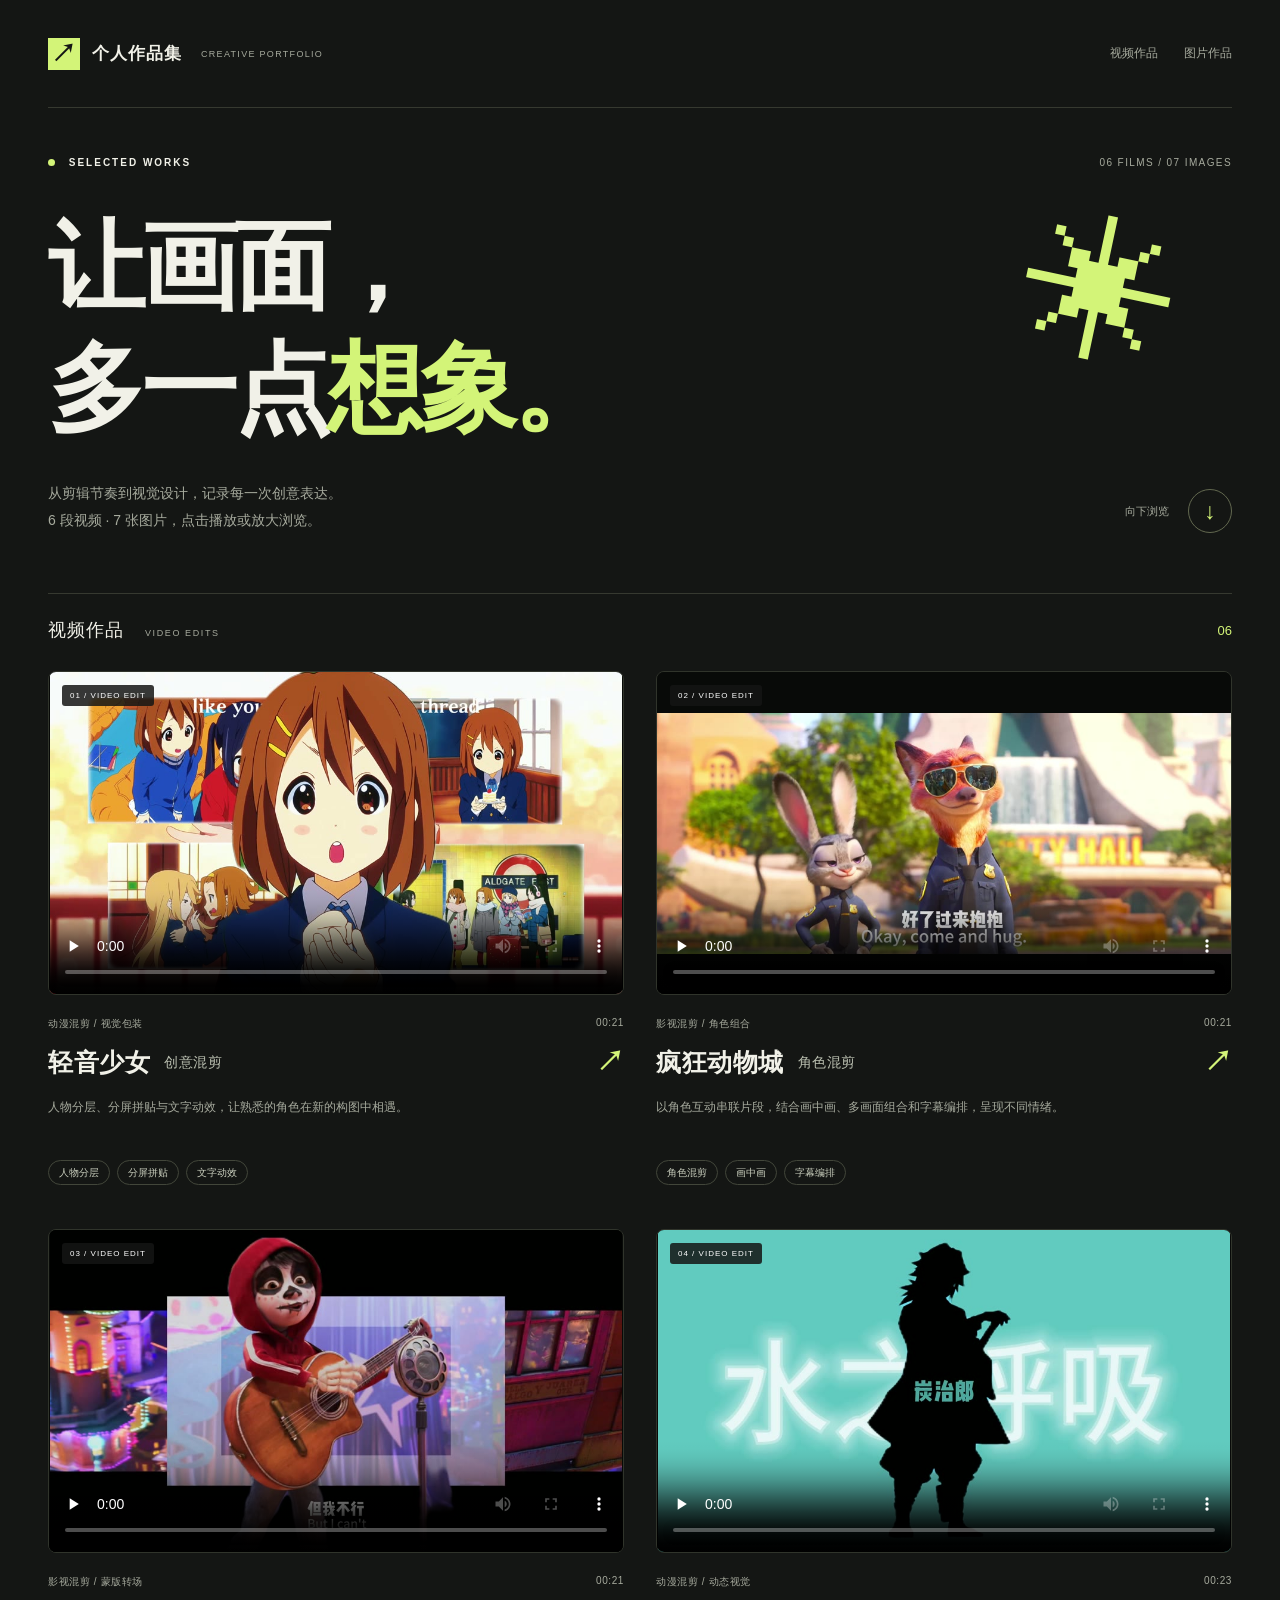
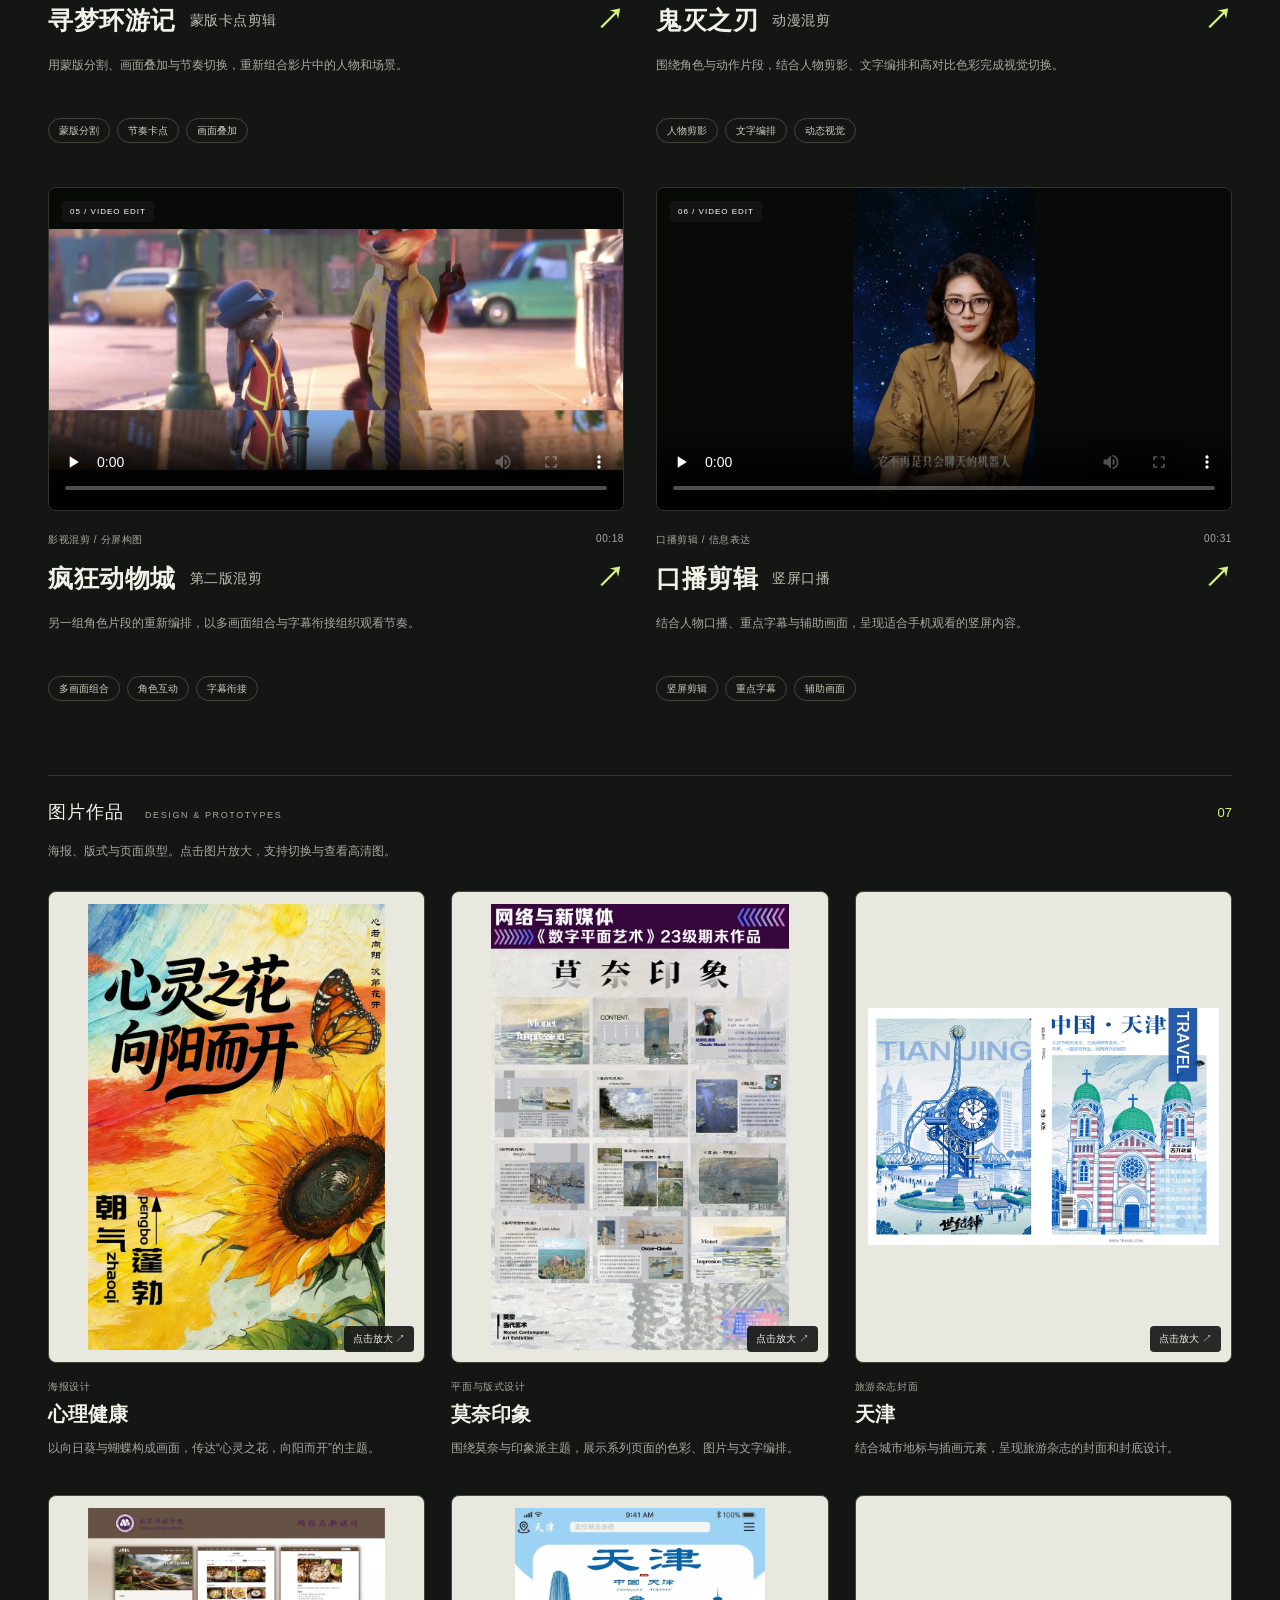
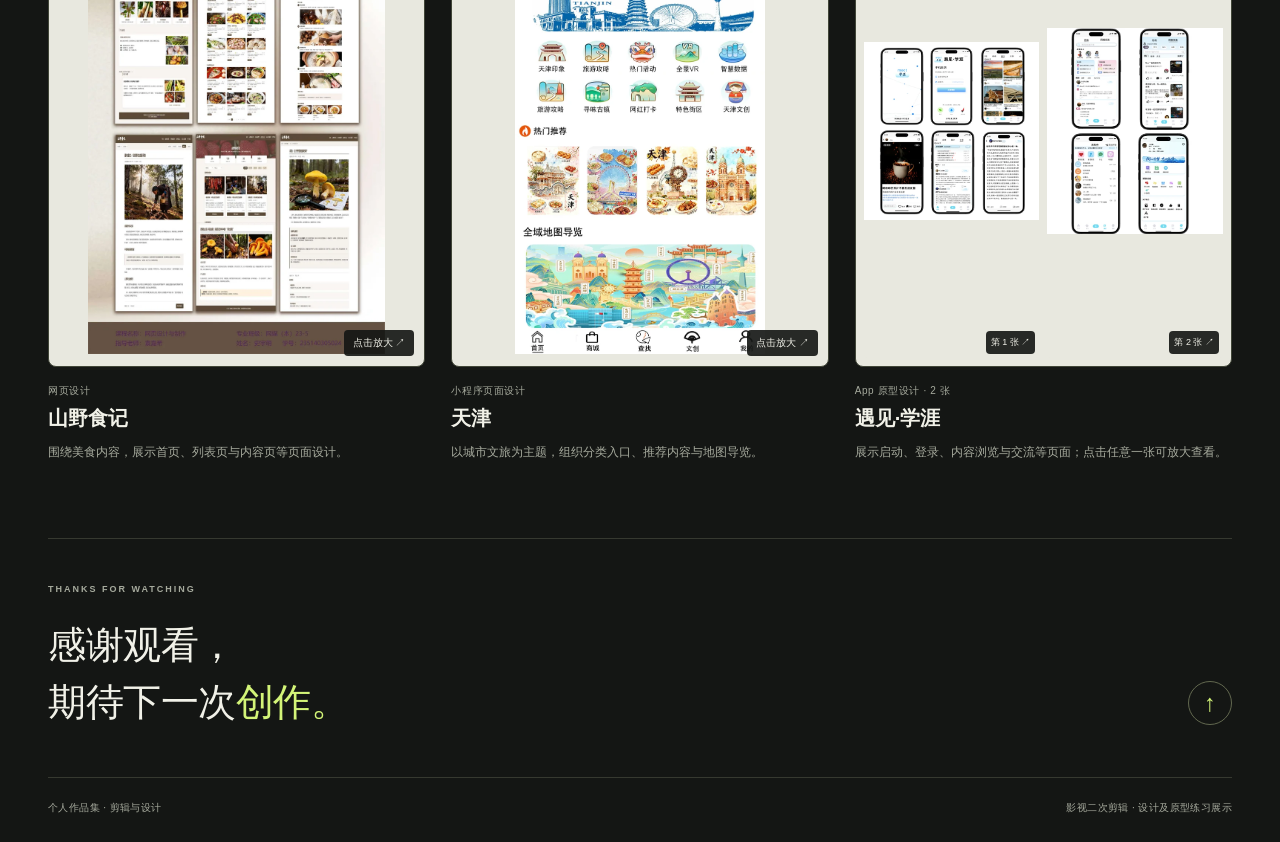
==== index.html @ bcc4e77a "Revert "Default to lighter mobile videos with optional HD quality" This reverts commit 9f6cff5569741" ====
<!doctype html>
<html lang="zh-CN">
<head>
  <meta charset="UTF-8">
  <meta name="viewport" content="width=device-width, initial-scale=1">
  <meta name="robots" content="noindex, nofollow, noarchive">
  <meta name="referrer" content="no-referrer">
  <meta name="theme-color" content="#141614">
  <meta name="description" content="个人作品集：6 段剪辑视频与 7 张设计作品，包含影视混剪、口播、海报、网页和页面原型。">
  <meta property="og:title" content="个人作品集 · 剪辑与设计">
  <meta property="og:description" content="6 段视频，7 张设计作品。点击播放视频，放大浏览设计。">
  <meta property="og:type" content="website">
  <meta property="og:url" content="https://qiushui0901.github.io/sym-video-portfolio/">
  <meta property="og:image" content="https://qiushui0901.github.io/sym-video-portfolio/assets/k-on-edit-poster.jpg">
  <title>个人作品集 · 剪辑与设计</title>
  <link rel="stylesheet" href="styles.css?v=5ab5fce69b">
</head>
<body>
  <header class="site-header wrap">
    <a class="wordmark" href="#top" aria-label="回到顶部"><span class="brand-icon" aria-hidden="true">↗</span>个人作品集<span class="wordmark-en">CREATIVE PORTFOLIO</span></a>
    <nav class="header-nav" aria-label="作品分类"><a href="#works">视频作品</a><a href="#designs">图片作品</a></nav>
  </header>
  <main id="top">
    <section class="hero wrap" aria-labelledby="hero-title">
      <div class="hero-meta"><span class="eyebrow"><i aria-hidden="true"></i> SELECTED WORKS</span><span class="volume">06 FILMS / 07 IMAGES</span></div>
      <h1 id="hero-title">让画面，<br>多一点<span class="accent">想象。</span><span class="hero-asterisk" aria-hidden="true">✳</span></h1>
      <div class="hero-bottom"><p>从剪辑节奏到视觉设计，记录每一次创意表达。<br>6 段视频 · 7 张图片，点击播放或放大浏览。</p><a class="scroll-link" href="#works" aria-label="向下浏览视频与设计作品"><span>向下浏览</span><span class="arrow-circle" aria-hidden="true">↓</span></a></div>
    </section>
    <section class="works wrap" id="works" aria-labelledby="works-title">
      <div class="section-heading"><h2 id="works-title">视频作品 <span>VIDEO EDITS</span></h2><span class="works-count">06</span></div>
      <div class="work-grid">
        <article class="work-card">
          <div class="media-shell"><video id="k-on-edit" controls playsinline preload="none" poster="assets/k-on-edit-poster.jpg" aria-label="播放轻音少女创意混剪"><source src="assets/k-on-edit.mp4?v=f674c52f29" type="video/mp4">当前浏览器无法播放视频，请<a href="assets/k-on-edit.mp4?v=f674c52f29">直接打开视频</a>。</video><span class="media-label">01 / VIDEO EDIT</span></div>
          <div class="work-topline"><span>动漫混剪 / 视觉包装</span><span>00:21</span></div>
          <h3>轻音少女<span>创意混剪</span><span class="work-arrow" aria-hidden="true">↗</span></h3>
          <p class="work-description">人物分层、分屏拼贴与文字动效，让熟悉的角色在新的构图中相遇。</p>
          <ul class="tags" aria-label="轻音少女作品特点"><li>人物分层</li><li>分屏拼贴</li><li>文字动效</li></ul>
          <p class="playback-error" id="k-on-edit-error" hidden>视频暂时无法播放，<a href="assets/k-on-edit.mp4?v=f674c52f29" target="_blank" rel="noopener">点此直接打开</a>。</p>
        </article>
        <article class="work-card">
          <div class="media-shell"><video id="zootopia-edit" controls playsinline preload="none" poster="assets/zootopia-edit-poster.jpg" aria-label="播放疯狂动物城角色混剪"><source src="assets/zootopia-edit.mp4?v=83fe9bf267" type="video/mp4">当前浏览器无法播放视频，请<a href="assets/zootopia-edit.mp4?v=83fe9bf267">直接打开视频</a>。</video><span class="media-label">02 / VIDEO EDIT</span></div>
          <div class="work-topline"><span>影视混剪 / 角色组合</span><span>00:21</span></div>
          <h3>疯狂动物城<span>角色混剪</span><span class="work-arrow" aria-hidden="true">↗</span></h3>
          <p class="work-description">以角色互动串联片段，结合画中画、多画面组合和字幕编排，呈现不同情绪。</p>
          <ul class="tags" aria-label="疯狂动物城作品特点"><li>角色混剪</li><li>画中画</li><li>字幕编排</li></ul>
          <p class="playback-error" id="zootopia-edit-error" hidden>视频暂时无法播放，<a href="assets/zootopia-edit.mp4?v=83fe9bf267" target="_blank" rel="noopener">点此直接打开</a>。</p>
        </article>
        <article class="work-card">
          <div class="media-shell"><video id="coco-mask-edit" controls playsinline preload="none" poster="assets/coco-mask-edit-poster.jpg" aria-label="播放寻梦环游记蒙版卡点剪辑"><source src="assets/coco-mask-edit.mp4?v=62c3273e0f" type="video/mp4">当前浏览器无法播放视频，请<a href="assets/coco-mask-edit.mp4?v=62c3273e0f">直接打开视频</a>。</video><span class="media-label">03 / VIDEO EDIT</span></div>
          <div class="work-topline"><span>影视混剪 / 蒙版转场</span><span>00:21</span></div>
          <h3>寻梦环游记<span>蒙版卡点剪辑</span><span class="work-arrow" aria-hidden="true">↗</span></h3>
          <p class="work-description">用蒙版分割、画面叠加与节奏切换，重新组合影片中的人物和场景。</p>
          <ul class="tags" aria-label="寻梦环游记作品特点"><li>蒙版分割</li><li>节奏卡点</li><li>画面叠加</li></ul>
          <p class="playback-error" id="coco-mask-edit-error" hidden>视频暂时无法播放，<a href="assets/coco-mask-edit.mp4?v=62c3273e0f" target="_blank" rel="noopener">点此直接打开</a>。</p>
        </article>
        <article class="work-card">
          <div class="media-shell"><video id="demon-slayer-edit" controls playsinline preload="none" poster="assets/demon-slayer-edit-poster.jpg" aria-label="播放鬼灭之刃动漫混剪"><source src="assets/demon-slayer-edit.mp4?v=72e7216dc3" type="video/mp4">当前浏览器无法播放视频，请<a href="assets/demon-slayer-edit.mp4?v=72e7216dc3">直接打开视频</a>。</video><span class="media-label">04 / VIDEO EDIT</span></div>
          <div class="work-topline"><span>动漫混剪 / 动态视觉</span><span>00:23</span></div>
          <h3>鬼灭之刃<span>动漫混剪</span><span class="work-arrow" aria-hidden="true">↗</span></h3>
          <p class="work-description">围绕角色与动作片段，结合人物剪影、文字编排和高对比色彩完成视觉切换。</p>
          <ul class="tags" aria-label="鬼灭之刃作品特点"><li>人物剪影</li><li>文字编排</li><li>动态视觉</li></ul>
          <p class="playback-error" id="demon-slayer-edit-error" hidden>视频暂时无法播放，<a href="assets/demon-slayer-edit.mp4?v=72e7216dc3" target="_blank" rel="noopener">点此直接打开</a>。</p>
        </article>
        <article class="work-card">
          <div class="media-shell"><video id="zootopia-edit-02" controls playsinline preload="none" poster="assets/zootopia-edit-02-poster.jpg" aria-label="播放疯狂动物城第二版混剪"><source src="assets/zootopia-edit-02.mp4?v=fbac1d64b8" type="video/mp4">当前浏览器无法播放视频，请<a href="assets/zootopia-edit-02.mp4?v=fbac1d64b8">直接打开视频</a>。</video><span class="media-label">05 / VIDEO EDIT</span></div>
          <div class="work-topline"><span>影视混剪 / 分屏构图</span><span>00:18</span></div>
          <h3>疯狂动物城<span>第二版混剪</span><span class="work-arrow" aria-hidden="true">↗</span></h3>
          <p class="work-description">另一组角色片段的重新编排，以多画面组合与字幕衔接组织观看节奏。</p>
          <ul class="tags" aria-label="疯狂动物城作品特点"><li>多画面组合</li><li>角色互动</li><li>字幕衔接</li></ul>
          <p class="playback-error" id="zootopia-edit-02-error" hidden>视频暂时无法播放，<a href="assets/zootopia-edit-02.mp4?v=fbac1d64b8" target="_blank" rel="noopener">点此直接打开</a>。</p>
        </article>
        <article class="work-card">
          <div class="media-shell"><video id="talking-head-edit" controls playsinline preload="none" poster="assets/talking-head-edit-poster.jpg" aria-label="播放口播剪辑竖屏口播"><source src="assets/talking-head-edit.mp4?v=0f4c8e88c4" type="video/mp4">当前浏览器无法播放视频，请<a href="assets/talking-head-edit.mp4?v=0f4c8e88c4">直接打开视频</a>。</video><span class="media-label">06 / VIDEO EDIT</span></div>
          <div class="work-topline"><span>口播剪辑 / 信息表达</span><span>00:31</span></div>
          <h3>口播剪辑<span>竖屏口播</span><span class="work-arrow" aria-hidden="true">↗</span></h3>
          <p class="work-description">结合人物口播、重点字幕与辅助画面，呈现适合手机观看的竖屏内容。</p>
          <ul class="tags" aria-label="口播剪辑作品特点"><li>竖屏剪辑</li><li>重点字幕</li><li>辅助画面</li></ul>
          <p class="playback-error" id="talking-head-edit-error" hidden>视频暂时无法播放，<a href="assets/talking-head-edit.mp4?v=0f4c8e88c4" target="_blank" rel="noopener">点此直接打开</a>。</p>
        </article>
      </div>
    </section>
    <section class="designs wrap" id="designs" aria-labelledby="designs-title">
      <div class="section-heading"><h2 id="designs-title">图片作品 <span>DESIGN &amp; PROTOTYPES</span></h2><span class="works-count">07</span></div>
      <p class="section-intro">海报、版式与页面原型。点击图片放大，支持切换与查看高清图。</p>
      <div class="design-grid">
        <article class="design-card">
          <a class="design-preview" href="assets/mental-health-poster.jpg" target="_blank" rel="noopener" data-gallery data-title="心理健康 · 海报设计" aria-label="放大查看心理健康 · 海报设计"><img src="assets/mental-health-poster-thumb.webp" alt="心理健康 · 海报设计" width="800" height="1200" loading="lazy" decoding="async"><span class="preview-hint">点击放大 ↗</span></a>
          <p class="design-category">海报设计</p><h3>心理健康</h3><p>以向日葵与蝴蝶构成画面，传达“心灵之花，向阳而开”的主题。</p>
        </article>
        <article class="design-card">
          <a class="design-preview" href="assets/monet-layout.jpg" target="_blank" rel="noopener" data-gallery data-title="莫奈印象 · 平面与版式设计" aria-label="放大查看莫奈印象 · 平面与版式设计"><img src="assets/monet-layout-thumb.webp" alt="莫奈印象 · 平面与版式设计" width="800" height="1200" loading="lazy" decoding="async"><span class="preview-hint">点击放大 ↗</span></a>
          <p class="design-category">平面与版式设计</p><h3>莫奈印象</h3><p>围绕莫奈与印象派主题，展示系列页面的色彩、图片与文字编排。</p>
        </article>
        <article class="design-card">
          <a class="design-preview" href="assets/tianjin-magazine.jpg" target="_blank" rel="noopener" data-gallery data-title="天津 · 旅游杂志封面" aria-label="放大查看天津 · 旅游杂志封面"><img src="assets/tianjin-magazine-thumb.webp" alt="天津 · 旅游杂志封面" width="1000" height="675" loading="lazy" decoding="async"><span class="preview-hint">点击放大 ↗</span></a>
          <p class="design-category">旅游杂志封面</p><h3>天津</h3><p>结合城市地标与插画元素，呈现旅游杂志的封面和封底设计。</p>
        </article>
        <article class="design-card">
          <a class="design-preview" href="assets/shanye-web-design.jpg" target="_blank" rel="noopener" data-gallery data-title="山野食记 · 网页设计" aria-label="放大查看山野食记 · 网页设计"><img src="assets/shanye-web-design-thumb.webp" alt="山野食记 · 网页设计" width="800" height="1200" loading="lazy" decoding="async"><span class="preview-hint">点击放大 ↗</span></a>
          <p class="design-category">网页设计</p><h3>山野食记</h3><p>围绕美食内容，展示首页、列表页与内容页等页面设计。</p>
        </article>
        <article class="design-card">
          <a class="design-preview" href="assets/tianjin-mini-program.jpg" target="_blank" rel="noopener" data-gallery data-title="天津 · 小程序页面设计" aria-label="放大查看天津 · 小程序页面设计"><img src="assets/tianjin-mini-program-thumb.webp" alt="天津 · 小程序页面设计" width="675" height="1200" loading="lazy" decoding="async"><span class="preview-hint">点击放大 ↗</span></a>
          <p class="design-category">小程序页面设计</p><h3>天津</h3><p>以城市文旅为主题，组织分类入口、推荐内容与地图导览。</p>
        </article>
        <article class="design-card">
          <div class="app-previews"><a class="design-preview" href="assets/meet-xueya-app-01.jpg" target="_blank" rel="noopener" data-gallery data-title="遇见·学涯 · App 原型 · 第 1 张" aria-label="放大查看遇见·学涯 · App 原型 · 第 1 张"><img src="assets/meet-xueya-app-01-thumb.webp" alt="遇见·学涯 · App 原型 · 第 1 张" width="551" height="560" loading="lazy" decoding="async"><span class="preview-hint">第 1 张 ↗</span></a><a class="design-preview" href="assets/meet-xueya-app-02.jpg" target="_blank" rel="noopener" data-gallery data-title="遇见·学涯 · App 原型 · 第 2 张" aria-label="放大查看遇见·学涯 · App 原型 · 第 2 张"><img src="assets/meet-xueya-app-02-thumb.webp" alt="遇见·学涯 · App 原型 · 第 2 张" width="542" height="633" loading="lazy" decoding="async"><span class="preview-hint">第 2 张 ↗</span></a></div>
          <p class="design-category">App 原型设计 · 2 张</p><h3>遇见·学涯</h3><p>展示启动、登录、内容浏览与交流等页面；点击任意一张可放大查看。</p>
        </article>
      </div>
    </section>
    <section class="closing wrap" aria-label="结束语"><span class="eyebrow">THANKS FOR WATCHING</span><p>感谢观看，<br>期待下一次<span class="accent">创作。</span></p><a href="#top" class="back-to-top" aria-label="回到页面顶部">↑</a></section>
  </main>
  <footer class="site-footer wrap"><span>个人作品集 · 剪辑与设计</span><span>影视二次剪辑 · 设计及原型练习展示</span></footer>
  <dialog class="image-viewer" id="image-viewer" aria-labelledby="viewer-title">
    <div class="viewer-toolbar"><h2 id="viewer-title">设计作品</h2><button class="viewer-button viewer-close" id="viewer-close" type="button" aria-label="关闭图片预览" autofocus>×</button></div>
    <div class="viewer-stage" id="viewer-stage"><img id="viewer-image" alt=""></div>
    <p class="viewer-status" id="viewer-status" hidden>图片暂时无法加载，可点击“查看高清图”直接打开。</p>
    <div class="viewer-footer"><div class="viewer-navigation"><button class="viewer-button" id="viewer-prev" type="button" aria-label="上一张图片">←</button><span class="viewer-count" id="viewer-count" aria-live="polite"></span><button class="viewer-button" id="viewer-next" type="button" aria-label="下一张图片">→</button></div><div class="viewer-actions"><button class="viewer-button" id="viewer-zoom" type="button" aria-pressed="false">放大细节</button><a class="viewer-original" id="viewer-original" target="_blank" rel="noopener">查看高清图 ↗</a></div></div>
  </dialog>
  <script src="app.js?v=342c58e5db" defer></script>
</body>
</html>
---- styles.css ----
:root{color-scheme:dark;--bg:#141614;--surface:#1c1e1b;--text:#f1f1e8;--muted:#a6aa9d;--line:#363930;--accent:#d3f478}
*{box-sizing:border-box}html{scroll-behavior:smooth;scroll-padding-top:24px}body{margin:0;background:var(--bg);color:var(--text);font-family:Inter,"PingFang SC","Microsoft YaHei",Arial,sans-serif;-webkit-font-smoothing:antialiased}a{color:inherit;text-decoration:none}a:focus-visible,video:focus-visible{outline:3px solid var(--accent);outline-offset:6px}button,a,video{-webkit-tap-highlight-color:transparent}.wrap{width:min(1200px,calc(100% - 96px));margin-inline:auto}.site-header{height:108px;display:flex;align-items:center;justify-content:space-between;border-bottom:1px solid var(--line);gap:20px}.wordmark{display:flex;align-items:center;gap:12px;font-size:17px;font-weight:700;letter-spacing:1px}.brand-icon{display:grid;place-items:center;width:32px;height:32px;color:var(--bg);background:var(--accent);font-size:25px;line-height:1}.wordmark-en{font-size:9px;font-weight:500;letter-spacing:1.3px;color:var(--muted);margin-left:7px}.header-link{font-size:13px;display:flex;align-items:center;gap:26px}.header-link span{font-size:24px;color:var(--accent)}.hero{padding-top:49px;padding-bottom:60px}.hero-meta{display:flex;align-items:center;justify-content:space-between}.eyebrow{font-size:10px;letter-spacing:2px;font-weight:600}.eyebrow i{display:inline-block;height:7px;width:7px;border-radius:50%;background:var(--accent);margin-right:9px}.volume{color:var(--muted);font-size:10px;letter-spacing:1.4px}h1{font-size:clamp(54px,7.6vw,102px);letter-spacing:-4px;line-height:1.25;font-weight:650;margin:38px 0 31px;position:relative}.accent{color:var(--accent)}.hero-asterisk{position:absolute;right:58px;top:14px;font-family:Arial,sans-serif;font-size:155px;line-height:1;color:var(--accent);font-weight:400;transform:rotate(12deg)}.hero-bottom{display:flex;align-items:end;justify-content:space-between;gap:24px}.hero-bottom p{color:var(--muted);font-size:14px;line-height:1.9;margin:0}.scroll-link{display:flex;align-items:center;gap:19px;font-size:11px;color:var(--muted)}.arrow-circle{display:grid;place-items:center;border:1px solid #62684f;width:44px;height:44px;border-radius:50%;font-size:23px;color:var(--accent);transition:background .2s,color .2s}.scroll-link:hover .arrow-circle{background:var(--accent);color:var(--bg)}.section-heading{display:flex;align-items:center;justify-content:space-between;border-top:1px solid var(--line);padding:24px 0 29px}.section-heading h2{margin:0;font-size:18px;letter-spacing:1px;font-weight:500}.section-heading h2 span{font-size:9px;color:var(--muted);letter-spacing:1.6px;margin-left:15px}.works-count{font-size:13px;font-variant-numeric:tabular-nums;color:var(--accent)}.work-grid{display:grid;grid-template-columns:1fr 1fr;gap:32px}.work-card{min-width:0}.media-shell{position:relative;background:#080a08;aspect-ratio:16/9;overflow:hidden;border-radius:8px;border:1px solid #30342b}video{display:block;width:100%;height:100%;object-fit:contain;background:#080a08}.media-label{position:absolute;top:13px;left:13px;border-radius:3px;background:#141614d9;color:#fff;padding:6px 8px;font-size:8px;letter-spacing:1px;pointer-events:none;transition:opacity .2s}.is-playing .media-label{opacity:0}.work-topline{display:flex;justify-content:space-between;gap:12px;margin:22px 0 10px;font-size:10px;letter-spacing:.6px;color:var(--muted)}.work-topline span:last-child{font-variant-numeric:tabular-nums}h3{display:flex;align-items:center;gap:14px;margin:0;font-size:25px;line-height:1.5;letter-spacing:.5px;font-weight:600}h3>span:not(.work-arrow){font-size:14px;color:#bbc0b1;font-weight:400}.work-arrow{margin-left:auto;font-family:Arial,sans-serif;font-size:28px;color:var(--accent)}.work-description{font-size:12px;line-height:1.9;color:var(--muted);margin:13px 0 18px;max-width:44em}.tags{list-style:none;padding:0;margin:0;display:flex;gap:7px;flex-wrap:wrap}.tags li{border:1px solid #42463a;color:#c9cebd;font-size:10px;padding:5px 10px;border-radius:100px;line-height:1.3}.playback-error{font-size:12px;color:#edd395;line-height:1.8}.playback-error a{text-decoration:underline}.closing{border-top:1px solid var(--line);margin-top:74px;padding:39px 0 46px;position:relative}.closing>.eyebrow{color:var(--muted);font-size:9px}.closing p{font-size:38px;line-height:1.5;letter-spacing:-.5px;margin:21px 0 0;font-weight:500}.back-to-top{position:absolute;right:0;bottom:52px;border:1px solid #62684f;display:grid;place-items:center;width:44px;height:44px;border-radius:50%;color:var(--accent);font-size:24px}.site-footer{display:flex;justify-content:space-between;gap:20px;border-top:1px solid var(--line);padding:23px 0 27px;color:var(--muted);font-size:10px;letter-spacing:.4px}::selection{background:var(--accent);color:var(--bg)}
@media(min-width:1500px){.hero{padding-top:60px}.hero-bottom{padding-bottom:10px}}
@media(max-width:900px){.wrap{width:calc(100% - 56px)}.wordmark-en{display:none}.hero-asterisk{right:20px;font-size:115px;top:14px}h1{letter-spacing:-2px}.work-grid{gap:22px}h3{font-size:20px;gap:9px}h3>span:not(.work-arrow){font-size:12px}.work-description{min-height:46px}}
@media(max-width:650px){.wrap{width:calc(100% - 40px)}.site-header{height:80px}.wordmark{font-size:15px;gap:10px}.brand-icon{width:27px;height:27px;font-size:22px}.header-link{font-size:11px;gap:12px}.header-link span{font-size:21px}.hero{padding-top:30px;padding-bottom:36px}.eyebrow{font-size:8px;letter-spacing:1.3px}.volume{font-size:8px;letter-spacing:.7px}h1{font-size:clamp(49px,12vw,76px);line-height:1.3;letter-spacing:-2px;margin:31px 0 24px}.hero-asterisk{font-size:69px;right:5px;top:0}.hero-bottom{align-items:center;gap:12px}.hero-bottom p{font-size:11px;line-height:1.9}.scroll-link{gap:0}.scroll-link>span:first-child{display:none}.arrow-circle{width:36px;height:36px;font-size:20px}.section-heading{padding:22px 0}.section-heading h2{font-size:16px}.section-heading h2 span{font-size:8px;margin-left:10px}.work-grid{grid-template-columns:1fr;gap:38px}.media-shell{border-radius:6px}.work-topline{margin-top:17px}h3{font-size:23px;gap:13px}h3>span:not(.work-arrow){font-size:13px}.work-description{margin:10px 0 15px;min-height:0;font-size:12px}.closing{margin-top:45px;padding:30px 0 34px}.closing p{font-size:30px;margin-top:17px}.back-to-top{width:38px;height:38px;bottom:40px;font-size:22px}.site-footer{font-size:9px;padding:20px 0 23px;flex-wrap:wrap;gap:8px 16px}}
.header-nav{display:flex;align-items:center;gap:26px}.header-nav a{font-size:12px;color:var(--muted)}.header-nav a:hover{color:var(--accent)}.work-grid{row-gap:44px}.work-description{min-height:46px}.designs{margin-top:74px}.section-intro{margin:-12px 0 28px;color:var(--muted);font-size:12px;line-height:1.8}.design-grid{display:grid;grid-template-columns:repeat(3,minmax(0,1fr));gap:36px 26px}.design-card{min-width:0}.design-preview{display:flex;align-items:center;justify-content:center;position:relative;aspect-ratio:4/5;background:#e8e8df;border:1px solid #414638;border-radius:8px;padding:12px;overflow:hidden;cursor:zoom-in}.design-preview img{width:100%;height:100%;object-fit:contain;min-width:0;min-height:0;transition:transform .25s}.design-preview:hover img{transform:scale(1.025)}.preview-hint{position:absolute;right:10px;bottom:10px;padding:6px 9px;border-radius:4px;background:#141614e8;color:var(--text);font-size:10px;pointer-events:none}.design-category{margin:17px 0 6px;color:var(--muted);font-size:10px;letter-spacing:.6px}.design-card h3{font-size:20px;line-height:1.45;letter-spacing:0}.design-card p:last-child{color:var(--muted);font-size:12px;line-height:1.8;margin:9px 0 0}.app-previews{display:grid;grid-template-columns:1fr 1fr;gap:8px;aspect-ratio:4/5;background:#e8e8df;border:1px solid #414638;border-radius:8px;padding:8px}.app-previews .design-preview{aspect-ratio:auto;border:0;border-radius:3px;padding:0}.app-previews .preview-hint{font-size:9px;padding:5px;bottom:4px;right:4px}.viewer-open{overflow:hidden}button{font:inherit}button:focus-visible,.design-preview:focus-visible{outline:3px solid var(--accent);outline-offset:4px}dialog{color:var(--text);background:var(--surface)}.image-viewer{width:min(1120px,96vw);max-width:96vw;max-height:94vh;border:1px solid #555b49;border-radius:10px;padding:0;overflow:hidden}.image-viewer::backdrop{background:#000d;backdrop-filter:blur(5px)}.viewer-toolbar{display:flex;align-items:center;justify-content:space-between;gap:16px;padding:13px 18px;border-bottom:1px solid var(--line)}.viewer-toolbar h2{font-size:16px;line-height:1.5;margin:0;min-width:0}.viewer-button{border:1px solid #555b49;background:transparent;color:var(--text);min-height:42px;padding:9px 14px;border-radius:5px;cursor:pointer;font-size:12px}.viewer-button:hover{border-color:var(--accent);color:var(--accent)}.viewer-close{font-size:23px;line-height:1;min-width:44px;flex-shrink:0}.viewer-stage{height:70vh;max-height:850px;overflow:auto;background:#ecece6;display:flex;align-items:center;justify-content:center;padding:16px;overscroll-behavior:contain}.viewer-stage img{display:block;max-width:100%;max-height:100%;width:auto;height:auto;object-fit:contain}.viewer-stage.is-zoomed{display:block}.viewer-stage.is-zoomed img{width:100%;max-height:none;max-width:none;height:auto}.viewer-footer{display:flex;justify-content:space-between;align-items:center;gap:14px;padding:12px 18px;border-top:1px solid var(--line)}.viewer-navigation,.viewer-actions{display:flex;align-items:center;gap:12px}.viewer-count{font-size:12px;color:var(--muted);min-width:35px;text-align:center}.viewer-original{font-size:12px;color:var(--accent);padding:10px 0}.viewer-status{padding:10px 18px;margin:0;font-size:12px;color:#edd395}
@media(max-width:900px){.design-grid{grid-template-columns:repeat(2,minmax(0,1fr))}.work-description{min-height:46px}}
@media(max-width:650px){.header-nav{gap:16px}.header-nav a{font-size:11px}.wordmark{font-size:14px;letter-spacing:0}.designs{margin-top:45px}.design-grid{grid-template-columns:1fr;gap:30px}.design-preview,.app-previews{max-height:520px}.design-card h3{font-size:22px}.work-grid{row-gap:34px}.work-description{min-height:0}.section-intro{margin-bottom:23px;font-size:11px}.viewer-toolbar{padding:10px 12px}.viewer-toolbar h2{font-size:13px}.viewer-stage{height:65vh;padding:8px}.viewer-footer{padding:10px;gap:9px;flex-wrap:wrap}.viewer-navigation{gap:8px}.viewer-button{padding:8px 11px}.viewer-actions{gap:10px}.viewer-original{font-size:11px}}
@media(prefers-reduced-motion:reduce){html{scroll-behavior:auto}*,*::before,*::after{transition:none!important}}
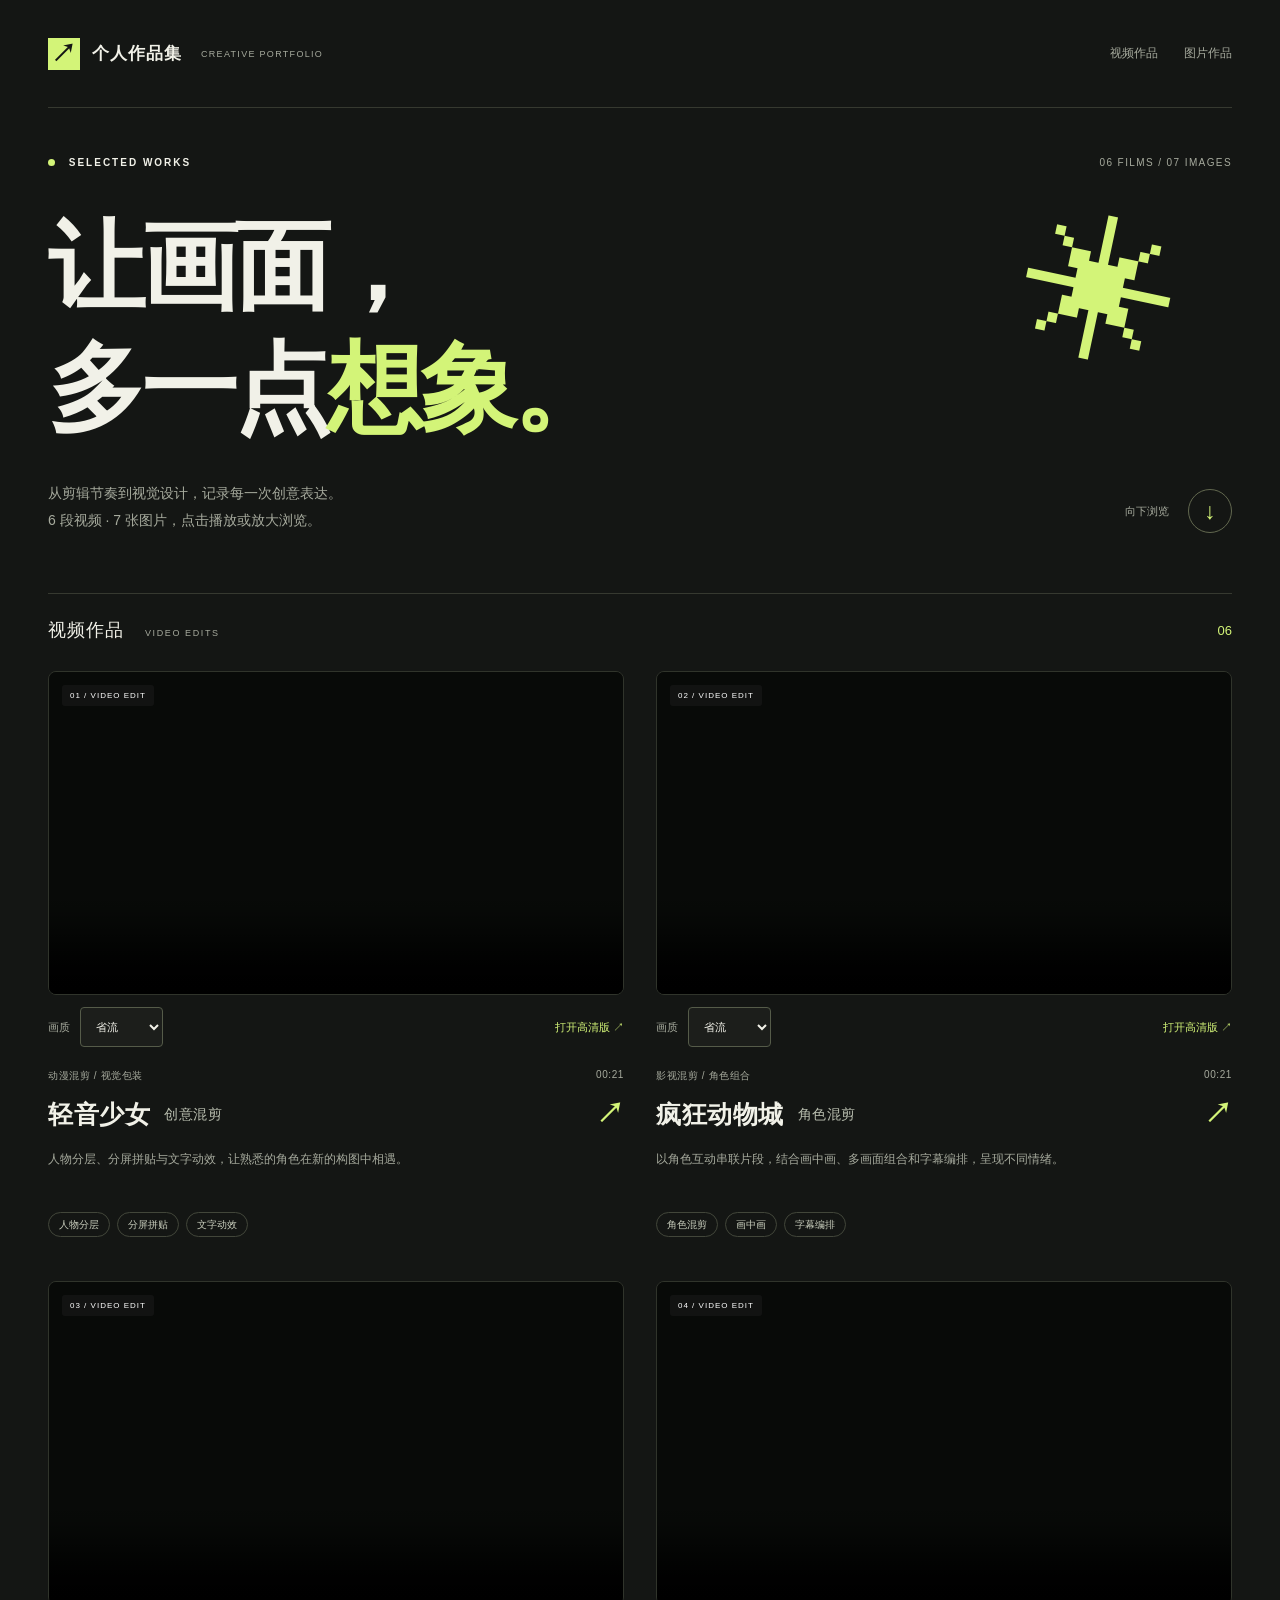
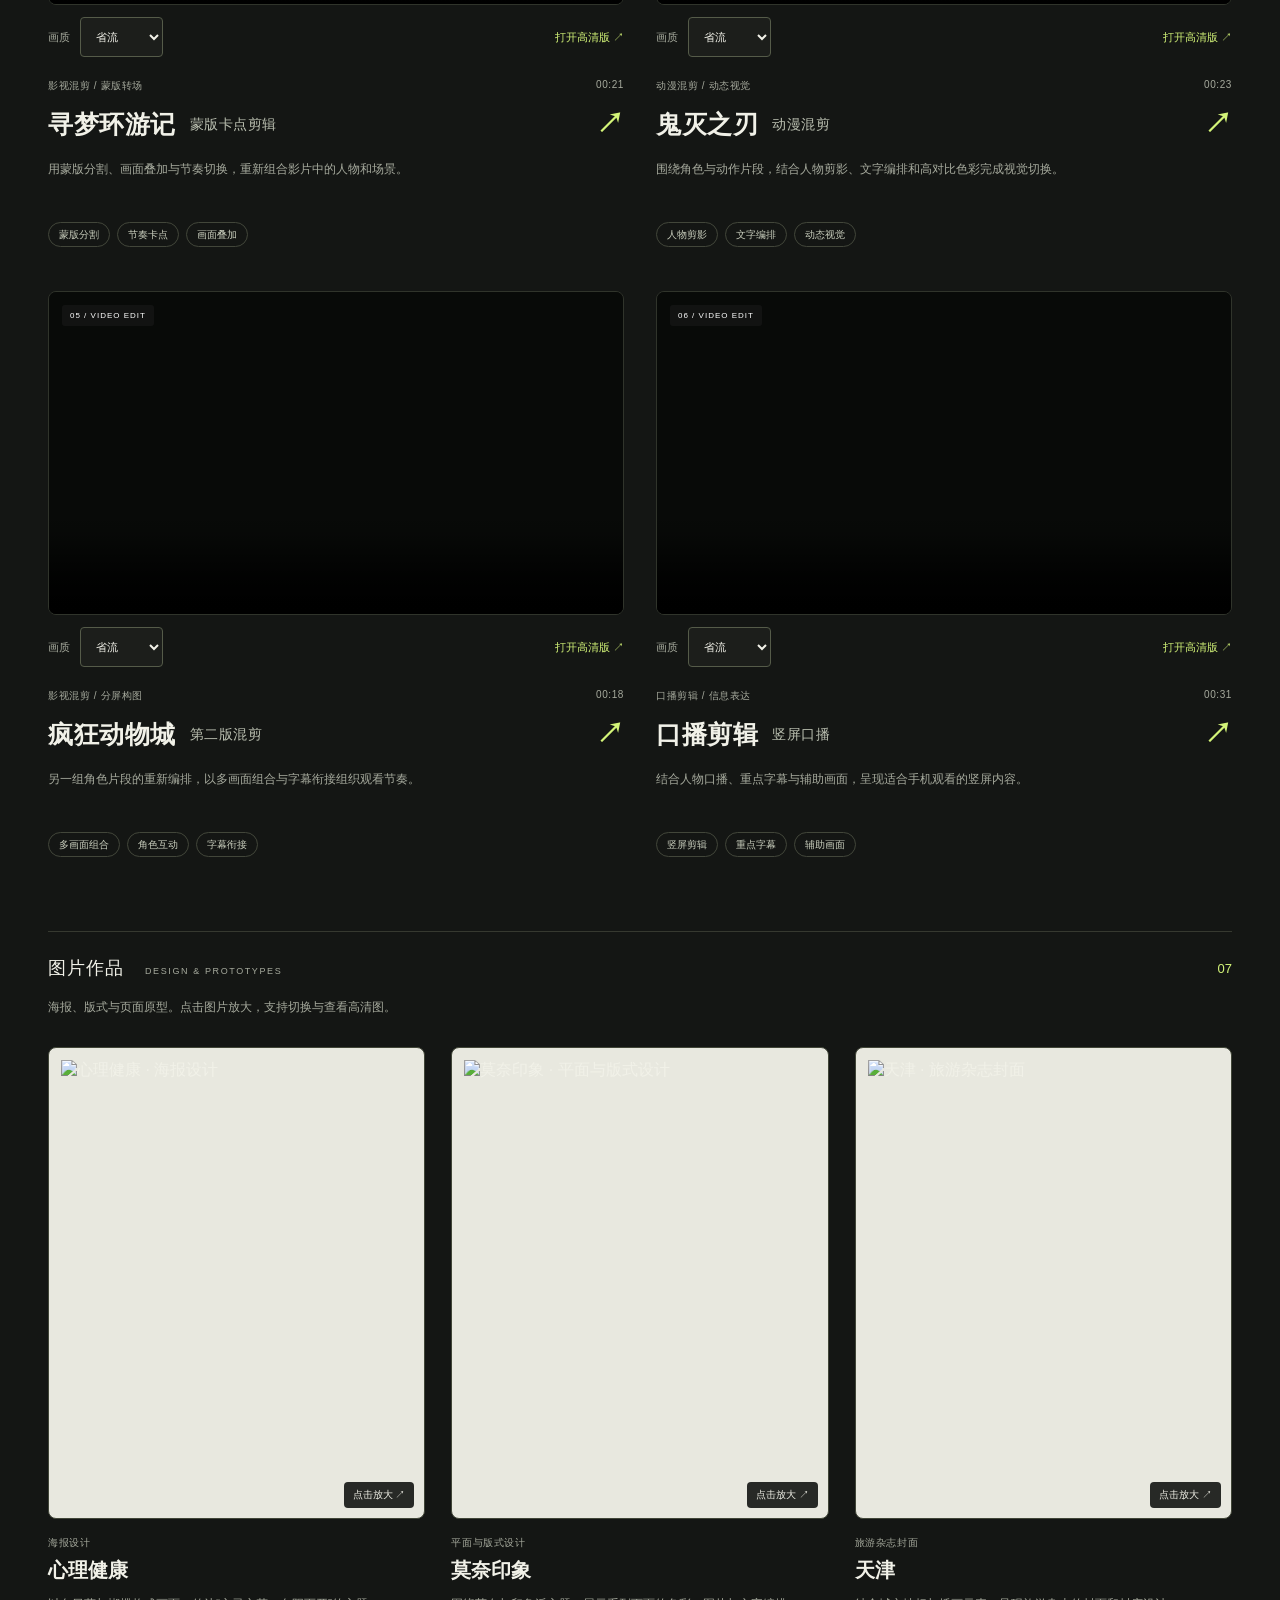
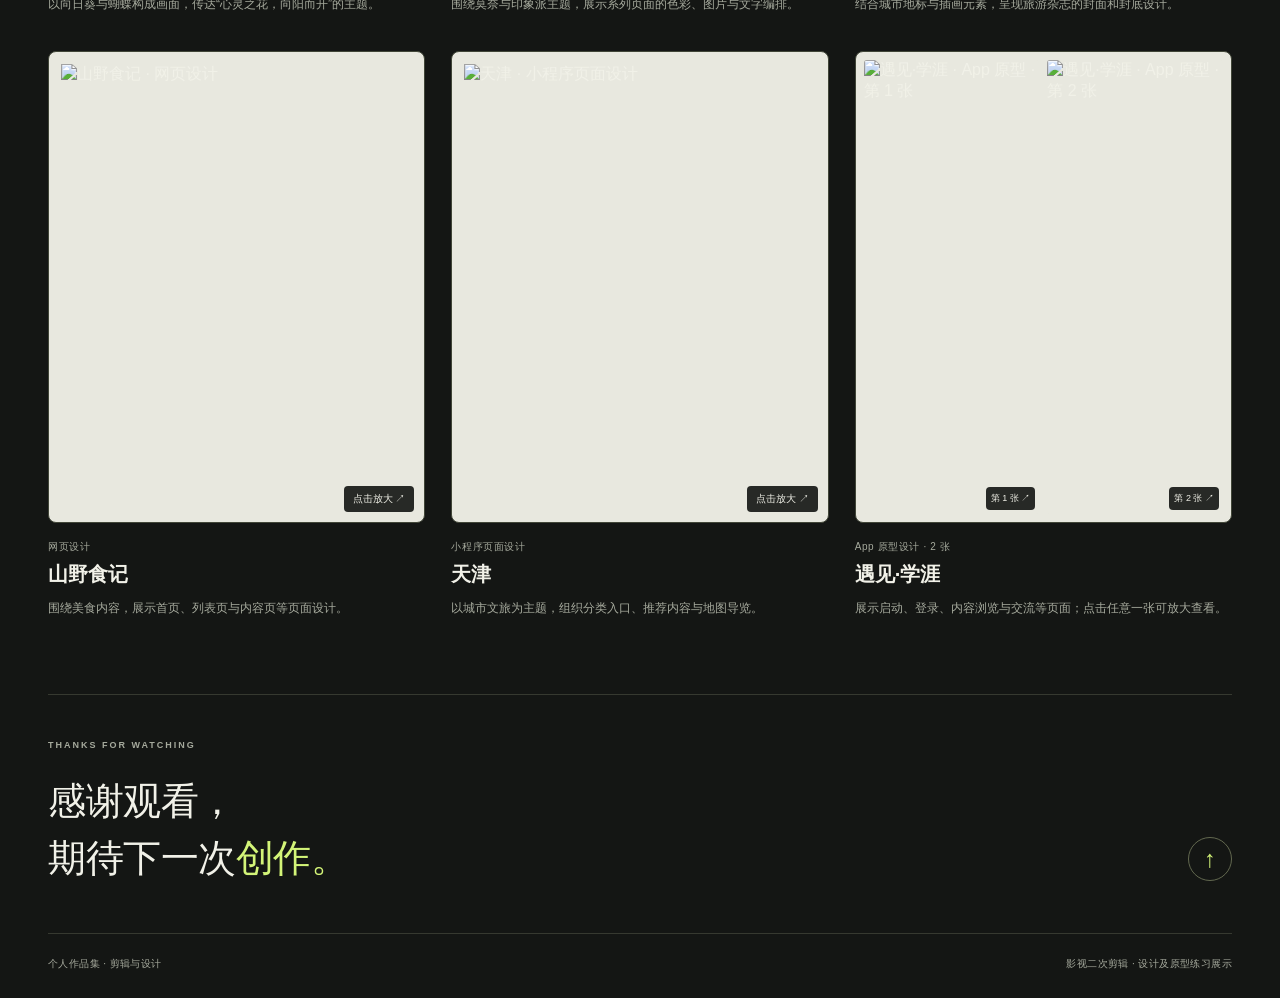
==== commit c24aae78: "Serve portfolio media from OSS with three quality levels and browser previews" ====
--- a/index.html
+++ b/index.html
@@ -11,9 +11,9 @@
   <meta property="og:description" content="6 段视频，7 张设计作品。点击播放视频，放大浏览设计。">
   <meta property="og:type" content="website">
   <meta property="og:url" content="https://qiushui0901.github.io/sym-video-portfolio/">
-  <meta property="og:image" content="https://qiushui0901.github.io/sym-video-portfolio/assets/k-on-edit-poster.jpg">
+  <meta property="og:image" content="https://sym-qiushui.oss-cn-beijing.aliyuncs.com/portfolio/assets/k-on-edit-poster.jpg">
   <title>个人作品集 · 剪辑与设计</title>
-  <link rel="stylesheet" href="styles.css?v=5ab5fce69b">
+  <link rel="stylesheet" href="styles.css?v=9c3b897b50">
 </head>
 <body>
   <header class="site-header wrap">
@@ -30,52 +30,58 @@
       <div class="section-heading"><h2 id="works-title">视频作品 <span>VIDEO EDITS</span></h2><span class="works-count">06</span></div>
       <div class="work-grid">
         <article class="work-card">
-          <div class="media-shell"><video id="k-on-edit" controls playsinline preload="none" poster="assets/k-on-edit-poster.jpg" aria-label="播放轻音少女创意混剪"><source src="assets/k-on-edit.mp4?v=f674c52f29" type="video/mp4">当前浏览器无法播放视频，请<a href="assets/k-on-edit.mp4?v=f674c52f29">直接打开视频</a>。</video><span class="media-label">01 / VIDEO EDIT</span></div>
+          <div class="media-shell"><video id="k-on-edit" controls playsinline preload="none" poster="https://sym-qiushui.oss-cn-beijing.aliyuncs.com/portfolio/assets/k-on-edit-poster.jpg" aria-label="播放轻音少女创意混剪"><source src="https://sym-qiushui.oss-cn-beijing.aliyuncs.com/portfolio/assets/k-on-edit-data-saver.mp4?v=c532e21dea" type="video/mp4">当前浏览器无法播放视频，请<a href="viewer.html?asset=assets%2Fk-on-edit-data-saver.mp4%3Fv%3Dc532e21dea">直接打开视频</a>。</video><span class="media-label">01 / VIDEO EDIT</span></div>
+          <div class="video-quality"><label for="k-on-edit-quality">画质</label><select id="k-on-edit-quality" data-video="k-on-edit" aria-label="轻音少女创意混剪画质"><option value="https://sym-qiushui.oss-cn-beijing.aliyuncs.com/portfolio/assets/k-on-edit-data-saver.mp4?v=c532e21dea" selected>省流</option><option value="https://sym-qiushui.oss-cn-beijing.aliyuncs.com/portfolio/assets/k-on-edit-standard.mp4?v=d017c1b6c1">标清</option><option value="https://sym-qiushui.oss-cn-beijing.aliyuncs.com/portfolio/assets/k-on-edit.mp4?v=f674c52f29">高清</option></select><a href="viewer.html?asset=assets%2Fk-on-edit.mp4%3Fv%3Df674c52f29" target="_blank" rel="noopener">打开高清版 ↗</a></div>
           <div class="work-topline"><span>动漫混剪 / 视觉包装</span><span>00:21</span></div>
           <h3>轻音少女<span>创意混剪</span><span class="work-arrow" aria-hidden="true">↗</span></h3>
           <p class="work-description">人物分层、分屏拼贴与文字动效，让熟悉的角色在新的构图中相遇。</p>
           <ul class="tags" aria-label="轻音少女作品特点"><li>人物分层</li><li>分屏拼贴</li><li>文字动效</li></ul>
-          <p class="playback-error" id="k-on-edit-error" hidden>视频暂时无法播放，<a href="assets/k-on-edit.mp4?v=f674c52f29" target="_blank" rel="noopener">点此直接打开</a>。</p>
+          <p class="playback-error" id="k-on-edit-error" hidden>视频暂时无法播放，<a href="viewer.html?asset=assets%2Fk-on-edit-data-saver.mp4%3Fv%3Dc532e21dea" target="_blank" rel="noopener">点此直接打开</a>。</p>
         </article>
         <article class="work-card">
-          <div class="media-shell"><video id="zootopia-edit" controls playsinline preload="none" poster="assets/zootopia-edit-poster.jpg" aria-label="播放疯狂动物城角色混剪"><source src="assets/zootopia-edit.mp4?v=83fe9bf267" type="video/mp4">当前浏览器无法播放视频，请<a href="assets/zootopia-edit.mp4?v=83fe9bf267">直接打开视频</a>。</video><span class="media-label">02 / VIDEO EDIT</span></div>
+          <div class="media-shell"><video id="zootopia-edit" controls playsinline preload="none" poster="https://sym-qiushui.oss-cn-beijing.aliyuncs.com/portfolio/assets/zootopia-edit-poster.jpg" aria-label="播放疯狂动物城角色混剪"><source src="https://sym-qiushui.oss-cn-beijing.aliyuncs.com/portfolio/assets/zootopia-edit-data-saver.mp4?v=1535b67e50" type="video/mp4">当前浏览器无法播放视频，请<a href="viewer.html?asset=assets%2Fzootopia-edit-data-saver.mp4%3Fv%3D1535b67e50">直接打开视频</a>。</video><span class="media-label">02 / VIDEO EDIT</span></div>
+          <div class="video-quality"><label for="zootopia-edit-quality">画质</label><select id="zootopia-edit-quality" data-video="zootopia-edit" aria-label="疯狂动物城角色混剪画质"><option value="https://sym-qiushui.oss-cn-beijing.aliyuncs.com/portfolio/assets/zootopia-edit-data-saver.mp4?v=1535b67e50" selected>省流</option><option value="https://sym-qiushui.oss-cn-beijing.aliyuncs.com/portfolio/assets/zootopia-edit-standard.mp4?v=d2f338c454">标清</option><option value="https://sym-qiushui.oss-cn-beijing.aliyuncs.com/portfolio/assets/zootopia-edit.mp4?v=83fe9bf267">高清</option></select><a href="viewer.html?asset=assets%2Fzootopia-edit.mp4%3Fv%3D83fe9bf267" target="_blank" rel="noopener">打开高清版 ↗</a></div>
           <div class="work-topline"><span>影视混剪 / 角色组合</span><span>00:21</span></div>
           <h3>疯狂动物城<span>角色混剪</span><span class="work-arrow" aria-hidden="true">↗</span></h3>
           <p class="work-description">以角色互动串联片段，结合画中画、多画面组合和字幕编排，呈现不同情绪。</p>
           <ul class="tags" aria-label="疯狂动物城作品特点"><li>角色混剪</li><li>画中画</li><li>字幕编排</li></ul>
-          <p class="playback-error" id="zootopia-edit-error" hidden>视频暂时无法播放，<a href="assets/zootopia-edit.mp4?v=83fe9bf267" target="_blank" rel="noopener">点此直接打开</a>。</p>
+          <p class="playback-error" id="zootopia-edit-error" hidden>视频暂时无法播放，<a href="viewer.html?asset=assets%2Fzootopia-edit-data-saver.mp4%3Fv%3D1535b67e50" target="_blank" rel="noopener">点此直接打开</a>。</p>
         </article>
         <article class="work-card">
-          <div class="media-shell"><video id="coco-mask-edit" controls playsinline preload="none" poster="assets/coco-mask-edit-poster.jpg" aria-label="播放寻梦环游记蒙版卡点剪辑"><source src="assets/coco-mask-edit.mp4?v=62c3273e0f" type="video/mp4">当前浏览器无法播放视频，请<a href="assets/coco-mask-edit.mp4?v=62c3273e0f">直接打开视频</a>。</video><span class="media-label">03 / VIDEO EDIT</span></div>
+          <div class="media-shell"><video id="coco-mask-edit" controls playsinline preload="none" poster="https://sym-qiushui.oss-cn-beijing.aliyuncs.com/portfolio/assets/coco-mask-edit-poster.jpg" aria-label="播放寻梦环游记蒙版卡点剪辑"><source src="https://sym-qiushui.oss-cn-beijing.aliyuncs.com/portfolio/assets/coco-mask-edit-data-saver.mp4?v=1723cd47a3" type="video/mp4">当前浏览器无法播放视频，请<a href="viewer.html?asset=assets%2Fcoco-mask-edit-data-saver.mp4%3Fv%3D1723cd47a3">直接打开视频</a>。</video><span class="media-label">03 / VIDEO EDIT</span></div>
+          <div class="video-quality"><label for="coco-mask-edit-quality">画质</label><select id="coco-mask-edit-quality" data-video="coco-mask-edit" aria-label="寻梦环游记蒙版卡点剪辑画质"><option value="https://sym-qiushui.oss-cn-beijing.aliyuncs.com/portfolio/assets/coco-mask-edit-data-saver.mp4?v=1723cd47a3" selected>省流</option><option value="https://sym-qiushui.oss-cn-beijing.aliyuncs.com/portfolio/assets/coco-mask-edit-standard.mp4?v=bac43bc82f">标清</option><option value="https://sym-qiushui.oss-cn-beijing.aliyuncs.com/portfolio/assets/coco-mask-edit.mp4?v=62c3273e0f">高清</option></select><a href="viewer.html?asset=assets%2Fcoco-mask-edit.mp4%3Fv%3D62c3273e0f" target="_blank" rel="noopener">打开高清版 ↗</a></div>
           <div class="work-topline"><span>影视混剪 / 蒙版转场</span><span>00:21</span></div>
           <h3>寻梦环游记<span>蒙版卡点剪辑</span><span class="work-arrow" aria-hidden="true">↗</span></h3>
           <p class="work-description">用蒙版分割、画面叠加与节奏切换，重新组合影片中的人物和场景。</p>
           <ul class="tags" aria-label="寻梦环游记作品特点"><li>蒙版分割</li><li>节奏卡点</li><li>画面叠加</li></ul>
-          <p class="playback-error" id="coco-mask-edit-error" hidden>视频暂时无法播放，<a href="assets/coco-mask-edit.mp4?v=62c3273e0f" target="_blank" rel="noopener">点此直接打开</a>。</p>
+          <p class="playback-error" id="coco-mask-edit-error" hidden>视频暂时无法播放，<a href="viewer.html?asset=assets%2Fcoco-mask-edit-data-saver.mp4%3Fv%3D1723cd47a3" target="_blank" rel="noopener">点此直接打开</a>。</p>
         </article>
         <article class="work-card">
-          <div class="media-shell"><video id="demon-slayer-edit" controls playsinline preload="none" poster="assets/demon-slayer-edit-poster.jpg" aria-label="播放鬼灭之刃动漫混剪"><source src="assets/demon-slayer-edit.mp4?v=72e7216dc3" type="video/mp4">当前浏览器无法播放视频，请<a href="assets/demon-slayer-edit.mp4?v=72e7216dc3">直接打开视频</a>。</video><span class="media-label">04 / VIDEO EDIT</span></div>
+          <div class="media-shell"><video id="demon-slayer-edit" controls playsinline preload="none" poster="https://sym-qiushui.oss-cn-beijing.aliyuncs.com/portfolio/assets/demon-slayer-edit-poster.jpg" aria-label="播放鬼灭之刃动漫混剪"><source src="https://sym-qiushui.oss-cn-beijing.aliyuncs.com/portfolio/assets/demon-slayer-edit-data-saver.mp4?v=3dc34ba976" type="video/mp4">当前浏览器无法播放视频，请<a href="viewer.html?asset=assets%2Fdemon-slayer-edit-data-saver.mp4%3Fv%3D3dc34ba976">直接打开视频</a>。</video><span class="media-label">04 / VIDEO EDIT</span></div>
+          <div class="video-quality"><label for="demon-slayer-edit-quality">画质</label><select id="demon-slayer-edit-quality" data-video="demon-slayer-edit" aria-label="鬼灭之刃动漫混剪画质"><option value="https://sym-qiushui.oss-cn-beijing.aliyuncs.com/portfolio/assets/demon-slayer-edit-data-saver.mp4?v=3dc34ba976" selected>省流</option><option value="https://sym-qiushui.oss-cn-beijing.aliyuncs.com/portfolio/assets/demon-slayer-edit-standard.mp4?v=34383b7ed5">标清</option><option value="https://sym-qiushui.oss-cn-beijing.aliyuncs.com/portfolio/assets/demon-slayer-edit.mp4?v=72e7216dc3">高清</option></select><a href="viewer.html?asset=assets%2Fdemon-slayer-edit.mp4%3Fv%3D72e7216dc3" target="_blank" rel="noopener">打开高清版 ↗</a></div>
           <div class="work-topline"><span>动漫混剪 / 动态视觉</span><span>00:23</span></div>
           <h3>鬼灭之刃<span>动漫混剪</span><span class="work-arrow" aria-hidden="true">↗</span></h3>
           <p class="work-description">围绕角色与动作片段，结合人物剪影、文字编排和高对比色彩完成视觉切换。</p>
           <ul class="tags" aria-label="鬼灭之刃作品特点"><li>人物剪影</li><li>文字编排</li><li>动态视觉</li></ul>
-          <p class="playback-error" id="demon-slayer-edit-error" hidden>视频暂时无法播放，<a href="assets/demon-slayer-edit.mp4?v=72e7216dc3" target="_blank" rel="noopener">点此直接打开</a>。</p>
+          <p class="playback-error" id="demon-slayer-edit-error" hidden>视频暂时无法播放，<a href="viewer.html?asset=assets%2Fdemon-slayer-edit-data-saver.mp4%3Fv%3D3dc34ba976" target="_blank" rel="noopener">点此直接打开</a>。</p>
         </article>
         <article class="work-card">
-          <div class="media-shell"><video id="zootopia-edit-02" controls playsinline preload="none" poster="assets/zootopia-edit-02-poster.jpg" aria-label="播放疯狂动物城第二版混剪"><source src="assets/zootopia-edit-02.mp4?v=fbac1d64b8" type="video/mp4">当前浏览器无法播放视频，请<a href="assets/zootopia-edit-02.mp4?v=fbac1d64b8">直接打开视频</a>。</video><span class="media-label">05 / VIDEO EDIT</span></div>
+          <div class="media-shell"><video id="zootopia-edit-02" controls playsinline preload="none" poster="https://sym-qiushui.oss-cn-beijing.aliyuncs.com/portfolio/assets/zootopia-edit-02-poster.jpg" aria-label="播放疯狂动物城第二版混剪"><source src="https://sym-qiushui.oss-cn-beijing.aliyuncs.com/portfolio/assets/zootopia-edit-02-data-saver.mp4?v=e7be25a05e" type="video/mp4">当前浏览器无法播放视频，请<a href="viewer.html?asset=assets%2Fzootopia-edit-02-data-saver.mp4%3Fv%3De7be25a05e">直接打开视频</a>。</video><span class="media-label">05 / VIDEO EDIT</span></div>
+          <div class="video-quality"><label for="zootopia-edit-02-quality">画质</label><select id="zootopia-edit-02-quality" data-video="zootopia-edit-02" aria-label="疯狂动物城第二版混剪画质"><option value="https://sym-qiushui.oss-cn-beijing.aliyuncs.com/portfolio/assets/zootopia-edit-02-data-saver.mp4?v=e7be25a05e" selected>省流</option><option value="https://sym-qiushui.oss-cn-beijing.aliyuncs.com/portfolio/assets/zootopia-edit-02-standard.mp4?v=9ce4ef9d95">标清</option><option value="https://sym-qiushui.oss-cn-beijing.aliyuncs.com/portfolio/assets/zootopia-edit-02.mp4?v=fbac1d64b8">高清</option></select><a href="viewer.html?asset=assets%2Fzootopia-edit-02.mp4%3Fv%3Dfbac1d64b8" target="_blank" rel="noopener">打开高清版 ↗</a></div>
           <div class="work-topline"><span>影视混剪 / 分屏构图</span><span>00:18</span></div>
           <h3>疯狂动物城<span>第二版混剪</span><span class="work-arrow" aria-hidden="true">↗</span></h3>
           <p class="work-description">另一组角色片段的重新编排，以多画面组合与字幕衔接组织观看节奏。</p>
           <ul class="tags" aria-label="疯狂动物城作品特点"><li>多画面组合</li><li>角色互动</li><li>字幕衔接</li></ul>
-          <p class="playback-error" id="zootopia-edit-02-error" hidden>视频暂时无法播放，<a href="assets/zootopia-edit-02.mp4?v=fbac1d64b8" target="_blank" rel="noopener">点此直接打开</a>。</p>
+          <p class="playback-error" id="zootopia-edit-02-error" hidden>视频暂时无法播放，<a href="viewer.html?asset=assets%2Fzootopia-edit-02-data-saver.mp4%3Fv%3De7be25a05e" target="_blank" rel="noopener">点此直接打开</a>。</p>
         </article>
         <article class="work-card">
-          <div class="media-shell"><video id="talking-head-edit" controls playsinline preload="none" poster="assets/talking-head-edit-poster.jpg" aria-label="播放口播剪辑竖屏口播"><source src="assets/talking-head-edit.mp4?v=0f4c8e88c4" type="video/mp4">当前浏览器无法播放视频，请<a href="assets/talking-head-edit.mp4?v=0f4c8e88c4">直接打开视频</a>。</video><span class="media-label">06 / VIDEO EDIT</span></div>
+          <div class="media-shell"><video id="talking-head-edit" controls playsinline preload="none" poster="https://sym-qiushui.oss-cn-beijing.aliyuncs.com/portfolio/assets/talking-head-edit-poster.jpg" aria-label="播放口播剪辑竖屏口播"><source src="https://sym-qiushui.oss-cn-beijing.aliyuncs.com/portfolio/assets/talking-head-edit-data-saver.mp4?v=885d13c5ec" type="video/mp4">当前浏览器无法播放视频，请<a href="viewer.html?asset=assets%2Ftalking-head-edit-data-saver.mp4%3Fv%3D885d13c5ec">直接打开视频</a>。</video><span class="media-label">06 / VIDEO EDIT</span></div>
+          <div class="video-quality"><label for="talking-head-edit-quality">画质</label><select id="talking-head-edit-quality" data-video="talking-head-edit" aria-label="口播剪辑竖屏口播画质"><option value="https://sym-qiushui.oss-cn-beijing.aliyuncs.com/portfolio/assets/talking-head-edit-data-saver.mp4?v=885d13c5ec" selected>省流</option><option value="https://sym-qiushui.oss-cn-beijing.aliyuncs.com/portfolio/assets/talking-head-edit-standard.mp4?v=d1053f13a2">标清</option><option value="https://sym-qiushui.oss-cn-beijing.aliyuncs.com/portfolio/assets/talking-head-edit.mp4?v=0f4c8e88c4">高清</option></select><a href="viewer.html?asset=assets%2Ftalking-head-edit.mp4%3Fv%3D0f4c8e88c4" target="_blank" rel="noopener">打开高清版 ↗</a></div>
           <div class="work-topline"><span>口播剪辑 / 信息表达</span><span>00:31</span></div>
           <h3>口播剪辑<span>竖屏口播</span><span class="work-arrow" aria-hidden="true">↗</span></h3>
           <p class="work-description">结合人物口播、重点字幕与辅助画面，呈现适合手机观看的竖屏内容。</p>
           <ul class="tags" aria-label="口播剪辑作品特点"><li>竖屏剪辑</li><li>重点字幕</li><li>辅助画面</li></ul>
-          <p class="playback-error" id="talking-head-edit-error" hidden>视频暂时无法播放，<a href="assets/talking-head-edit.mp4?v=0f4c8e88c4" target="_blank" rel="noopener">点此直接打开</a>。</p>
+          <p class="playback-error" id="talking-head-edit-error" hidden>视频暂时无法播放，<a href="viewer.html?asset=assets%2Ftalking-head-edit-data-saver.mp4%3Fv%3D885d13c5ec" target="_blank" rel="noopener">点此直接打开</a>。</p>
         </article>
       </div>
     </section>
@@ -84,27 +90,27 @@
       <p class="section-intro">海报、版式与页面原型。点击图片放大，支持切换与查看高清图。</p>
       <div class="design-grid">
         <article class="design-card">
-          <a class="design-preview" href="assets/mental-health-poster.jpg" target="_blank" rel="noopener" data-gallery data-title="心理健康 · 海报设计" aria-label="放大查看心理健康 · 海报设计"><img src="assets/mental-health-poster-thumb.webp" alt="心理健康 · 海报设计" width="800" height="1200" loading="lazy" decoding="async"><span class="preview-hint">点击放大 ↗</span></a>
+          <a class="design-preview" href="viewer.html?asset=assets%2Fmental-health-poster.jpg" target="_blank" rel="noopener" data-gallery data-image="https://sym-qiushui.oss-cn-beijing.aliyuncs.com/portfolio/assets/mental-health-poster.jpg" data-title="心理健康 · 海报设计" aria-label="放大查看心理健康 · 海报设计"><img src="https://sym-qiushui.oss-cn-beijing.aliyuncs.com/portfolio/assets/mental-health-poster-thumb.webp" alt="心理健康 · 海报设计" width="800" height="1200" loading="lazy" decoding="async"><span class="preview-hint">点击放大 ↗</span></a>
           <p class="design-category">海报设计</p><h3>心理健康</h3><p>以向日葵与蝴蝶构成画面，传达“心灵之花，向阳而开”的主题。</p>
         </article>
         <article class="design-card">
-          <a class="design-preview" href="assets/monet-layout.jpg" target="_blank" rel="noopener" data-gallery data-title="莫奈印象 · 平面与版式设计" aria-label="放大查看莫奈印象 · 平面与版式设计"><img src="assets/monet-layout-thumb.webp" alt="莫奈印象 · 平面与版式设计" width="800" height="1200" loading="lazy" decoding="async"><span class="preview-hint">点击放大 ↗</span></a>
+          <a class="design-preview" href="viewer.html?asset=assets%2Fmonet-layout.jpg" target="_blank" rel="noopener" data-gallery data-image="https://sym-qiushui.oss-cn-beijing.aliyuncs.com/portfolio/assets/monet-layout.jpg" data-title="莫奈印象 · 平面与版式设计" aria-label="放大查看莫奈印象 · 平面与版式设计"><img src="https://sym-qiushui.oss-cn-beijing.aliyuncs.com/portfolio/assets/monet-layout-thumb.webp" alt="莫奈印象 · 平面与版式设计" width="800" height="1200" loading="lazy" decoding="async"><span class="preview-hint">点击放大 ↗</span></a>
           <p class="design-category">平面与版式设计</p><h3>莫奈印象</h3><p>围绕莫奈与印象派主题，展示系列页面的色彩、图片与文字编排。</p>
         </article>
         <article class="design-card">
-          <a class="design-preview" href="assets/tianjin-magazine.jpg" target="_blank" rel="noopener" data-gallery data-title="天津 · 旅游杂志封面" aria-label="放大查看天津 · 旅游杂志封面"><img src="assets/tianjin-magazine-thumb.webp" alt="天津 · 旅游杂志封面" width="1000" height="675" loading="lazy" decoding="async"><span class="preview-hint">点击放大 ↗</span></a>
+          <a class="design-preview" href="viewer.html?asset=assets%2Ftianjin-magazine.jpg" target="_blank" rel="noopener" data-gallery data-image="https://sym-qiushui.oss-cn-beijing.aliyuncs.com/portfolio/assets/tianjin-magazine.jpg" data-title="天津 · 旅游杂志封面" aria-label="放大查看天津 · 旅游杂志封面"><img src="https://sym-qiushui.oss-cn-beijing.aliyuncs.com/portfolio/assets/tianjin-magazine-thumb.webp" alt="天津 · 旅游杂志封面" width="1000" height="675" loading="lazy" decoding="async"><span class="preview-hint">点击放大 ↗</span></a>
           <p class="design-category">旅游杂志封面</p><h3>天津</h3><p>结合城市地标与插画元素，呈现旅游杂志的封面和封底设计。</p>
         </article>
         <article class="design-card">
-          <a class="design-preview" href="assets/shanye-web-design.jpg" target="_blank" rel="noopener" data-gallery data-title="山野食记 · 网页设计" aria-label="放大查看山野食记 · 网页设计"><img src="assets/shanye-web-design-thumb.webp" alt="山野食记 · 网页设计" width="800" height="1200" loading="lazy" decoding="async"><span class="preview-hint">点击放大 ↗</span></a>
+          <a class="design-preview" href="viewer.html?asset=assets%2Fshanye-web-design.jpg" target="_blank" rel="noopener" data-gallery data-image="https://sym-qiushui.oss-cn-beijing.aliyuncs.com/portfolio/assets/shanye-web-design.jpg" data-title="山野食记 · 网页设计" aria-label="放大查看山野食记 · 网页设计"><img src="https://sym-qiushui.oss-cn-beijing.aliyuncs.com/portfolio/assets/shanye-web-design-thumb.webp" alt="山野食记 · 网页设计" width="800" height="1200" loading="lazy" decoding="async"><span class="preview-hint">点击放大 ↗</span></a>
           <p class="design-category">网页设计</p><h3>山野食记</h3><p>围绕美食内容，展示首页、列表页与内容页等页面设计。</p>
         </article>
         <article class="design-card">
-          <a class="design-preview" href="assets/tianjin-mini-program.jpg" target="_blank" rel="noopener" data-gallery data-title="天津 · 小程序页面设计" aria-label="放大查看天津 · 小程序页面设计"><img src="assets/tianjin-mini-program-thumb.webp" alt="天津 · 小程序页面设计" width="675" height="1200" loading="lazy" decoding="async"><span class="preview-hint">点击放大 ↗</span></a>
+          <a class="design-preview" href="viewer.html?asset=assets%2Ftianjin-mini-program.jpg" target="_blank" rel="noopener" data-gallery data-image="https://sym-qiushui.oss-cn-beijing.aliyuncs.com/portfolio/assets/tianjin-mini-program.jpg" data-title="天津 · 小程序页面设计" aria-label="放大查看天津 · 小程序页面设计"><img src="https://sym-qiushui.oss-cn-beijing.aliyuncs.com/portfolio/assets/tianjin-mini-program-thumb.webp" alt="天津 · 小程序页面设计" width="675" height="1200" loading="lazy" decoding="async"><span class="preview-hint">点击放大 ↗</span></a>
           <p class="design-category">小程序页面设计</p><h3>天津</h3><p>以城市文旅为主题，组织分类入口、推荐内容与地图导览。</p>
         </article>
         <article class="design-card">
-          <div class="app-previews"><a class="design-preview" href="assets/meet-xueya-app-01.jpg" target="_blank" rel="noopener" data-gallery data-title="遇见·学涯 · App 原型 · 第 1 张" aria-label="放大查看遇见·学涯 · App 原型 · 第 1 张"><img src="assets/meet-xueya-app-01-thumb.webp" alt="遇见·学涯 · App 原型 · 第 1 张" width="551" height="560" loading="lazy" decoding="async"><span class="preview-hint">第 1 张 ↗</span></a><a class="design-preview" href="assets/meet-xueya-app-02.jpg" target="_blank" rel="noopener" data-gallery data-title="遇见·学涯 · App 原型 · 第 2 张" aria-label="放大查看遇见·学涯 · App 原型 · 第 2 张"><img src="assets/meet-xueya-app-02-thumb.webp" alt="遇见·学涯 · App 原型 · 第 2 张" width="542" height="633" loading="lazy" decoding="async"><span class="preview-hint">第 2 张 ↗</span></a></div>
+          <div class="app-previews"><a class="design-preview" href="viewer.html?asset=assets%2Fmeet-xueya-app-01.jpg" target="_blank" rel="noopener" data-gallery data-image="https://sym-qiushui.oss-cn-beijing.aliyuncs.com/portfolio/assets/meet-xueya-app-01.jpg" data-title="遇见·学涯 · App 原型 · 第 1 张" aria-label="放大查看遇见·学涯 · App 原型 · 第 1 张"><img src="https://sym-qiushui.oss-cn-beijing.aliyuncs.com/portfolio/assets/meet-xueya-app-01-thumb.webp" alt="遇见·学涯 · App 原型 · 第 1 张" width="551" height="560" loading="lazy" decoding="async"><span class="preview-hint">第 1 张 ↗</span></a><a class="design-preview" href="viewer.html?asset=assets%2Fmeet-xueya-app-02.jpg" target="_blank" rel="noopener" data-gallery data-image="https://sym-qiushui.oss-cn-beijing.aliyuncs.com/portfolio/assets/meet-xueya-app-02.jpg" data-title="遇见·学涯 · App 原型 · 第 2 张" aria-label="放大查看遇见·学涯 · App 原型 · 第 2 张"><img src="https://sym-qiushui.oss-cn-beijing.aliyuncs.com/portfolio/assets/meet-xueya-app-02-thumb.webp" alt="遇见·学涯 · App 原型 · 第 2 张" width="542" height="633" loading="lazy" decoding="async"><span class="preview-hint">第 2 张 ↗</span></a></div>
           <p class="design-category">App 原型设计 · 2 张</p><h3>遇见·学涯</h3><p>展示启动、登录、内容浏览与交流等页面；点击任意一张可放大查看。</p>
         </article>
       </div>
@@ -118,6 +124,6 @@
     <p class="viewer-status" id="viewer-status" hidden>图片暂时无法加载，可点击“查看高清图”直接打开。</p>
     <div class="viewer-footer"><div class="viewer-navigation"><button class="viewer-button" id="viewer-prev" type="button" aria-label="上一张图片">←</button><span class="viewer-count" id="viewer-count" aria-live="polite"></span><button class="viewer-button" id="viewer-next" type="button" aria-label="下一张图片">→</button></div><div class="viewer-actions"><button class="viewer-button" id="viewer-zoom" type="button" aria-pressed="false">放大细节</button><a class="viewer-original" id="viewer-original" target="_blank" rel="noopener">查看高清图 ↗</a></div></div>
   </dialog>
-  <script src="app.js?v=342c58e5db" defer></script>
+  <script src="app.js?v=51638556fe" defer></script>
 </body>
 </html>
--- a/styles.css
+++ b/styles.css
@@ -6,4 +6,5 @@
 .header-nav{display:flex;align-items:center;gap:26px}.header-nav a{font-size:12px;color:var(--muted)}.header-nav a:hover{color:var(--accent)}.work-grid{row-gap:44px}.work-description{min-height:46px}.designs{margin-top:74px}.section-intro{margin:-12px 0 28px;color:var(--muted);font-size:12px;line-height:1.8}.design-grid{display:grid;grid-template-columns:repeat(3,minmax(0,1fr));gap:36px 26px}.design-card{min-width:0}.design-preview{display:flex;align-items:center;justify-content:center;position:relative;aspect-ratio:4/5;background:#e8e8df;border:1px solid #414638;border-radius:8px;padding:12px;overflow:hidden;cursor:zoom-in}.design-preview img{width:100%;height:100%;object-fit:contain;min-width:0;min-height:0;transition:transform .25s}.design-preview:hover img{transform:scale(1.025)}.preview-hint{position:absolute;right:10px;bottom:10px;padding:6px 9px;border-radius:4px;background:#141614e8;color:var(--text);font-size:10px;pointer-events:none}.design-category{margin:17px 0 6px;color:var(--muted);font-size:10px;letter-spacing:.6px}.design-card h3{font-size:20px;line-height:1.45;letter-spacing:0}.design-card p:last-child{color:var(--muted);font-size:12px;line-height:1.8;margin:9px 0 0}.app-previews{display:grid;grid-template-columns:1fr 1fr;gap:8px;aspect-ratio:4/5;background:#e8e8df;border:1px solid #414638;border-radius:8px;padding:8px}.app-previews .design-preview{aspect-ratio:auto;border:0;border-radius:3px;padding:0}.app-previews .preview-hint{font-size:9px;padding:5px;bottom:4px;right:4px}.viewer-open{overflow:hidden}button{font:inherit}button:focus-visible,.design-preview:focus-visible{outline:3px solid var(--accent);outline-offset:4px}dialog{color:var(--text);background:var(--surface)}.image-viewer{width:min(1120px,96vw);max-width:96vw;max-height:94vh;border:1px solid #555b49;border-radius:10px;padding:0;overflow:hidden}.image-viewer::backdrop{background:#000d;backdrop-filter:blur(5px)}.viewer-toolbar{display:flex;align-items:center;justify-content:space-between;gap:16px;padding:13px 18px;border-bottom:1px solid var(--line)}.viewer-toolbar h2{font-size:16px;line-height:1.5;margin:0;min-width:0}.viewer-button{border:1px solid #555b49;background:transparent;color:var(--text);min-height:42px;padding:9px 14px;border-radius:5px;cursor:pointer;font-size:12px}.viewer-button:hover{border-color:var(--accent);color:var(--accent)}.viewer-close{font-size:23px;line-height:1;min-width:44px;flex-shrink:0}.viewer-stage{height:70vh;max-height:850px;overflow:auto;background:#ecece6;display:flex;align-items:center;justify-content:center;padding:16px;overscroll-behavior:contain}.viewer-stage img{display:block;max-width:100%;max-height:100%;width:auto;height:auto;object-fit:contain}.viewer-stage.is-zoomed{display:block}.viewer-stage.is-zoomed img{width:100%;max-height:none;max-width:none;height:auto}.viewer-footer{display:flex;justify-content:space-between;align-items:center;gap:14px;padding:12px 18px;border-top:1px solid var(--line)}.viewer-navigation,.viewer-actions{display:flex;align-items:center;gap:12px}.viewer-count{font-size:12px;color:var(--muted);min-width:35px;text-align:center}.viewer-original{font-size:12px;color:var(--accent);padding:10px 0}.viewer-status{padding:10px 18px;margin:0;font-size:12px;color:#edd395}
 @media(max-width:900px){.design-grid{grid-template-columns:repeat(2,minmax(0,1fr))}.work-description{min-height:46px}}
 @media(max-width:650px){.header-nav{gap:16px}.header-nav a{font-size:11px}.wordmark{font-size:14px;letter-spacing:0}.designs{margin-top:45px}.design-grid{grid-template-columns:1fr;gap:30px}.design-preview,.app-previews{max-height:520px}.design-card h3{font-size:22px}.work-grid{row-gap:34px}.work-description{min-height:0}.section-intro{margin-bottom:23px;font-size:11px}.viewer-toolbar{padding:10px 12px}.viewer-toolbar h2{font-size:13px}.viewer-stage{height:65vh;padding:8px}.viewer-footer{padding:10px;gap:9px;flex-wrap:wrap}.viewer-navigation{gap:8px}.viewer-button{padding:8px 11px}.viewer-actions{gap:10px}.viewer-original{font-size:11px}}
+.video-quality{display:flex;align-items:center;gap:10px;padding-top:12px;color:var(--muted);font-size:11px}.video-quality select{font:inherit;color:var(--text);background:var(--surface);border:1px solid #555b49;border-radius:4px;padding:8px 28px 8px 11px;min-height:40px;cursor:pointer}.video-quality select:focus-visible{outline:2px solid var(--accent);outline-offset:3px}.video-quality a{margin-left:auto;color:var(--accent);padding:10px 0}.video-quality a:hover{text-decoration:underline}
 @media(prefers-reduced-motion:reduce){html{scroll-behavior:auto}*,*::before,*::after{transition:none!important}}
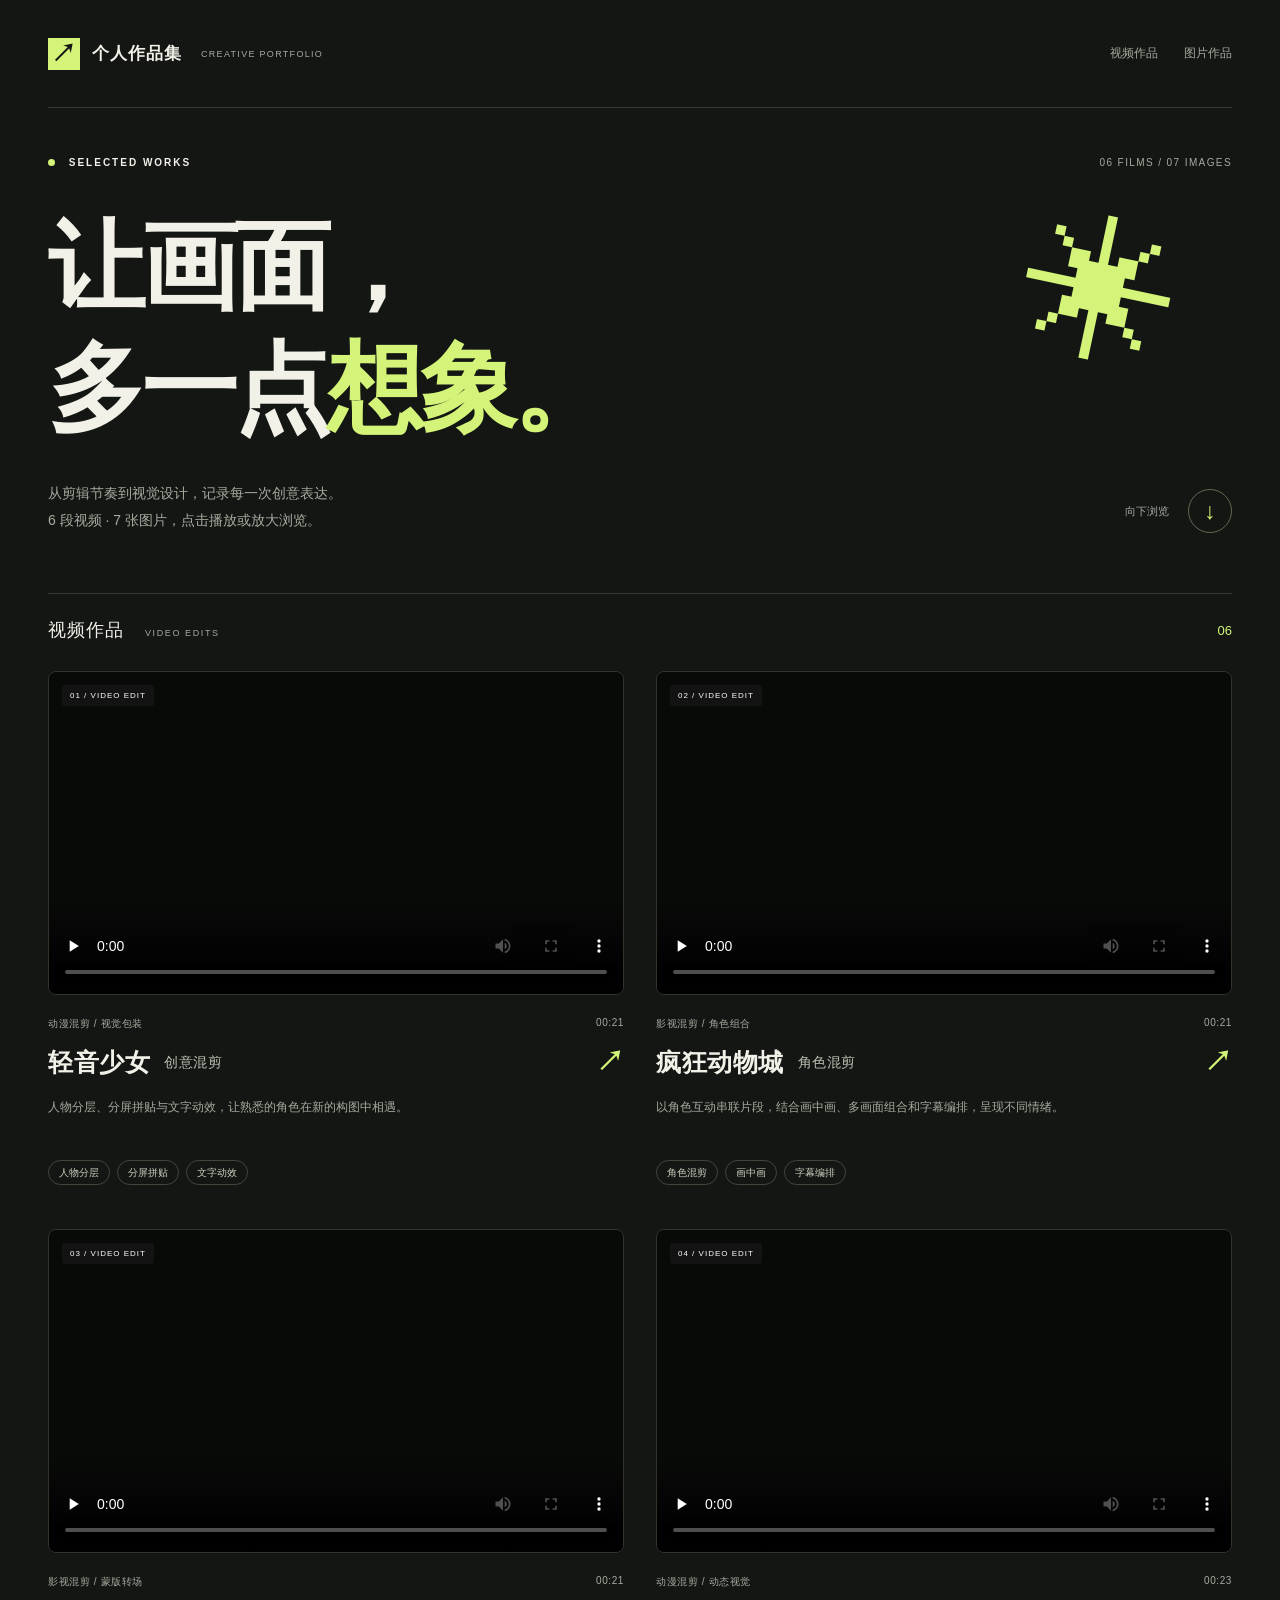
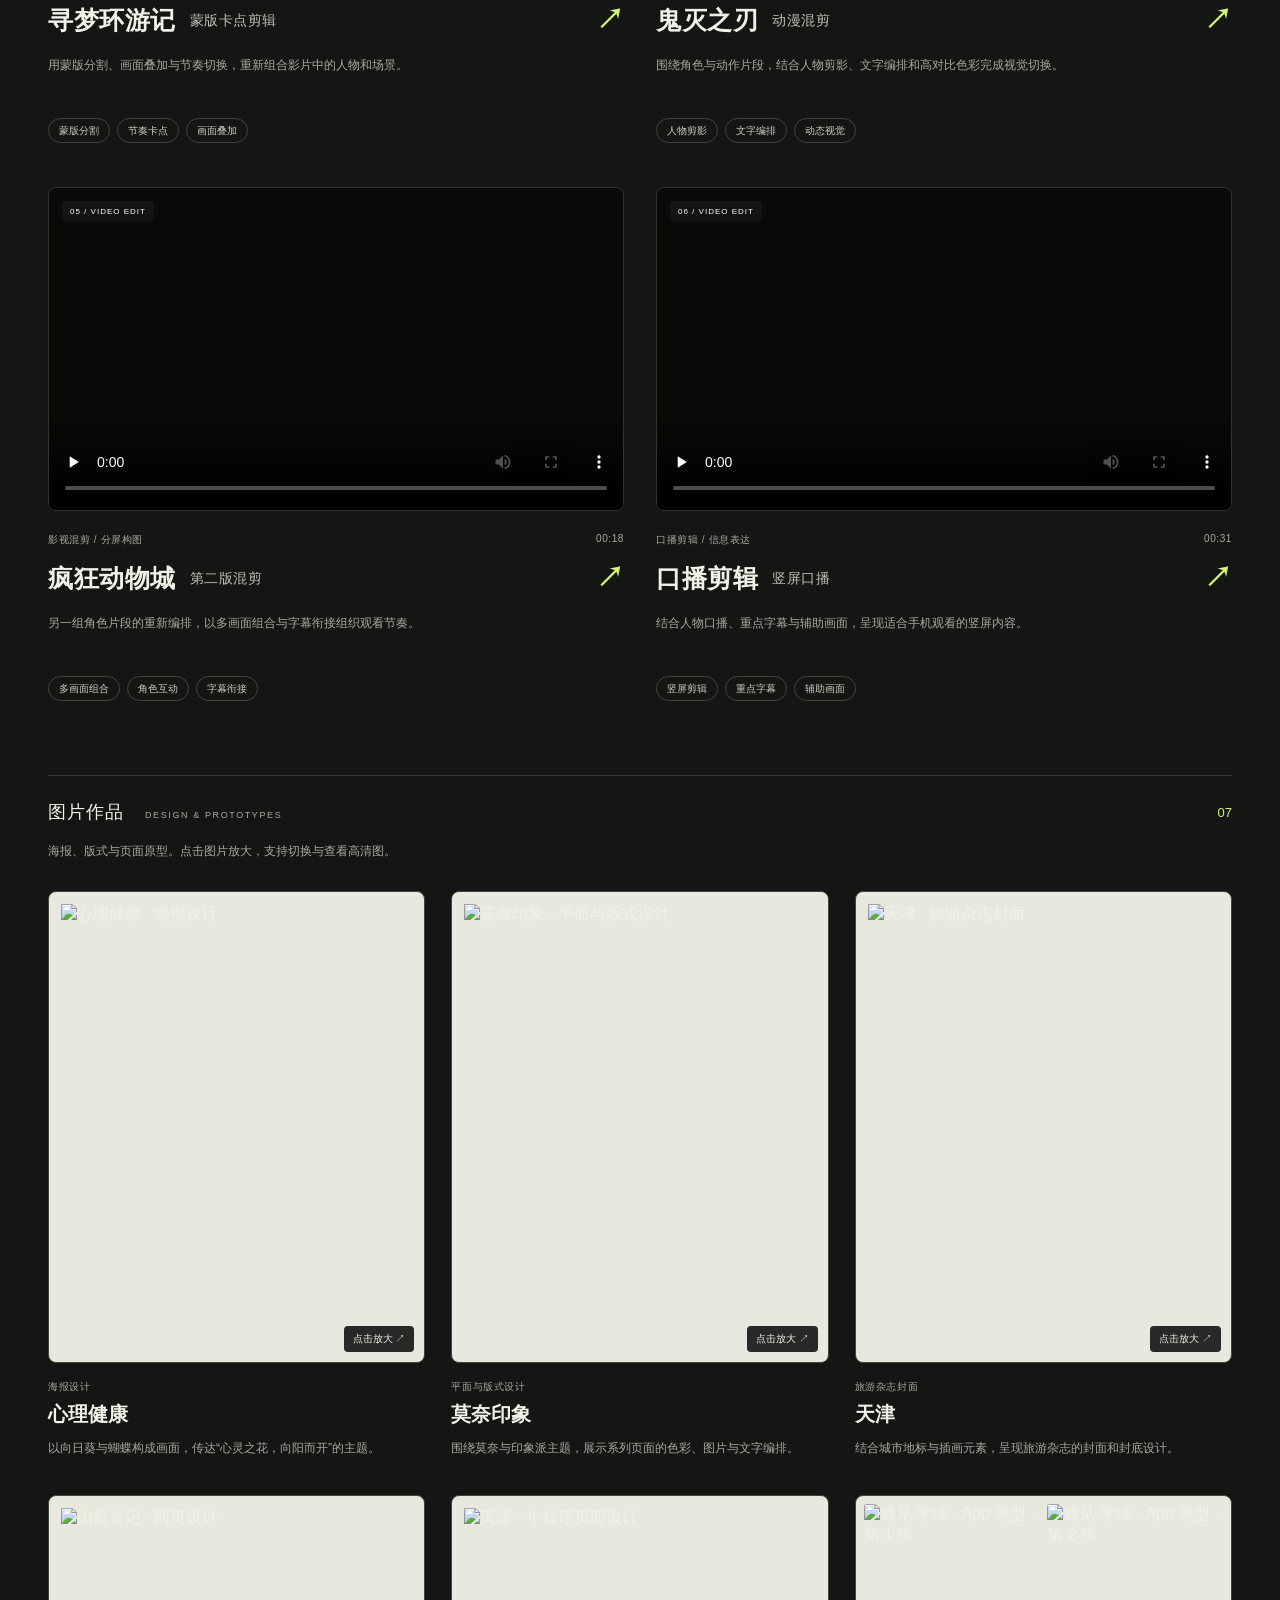
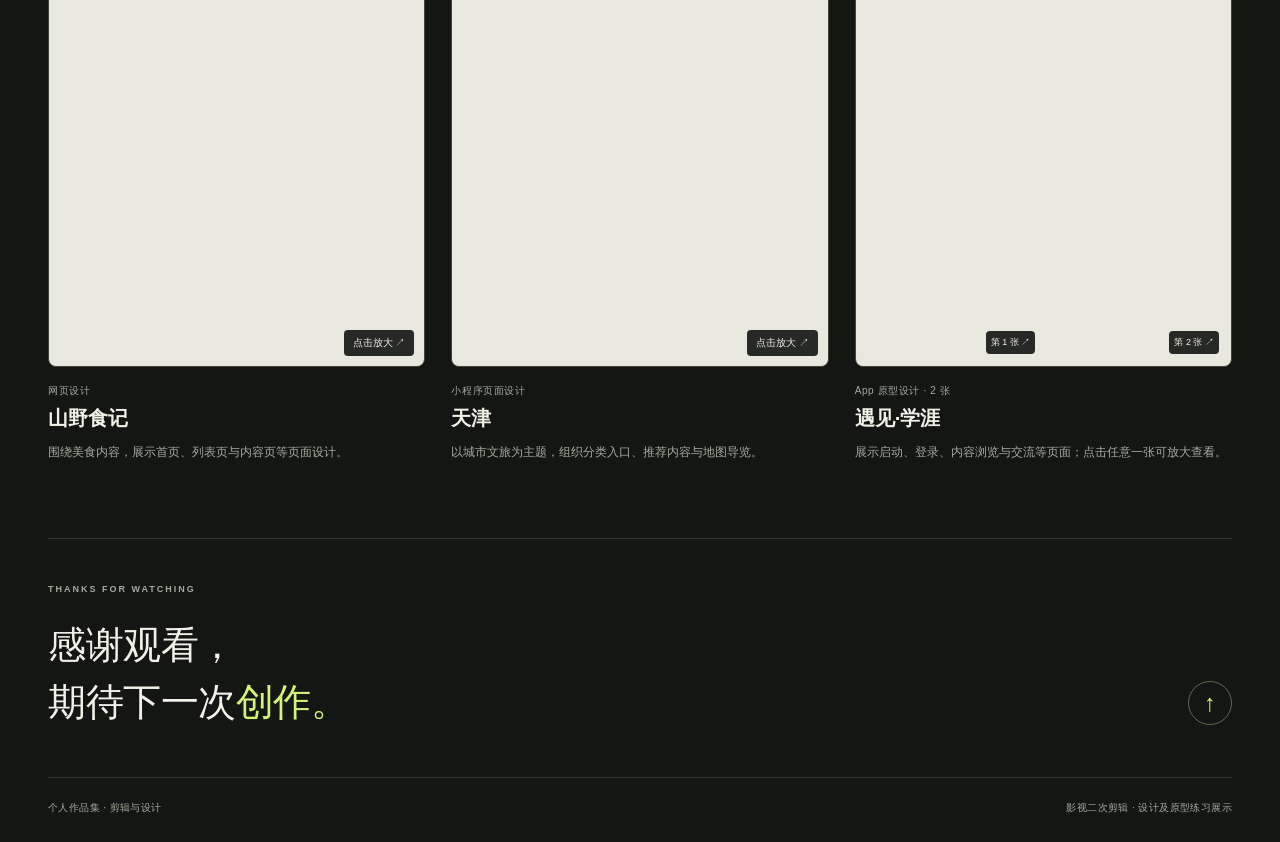
==== commit c6aa3e68: "Play portfolio videos at highest quality and remove quality selector" ====
--- a/index.html
+++ b/index.html
@@ -13,7 +13,7 @@
   <meta property="og:url" content="https://qiushui0901.github.io/sym-video-portfolio/">
   <meta property="og:image" content="https://sym-qiushui.oss-cn-beijing.aliyuncs.com/portfolio/assets/k-on-edit-poster.jpg">
   <title>个人作品集 · 剪辑与设计</title>
-  <link rel="stylesheet" href="styles.css?v=9c3b897b50">
+  <link rel="stylesheet" href="styles.css?v=73ecfd111e">
 </head>
 <body>
   <header class="site-header wrap">
@@ -30,58 +30,52 @@
       <div class="section-heading"><h2 id="works-title">视频作品 <span>VIDEO EDITS</span></h2><span class="works-count">06</span></div>
       <div class="work-grid">
         <article class="work-card">
-          <div class="media-shell"><video id="k-on-edit" controls playsinline preload="none" poster="https://sym-qiushui.oss-cn-beijing.aliyuncs.com/portfolio/assets/k-on-edit-poster.jpg" aria-label="播放轻音少女创意混剪"><source src="https://sym-qiushui.oss-cn-beijing.aliyuncs.com/portfolio/assets/k-on-edit-data-saver.mp4?v=c532e21dea" type="video/mp4">当前浏览器无法播放视频，请<a href="viewer.html?asset=assets%2Fk-on-edit-data-saver.mp4%3Fv%3Dc532e21dea">直接打开视频</a>。</video><span class="media-label">01 / VIDEO EDIT</span></div>
-          <div class="video-quality"><label for="k-on-edit-quality">画质</label><select id="k-on-edit-quality" data-video="k-on-edit" aria-label="轻音少女创意混剪画质"><option value="https://sym-qiushui.oss-cn-beijing.aliyuncs.com/portfolio/assets/k-on-edit-data-saver.mp4?v=c532e21dea" selected>省流</option><option value="https://sym-qiushui.oss-cn-beijing.aliyuncs.com/portfolio/assets/k-on-edit-standard.mp4?v=d017c1b6c1">标清</option><option value="https://sym-qiushui.oss-cn-beijing.aliyuncs.com/portfolio/assets/k-on-edit.mp4?v=f674c52f29">高清</option></select><a href="viewer.html?asset=assets%2Fk-on-edit.mp4%3Fv%3Df674c52f29" target="_blank" rel="noopener">打开高清版 ↗</a></div>
+          <div class="media-shell"><video id="k-on-edit" controls playsinline preload="none" poster="https://sym-qiushui.oss-cn-beijing.aliyuncs.com/portfolio/assets/k-on-edit-poster.jpg" aria-label="播放轻音少女创意混剪"><source src="https://sym-qiushui.oss-cn-beijing.aliyuncs.com/portfolio/assets/k-on-edit.mp4?v=f674c52f29" type="video/mp4">当前浏览器无法播放视频，请<a href="viewer.html?asset=assets%2Fk-on-edit.mp4%3Fv%3Df674c52f29">直接打开视频</a>。</video><span class="media-label">01 / VIDEO EDIT</span></div>
           <div class="work-topline"><span>动漫混剪 / 视觉包装</span><span>00:21</span></div>
           <h3>轻音少女<span>创意混剪</span><span class="work-arrow" aria-hidden="true">↗</span></h3>
           <p class="work-description">人物分层、分屏拼贴与文字动效，让熟悉的角色在新的构图中相遇。</p>
           <ul class="tags" aria-label="轻音少女作品特点"><li>人物分层</li><li>分屏拼贴</li><li>文字动效</li></ul>
-          <p class="playback-error" id="k-on-edit-error" hidden>视频暂时无法播放，<a href="viewer.html?asset=assets%2Fk-on-edit-data-saver.mp4%3Fv%3Dc532e21dea" target="_blank" rel="noopener">点此直接打开</a>。</p>
+          <p class="playback-error" id="k-on-edit-error" hidden>视频暂时无法播放，<a href="viewer.html?asset=assets%2Fk-on-edit.mp4%3Fv%3Df674c52f29" target="_blank" rel="noopener">点此直接打开</a>。</p>
         </article>
         <article class="work-card">
-          <div class="media-shell"><video id="zootopia-edit" controls playsinline preload="none" poster="https://sym-qiushui.oss-cn-beijing.aliyuncs.com/portfolio/assets/zootopia-edit-poster.jpg" aria-label="播放疯狂动物城角色混剪"><source src="https://sym-qiushui.oss-cn-beijing.aliyuncs.com/portfolio/assets/zootopia-edit-data-saver.mp4?v=1535b67e50" type="video/mp4">当前浏览器无法播放视频，请<a href="viewer.html?asset=assets%2Fzootopia-edit-data-saver.mp4%3Fv%3D1535b67e50">直接打开视频</a>。</video><span class="media-label">02 / VIDEO EDIT</span></div>
-          <div class="video-quality"><label for="zootopia-edit-quality">画质</label><select id="zootopia-edit-quality" data-video="zootopia-edit" aria-label="疯狂动物城角色混剪画质"><option value="https://sym-qiushui.oss-cn-beijing.aliyuncs.com/portfolio/assets/zootopia-edit-data-saver.mp4?v=1535b67e50" selected>省流</option><option value="https://sym-qiushui.oss-cn-beijing.aliyuncs.com/portfolio/assets/zootopia-edit-standard.mp4?v=d2f338c454">标清</option><option value="https://sym-qiushui.oss-cn-beijing.aliyuncs.com/portfolio/assets/zootopia-edit.mp4?v=83fe9bf267">高清</option></select><a href="viewer.html?asset=assets%2Fzootopia-edit.mp4%3Fv%3D83fe9bf267" target="_blank" rel="noopener">打开高清版 ↗</a></div>
+          <div class="media-shell"><video id="zootopia-edit" controls playsinline preload="none" poster="https://sym-qiushui.oss-cn-beijing.aliyuncs.com/portfolio/assets/zootopia-edit-poster.jpg" aria-label="播放疯狂动物城角色混剪"><source src="https://sym-qiushui.oss-cn-beijing.aliyuncs.com/portfolio/assets/zootopia-edit.mp4?v=83fe9bf267" type="video/mp4">当前浏览器无法播放视频，请<a href="viewer.html?asset=assets%2Fzootopia-edit.mp4%3Fv%3D83fe9bf267">直接打开视频</a>。</video><span class="media-label">02 / VIDEO EDIT</span></div>
           <div class="work-topline"><span>影视混剪 / 角色组合</span><span>00:21</span></div>
           <h3>疯狂动物城<span>角色混剪</span><span class="work-arrow" aria-hidden="true">↗</span></h3>
           <p class="work-description">以角色互动串联片段，结合画中画、多画面组合和字幕编排，呈现不同情绪。</p>
           <ul class="tags" aria-label="疯狂动物城作品特点"><li>角色混剪</li><li>画中画</li><li>字幕编排</li></ul>
-          <p class="playback-error" id="zootopia-edit-error" hidden>视频暂时无法播放，<a href="viewer.html?asset=assets%2Fzootopia-edit-data-saver.mp4%3Fv%3D1535b67e50" target="_blank" rel="noopener">点此直接打开</a>。</p>
+          <p class="playback-error" id="zootopia-edit-error" hidden>视频暂时无法播放，<a href="viewer.html?asset=assets%2Fzootopia-edit.mp4%3Fv%3D83fe9bf267" target="_blank" rel="noopener">点此直接打开</a>。</p>
         </article>
         <article class="work-card">
-          <div class="media-shell"><video id="coco-mask-edit" controls playsinline preload="none" poster="https://sym-qiushui.oss-cn-beijing.aliyuncs.com/portfolio/assets/coco-mask-edit-poster.jpg" aria-label="播放寻梦环游记蒙版卡点剪辑"><source src="https://sym-qiushui.oss-cn-beijing.aliyuncs.com/portfolio/assets/coco-mask-edit-data-saver.mp4?v=1723cd47a3" type="video/mp4">当前浏览器无法播放视频，请<a href="viewer.html?asset=assets%2Fcoco-mask-edit-data-saver.mp4%3Fv%3D1723cd47a3">直接打开视频</a>。</video><span class="media-label">03 / VIDEO EDIT</span></div>
-          <div class="video-quality"><label for="coco-mask-edit-quality">画质</label><select id="coco-mask-edit-quality" data-video="coco-mask-edit" aria-label="寻梦环游记蒙版卡点剪辑画质"><option value="https://sym-qiushui.oss-cn-beijing.aliyuncs.com/portfolio/assets/coco-mask-edit-data-saver.mp4?v=1723cd47a3" selected>省流</option><option value="https://sym-qiushui.oss-cn-beijing.aliyuncs.com/portfolio/assets/coco-mask-edit-standard.mp4?v=bac43bc82f">标清</option><option value="https://sym-qiushui.oss-cn-beijing.aliyuncs.com/portfolio/assets/coco-mask-edit.mp4?v=62c3273e0f">高清</option></select><a href="viewer.html?asset=assets%2Fcoco-mask-edit.mp4%3Fv%3D62c3273e0f" target="_blank" rel="noopener">打开高清版 ↗</a></div>
+          <div class="media-shell"><video id="coco-mask-edit" controls playsinline preload="none" poster="https://sym-qiushui.oss-cn-beijing.aliyuncs.com/portfolio/assets/coco-mask-edit-poster.jpg" aria-label="播放寻梦环游记蒙版卡点剪辑"><source src="https://sym-qiushui.oss-cn-beijing.aliyuncs.com/portfolio/assets/coco-mask-edit.mp4?v=62c3273e0f" type="video/mp4">当前浏览器无法播放视频，请<a href="viewer.html?asset=assets%2Fcoco-mask-edit.mp4%3Fv%3D62c3273e0f">直接打开视频</a>。</video><span class="media-label">03 / VIDEO EDIT</span></div>
           <div class="work-topline"><span>影视混剪 / 蒙版转场</span><span>00:21</span></div>
           <h3>寻梦环游记<span>蒙版卡点剪辑</span><span class="work-arrow" aria-hidden="true">↗</span></h3>
           <p class="work-description">用蒙版分割、画面叠加与节奏切换，重新组合影片中的人物和场景。</p>
           <ul class="tags" aria-label="寻梦环游记作品特点"><li>蒙版分割</li><li>节奏卡点</li><li>画面叠加</li></ul>
-          <p class="playback-error" id="coco-mask-edit-error" hidden>视频暂时无法播放，<a href="viewer.html?asset=assets%2Fcoco-mask-edit-data-saver.mp4%3Fv%3D1723cd47a3" target="_blank" rel="noopener">点此直接打开</a>。</p>
+          <p class="playback-error" id="coco-mask-edit-error" hidden>视频暂时无法播放，<a href="viewer.html?asset=assets%2Fcoco-mask-edit.mp4%3Fv%3D62c3273e0f" target="_blank" rel="noopener">点此直接打开</a>。</p>
         </article>
         <article class="work-card">
-          <div class="media-shell"><video id="demon-slayer-edit" controls playsinline preload="none" poster="https://sym-qiushui.oss-cn-beijing.aliyuncs.com/portfolio/assets/demon-slayer-edit-poster.jpg" aria-label="播放鬼灭之刃动漫混剪"><source src="https://sym-qiushui.oss-cn-beijing.aliyuncs.com/portfolio/assets/demon-slayer-edit-data-saver.mp4?v=3dc34ba976" type="video/mp4">当前浏览器无法播放视频，请<a href="viewer.html?asset=assets%2Fdemon-slayer-edit-data-saver.mp4%3Fv%3D3dc34ba976">直接打开视频</a>。</video><span class="media-label">04 / VIDEO EDIT</span></div>
-          <div class="video-quality"><label for="demon-slayer-edit-quality">画质</label><select id="demon-slayer-edit-quality" data-video="demon-slayer-edit" aria-label="鬼灭之刃动漫混剪画质"><option value="https://sym-qiushui.oss-cn-beijing.aliyuncs.com/portfolio/assets/demon-slayer-edit-data-saver.mp4?v=3dc34ba976" selected>省流</option><option value="https://sym-qiushui.oss-cn-beijing.aliyuncs.com/portfolio/assets/demon-slayer-edit-standard.mp4?v=34383b7ed5">标清</option><option value="https://sym-qiushui.oss-cn-beijing.aliyuncs.com/portfolio/assets/demon-slayer-edit.mp4?v=72e7216dc3">高清</option></select><a href="viewer.html?asset=assets%2Fdemon-slayer-edit.mp4%3Fv%3D72e7216dc3" target="_blank" rel="noopener">打开高清版 ↗</a></div>
+          <div class="media-shell"><video id="demon-slayer-edit" controls playsinline preload="none" poster="https://sym-qiushui.oss-cn-beijing.aliyuncs.com/portfolio/assets/demon-slayer-edit-poster.jpg" aria-label="播放鬼灭之刃动漫混剪"><source src="https://sym-qiushui.oss-cn-beijing.aliyuncs.com/portfolio/assets/demon-slayer-edit.mp4?v=72e7216dc3" type="video/mp4">当前浏览器无法播放视频，请<a href="viewer.html?asset=assets%2Fdemon-slayer-edit.mp4%3Fv%3D72e7216dc3">直接打开视频</a>。</video><span class="media-label">04 / VIDEO EDIT</span></div>
           <div class="work-topline"><span>动漫混剪 / 动态视觉</span><span>00:23</span></div>
           <h3>鬼灭之刃<span>动漫混剪</span><span class="work-arrow" aria-hidden="true">↗</span></h3>
           <p class="work-description">围绕角色与动作片段，结合人物剪影、文字编排和高对比色彩完成视觉切换。</p>
           <ul class="tags" aria-label="鬼灭之刃作品特点"><li>人物剪影</li><li>文字编排</li><li>动态视觉</li></ul>
-          <p class="playback-error" id="demon-slayer-edit-error" hidden>视频暂时无法播放，<a href="viewer.html?asset=assets%2Fdemon-slayer-edit-data-saver.mp4%3Fv%3D3dc34ba976" target="_blank" rel="noopener">点此直接打开</a>。</p>
+          <p class="playback-error" id="demon-slayer-edit-error" hidden>视频暂时无法播放，<a href="viewer.html?asset=assets%2Fdemon-slayer-edit.mp4%3Fv%3D72e7216dc3" target="_blank" rel="noopener">点此直接打开</a>。</p>
         </article>
         <article class="work-card">
-          <div class="media-shell"><video id="zootopia-edit-02" controls playsinline preload="none" poster="https://sym-qiushui.oss-cn-beijing.aliyuncs.com/portfolio/assets/zootopia-edit-02-poster.jpg" aria-label="播放疯狂动物城第二版混剪"><source src="https://sym-qiushui.oss-cn-beijing.aliyuncs.com/portfolio/assets/zootopia-edit-02-data-saver.mp4?v=e7be25a05e" type="video/mp4">当前浏览器无法播放视频，请<a href="viewer.html?asset=assets%2Fzootopia-edit-02-data-saver.mp4%3Fv%3De7be25a05e">直接打开视频</a>。</video><span class="media-label">05 / VIDEO EDIT</span></div>
-          <div class="video-quality"><label for="zootopia-edit-02-quality">画质</label><select id="zootopia-edit-02-quality" data-video="zootopia-edit-02" aria-label="疯狂动物城第二版混剪画质"><option value="https://sym-qiushui.oss-cn-beijing.aliyuncs.com/portfolio/assets/zootopia-edit-02-data-saver.mp4?v=e7be25a05e" selected>省流</option><option value="https://sym-qiushui.oss-cn-beijing.aliyuncs.com/portfolio/assets/zootopia-edit-02-standard.mp4?v=9ce4ef9d95">标清</option><option value="https://sym-qiushui.oss-cn-beijing.aliyuncs.com/portfolio/assets/zootopia-edit-02.mp4?v=fbac1d64b8">高清</option></select><a href="viewer.html?asset=assets%2Fzootopia-edit-02.mp4%3Fv%3Dfbac1d64b8" target="_blank" rel="noopener">打开高清版 ↗</a></div>
+          <div class="media-shell"><video id="zootopia-edit-02" controls playsinline preload="none" poster="https://sym-qiushui.oss-cn-beijing.aliyuncs.com/portfolio/assets/zootopia-edit-02-poster.jpg" aria-label="播放疯狂动物城第二版混剪"><source src="https://sym-qiushui.oss-cn-beijing.aliyuncs.com/portfolio/assets/zootopia-edit-02.mp4?v=fbac1d64b8" type="video/mp4">当前浏览器无法播放视频，请<a href="viewer.html?asset=assets%2Fzootopia-edit-02.mp4%3Fv%3Dfbac1d64b8">直接打开视频</a>。</video><span class="media-label">05 / VIDEO EDIT</span></div>
           <div class="work-topline"><span>影视混剪 / 分屏构图</span><span>00:18</span></div>
           <h3>疯狂动物城<span>第二版混剪</span><span class="work-arrow" aria-hidden="true">↗</span></h3>
           <p class="work-description">另一组角色片段的重新编排，以多画面组合与字幕衔接组织观看节奏。</p>
           <ul class="tags" aria-label="疯狂动物城作品特点"><li>多画面组合</li><li>角色互动</li><li>字幕衔接</li></ul>
-          <p class="playback-error" id="zootopia-edit-02-error" hidden>视频暂时无法播放，<a href="viewer.html?asset=assets%2Fzootopia-edit-02-data-saver.mp4%3Fv%3De7be25a05e" target="_blank" rel="noopener">点此直接打开</a>。</p>
+          <p class="playback-error" id="zootopia-edit-02-error" hidden>视频暂时无法播放，<a href="viewer.html?asset=assets%2Fzootopia-edit-02.mp4%3Fv%3Dfbac1d64b8" target="_blank" rel="noopener">点此直接打开</a>。</p>
         </article>
         <article class="work-card">
-          <div class="media-shell"><video id="talking-head-edit" controls playsinline preload="none" poster="https://sym-qiushui.oss-cn-beijing.aliyuncs.com/portfolio/assets/talking-head-edit-poster.jpg" aria-label="播放口播剪辑竖屏口播"><source src="https://sym-qiushui.oss-cn-beijing.aliyuncs.com/portfolio/assets/talking-head-edit-data-saver.mp4?v=885d13c5ec" type="video/mp4">当前浏览器无法播放视频，请<a href="viewer.html?asset=assets%2Ftalking-head-edit-data-saver.mp4%3Fv%3D885d13c5ec">直接打开视频</a>。</video><span class="media-label">06 / VIDEO EDIT</span></div>
-          <div class="video-quality"><label for="talking-head-edit-quality">画质</label><select id="talking-head-edit-quality" data-video="talking-head-edit" aria-label="口播剪辑竖屏口播画质"><option value="https://sym-qiushui.oss-cn-beijing.aliyuncs.com/portfolio/assets/talking-head-edit-data-saver.mp4?v=885d13c5ec" selected>省流</option><option value="https://sym-qiushui.oss-cn-beijing.aliyuncs.com/portfolio/assets/talking-head-edit-standard.mp4?v=d1053f13a2">标清</option><option value="https://sym-qiushui.oss-cn-beijing.aliyuncs.com/portfolio/assets/talking-head-edit.mp4?v=0f4c8e88c4">高清</option></select><a href="viewer.html?asset=assets%2Ftalking-head-edit.mp4%3Fv%3D0f4c8e88c4" target="_blank" rel="noopener">打开高清版 ↗</a></div>
+          <div class="media-shell"><video id="talking-head-edit" controls playsinline preload="none" poster="https://sym-qiushui.oss-cn-beijing.aliyuncs.com/portfolio/assets/talking-head-edit-poster.jpg" aria-label="播放口播剪辑竖屏口播"><source src="https://sym-qiushui.oss-cn-beijing.aliyuncs.com/portfolio/assets/talking-head-edit.mp4?v=0f4c8e88c4" type="video/mp4">当前浏览器无法播放视频，请<a href="viewer.html?asset=assets%2Ftalking-head-edit.mp4%3Fv%3D0f4c8e88c4">直接打开视频</a>。</video><span class="media-label">06 / VIDEO EDIT</span></div>
           <div class="work-topline"><span>口播剪辑 / 信息表达</span><span>00:31</span></div>
           <h3>口播剪辑<span>竖屏口播</span><span class="work-arrow" aria-hidden="true">↗</span></h3>
           <p class="work-description">结合人物口播、重点字幕与辅助画面，呈现适合手机观看的竖屏内容。</p>
           <ul class="tags" aria-label="口播剪辑作品特点"><li>竖屏剪辑</li><li>重点字幕</li><li>辅助画面</li></ul>
-          <p class="playback-error" id="talking-head-edit-error" hidden>视频暂时无法播放，<a href="viewer.html?asset=assets%2Ftalking-head-edit-data-saver.mp4%3Fv%3D885d13c5ec" target="_blank" rel="noopener">点此直接打开</a>。</p>
+          <p class="playback-error" id="talking-head-edit-error" hidden>视频暂时无法播放，<a href="viewer.html?asset=assets%2Ftalking-head-edit.mp4%3Fv%3D0f4c8e88c4" target="_blank" rel="noopener">点此直接打开</a>。</p>
         </article>
       </div>
     </section>
@@ -124,6 +118,6 @@
     <p class="viewer-status" id="viewer-status" hidden>图片暂时无法加载，可点击“查看高清图”直接打开。</p>
     <div class="viewer-footer"><div class="viewer-navigation"><button class="viewer-button" id="viewer-prev" type="button" aria-label="上一张图片">←</button><span class="viewer-count" id="viewer-count" aria-live="polite"></span><button class="viewer-button" id="viewer-next" type="button" aria-label="下一张图片">→</button></div><div class="viewer-actions"><button class="viewer-button" id="viewer-zoom" type="button" aria-pressed="false">放大细节</button><a class="viewer-original" id="viewer-original" target="_blank" rel="noopener">查看高清图 ↗</a></div></div>
   </dialog>
-  <script src="app.js?v=51638556fe" defer></script>
+  <script src="app.js?v=7e968e41a1" defer></script>
 </body>
 </html>
--- a/styles.css
+++ b/styles.css
@@ -6,5 +6,4 @@
 .header-nav{display:flex;align-items:center;gap:26px}.header-nav a{font-size:12px;color:var(--muted)}.header-nav a:hover{color:var(--accent)}.work-grid{row-gap:44px}.work-description{min-height:46px}.designs{margin-top:74px}.section-intro{margin:-12px 0 28px;color:var(--muted);font-size:12px;line-height:1.8}.design-grid{display:grid;grid-template-columns:repeat(3,minmax(0,1fr));gap:36px 26px}.design-card{min-width:0}.design-preview{display:flex;align-items:center;justify-content:center;position:relative;aspect-ratio:4/5;background:#e8e8df;border:1px solid #414638;border-radius:8px;padding:12px;overflow:hidden;cursor:zoom-in}.design-preview img{width:100%;height:100%;object-fit:contain;min-width:0;min-height:0;transition:transform .25s}.design-preview:hover img{transform:scale(1.025)}.preview-hint{position:absolute;right:10px;bottom:10px;padding:6px 9px;border-radius:4px;background:#141614e8;color:var(--text);font-size:10px;pointer-events:none}.design-category{margin:17px 0 6px;color:var(--muted);font-size:10px;letter-spacing:.6px}.design-card h3{font-size:20px;line-height:1.45;letter-spacing:0}.design-card p:last-child{color:var(--muted);font-size:12px;line-height:1.8;margin:9px 0 0}.app-previews{display:grid;grid-template-columns:1fr 1fr;gap:8px;aspect-ratio:4/5;background:#e8e8df;border:1px solid #414638;border-radius:8px;padding:8px}.app-previews .design-preview{aspect-ratio:auto;border:0;border-radius:3px;padding:0}.app-previews .preview-hint{font-size:9px;padding:5px;bottom:4px;right:4px}.viewer-open{overflow:hidden}button{font:inherit}button:focus-visible,.design-preview:focus-visible{outline:3px solid var(--accent);outline-offset:4px}dialog{color:var(--text);background:var(--surface)}.image-viewer{width:min(1120px,96vw);max-width:96vw;max-height:94vh;border:1px solid #555b49;border-radius:10px;padding:0;overflow:hidden}.image-viewer::backdrop{background:#000d;backdrop-filter:blur(5px)}.viewer-toolbar{display:flex;align-items:center;justify-content:space-between;gap:16px;padding:13px 18px;border-bottom:1px solid var(--line)}.viewer-toolbar h2{font-size:16px;line-height:1.5;margin:0;min-width:0}.viewer-button{border:1px solid #555b49;background:transparent;color:var(--text);min-height:42px;padding:9px 14px;border-radius:5px;cursor:pointer;font-size:12px}.viewer-button:hover{border-color:var(--accent);color:var(--accent)}.viewer-close{font-size:23px;line-height:1;min-width:44px;flex-shrink:0}.viewer-stage{height:70vh;max-height:850px;overflow:auto;background:#ecece6;display:flex;align-items:center;justify-content:center;padding:16px;overscroll-behavior:contain}.viewer-stage img{display:block;max-width:100%;max-height:100%;width:auto;height:auto;object-fit:contain}.viewer-stage.is-zoomed{display:block}.viewer-stage.is-zoomed img{width:100%;max-height:none;max-width:none;height:auto}.viewer-footer{display:flex;justify-content:space-between;align-items:center;gap:14px;padding:12px 18px;border-top:1px solid var(--line)}.viewer-navigation,.viewer-actions{display:flex;align-items:center;gap:12px}.viewer-count{font-size:12px;color:var(--muted);min-width:35px;text-align:center}.viewer-original{font-size:12px;color:var(--accent);padding:10px 0}.viewer-status{padding:10px 18px;margin:0;font-size:12px;color:#edd395}
 @media(max-width:900px){.design-grid{grid-template-columns:repeat(2,minmax(0,1fr))}.work-description{min-height:46px}}
 @media(max-width:650px){.header-nav{gap:16px}.header-nav a{font-size:11px}.wordmark{font-size:14px;letter-spacing:0}.designs{margin-top:45px}.design-grid{grid-template-columns:1fr;gap:30px}.design-preview,.app-previews{max-height:520px}.design-card h3{font-size:22px}.work-grid{row-gap:34px}.work-description{min-height:0}.section-intro{margin-bottom:23px;font-size:11px}.viewer-toolbar{padding:10px 12px}.viewer-toolbar h2{font-size:13px}.viewer-stage{height:65vh;padding:8px}.viewer-footer{padding:10px;gap:9px;flex-wrap:wrap}.viewer-navigation{gap:8px}.viewer-button{padding:8px 11px}.viewer-actions{gap:10px}.viewer-original{font-size:11px}}
-.video-quality{display:flex;align-items:center;gap:10px;padding-top:12px;color:var(--muted);font-size:11px}.video-quality select{font:inherit;color:var(--text);background:var(--surface);border:1px solid #555b49;border-radius:4px;padding:8px 28px 8px 11px;min-height:40px;cursor:pointer}.video-quality select:focus-visible{outline:2px solid var(--accent);outline-offset:3px}.video-quality a{margin-left:auto;color:var(--accent);padding:10px 0}.video-quality a:hover{text-decoration:underline}
 @media(prefers-reduced-motion:reduce){html{scroll-behavior:auto}*,*::before,*::after{transition:none!important}}
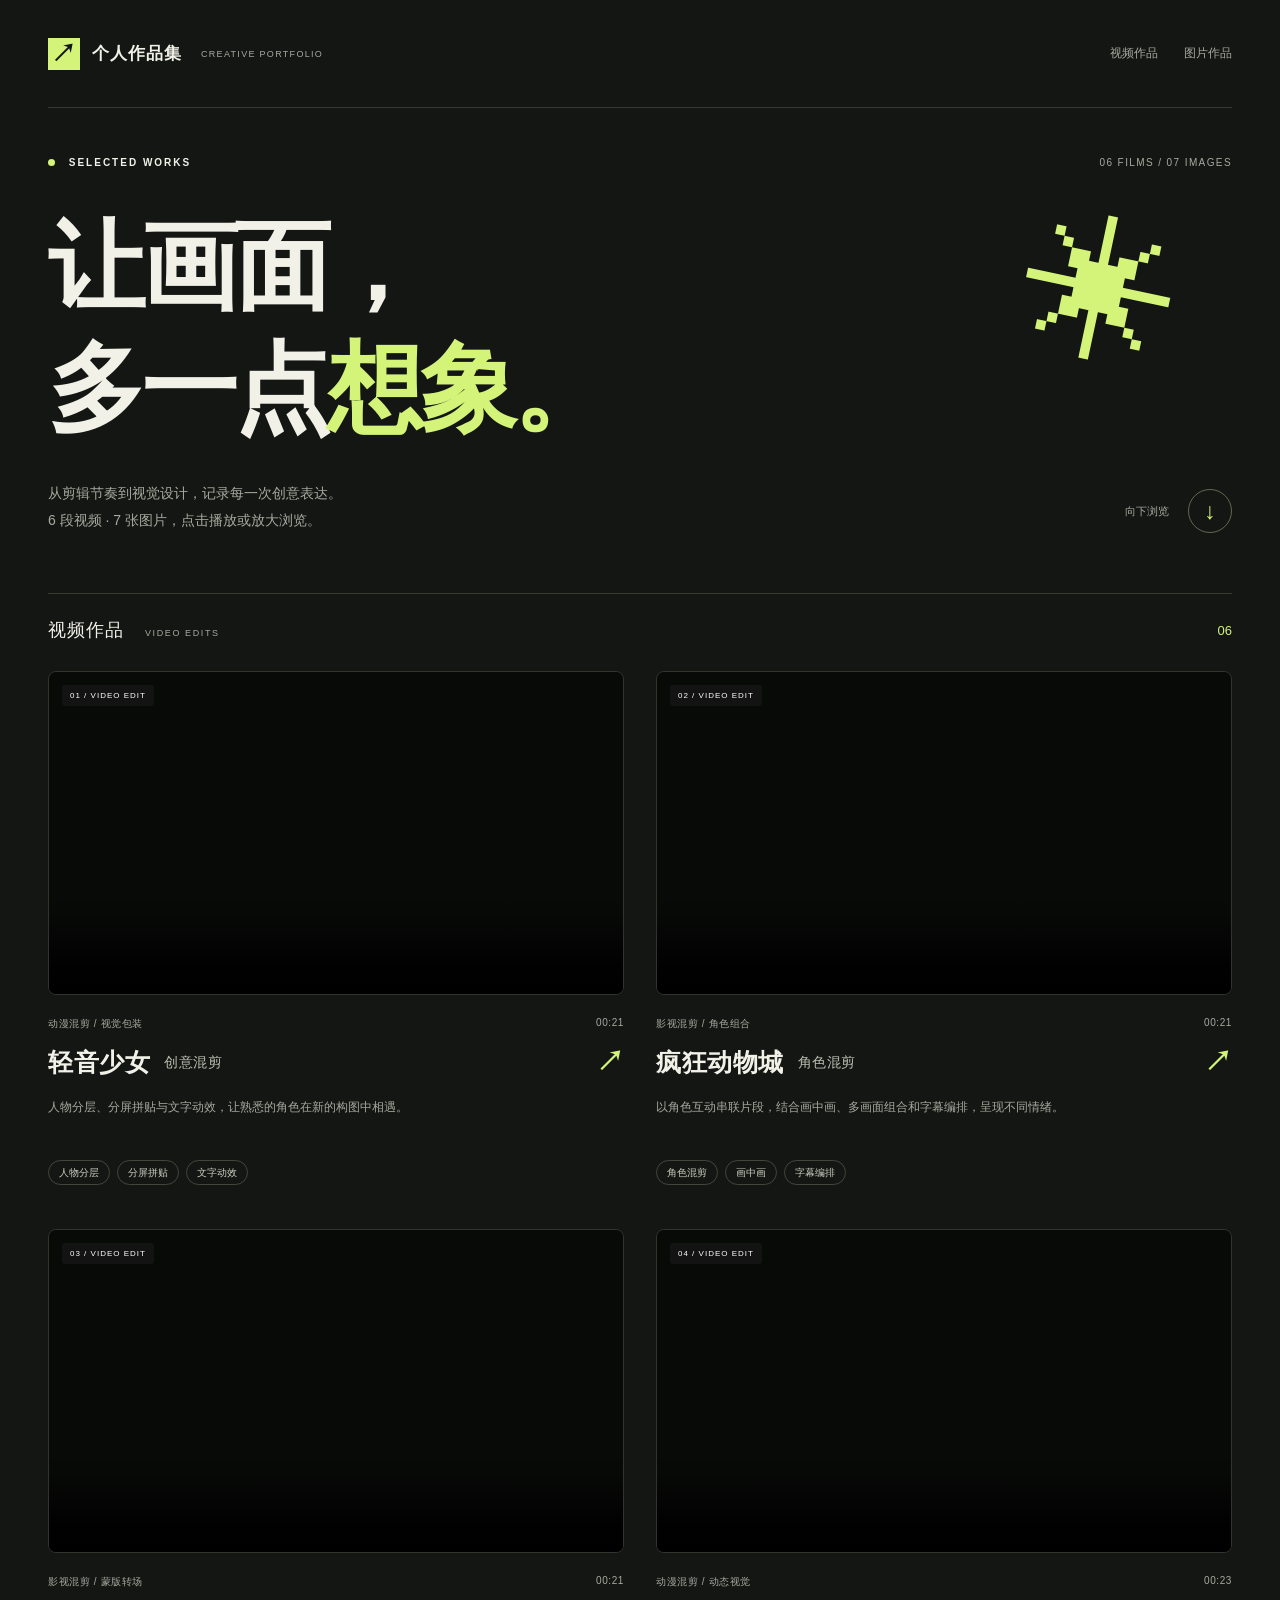
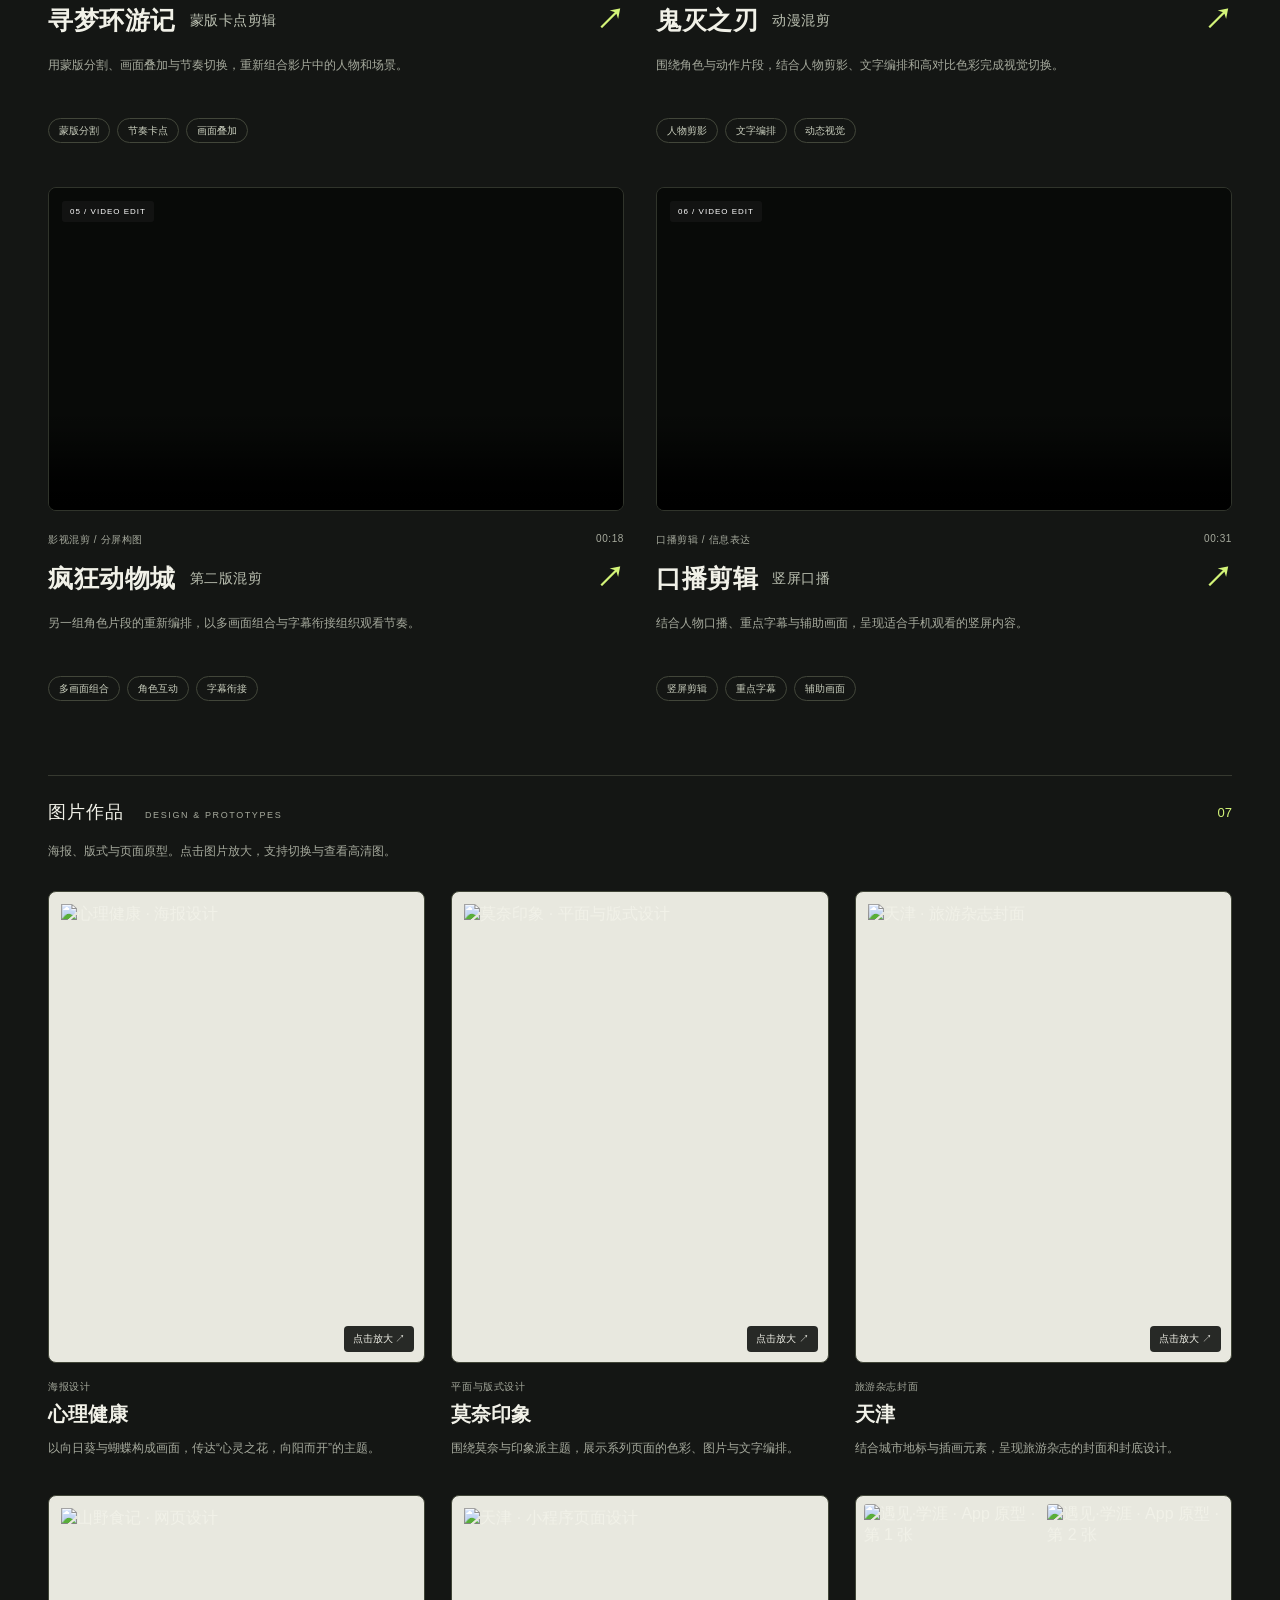
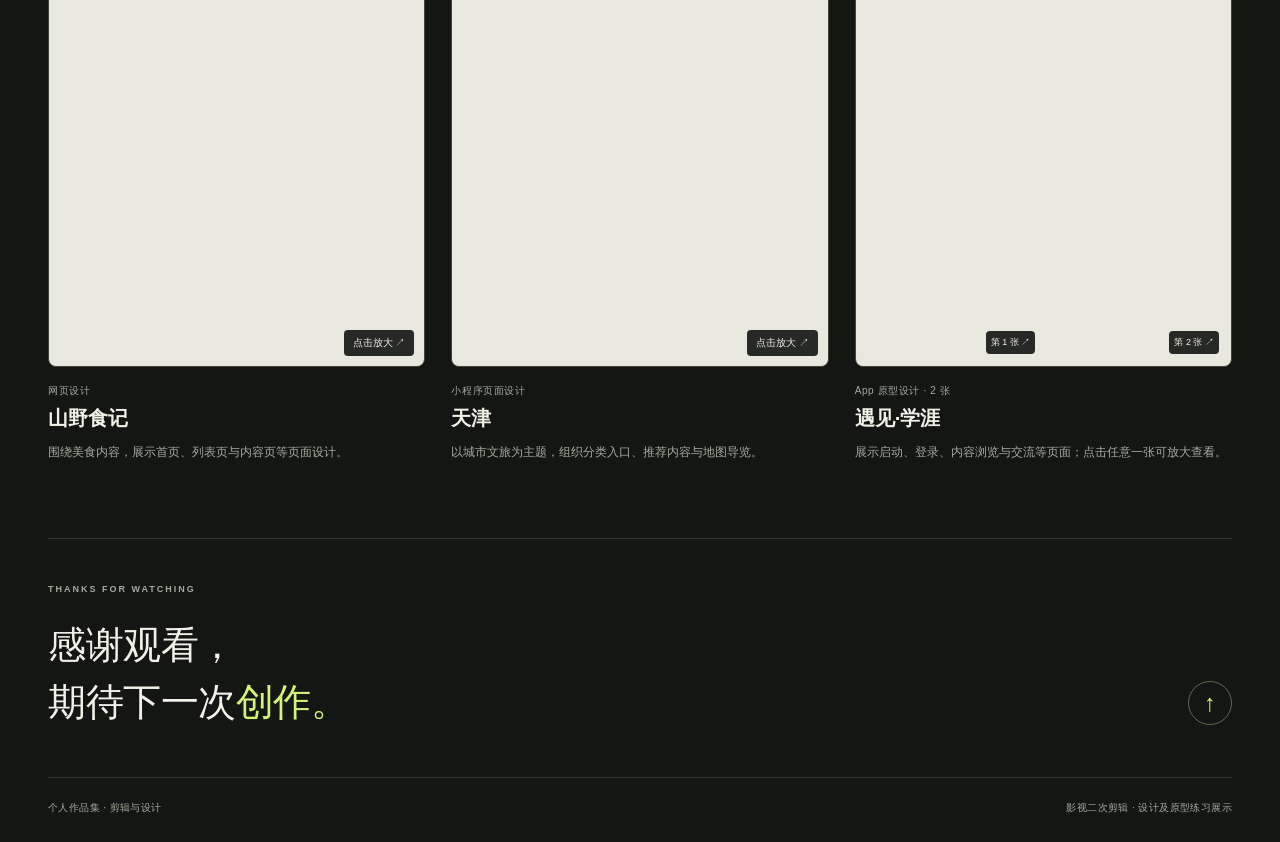
==== commit 60ed30df: "Upgrade cached portfolio markup to highest-quality playback" ====
--- a/index.html
+++ b/index.html
@@ -118,6 +118,6 @@
     <p class="viewer-status" id="viewer-status" hidden>图片暂时无法加载，可点击“查看高清图”直接打开。</p>
     <div class="viewer-footer"><div class="viewer-navigation"><button class="viewer-button" id="viewer-prev" type="button" aria-label="上一张图片">←</button><span class="viewer-count" id="viewer-count" aria-live="polite"></span><button class="viewer-button" id="viewer-next" type="button" aria-label="下一张图片">→</button></div><div class="viewer-actions"><button class="viewer-button" id="viewer-zoom" type="button" aria-pressed="false">放大细节</button><a class="viewer-original" id="viewer-original" target="_blank" rel="noopener">查看高清图 ↗</a></div></div>
   </dialog>
-  <script src="app.js?v=7e968e41a1" defer></script>
+  <script src="app.js?v=b991d9a69b" defer></script>
 </body>
 </html>
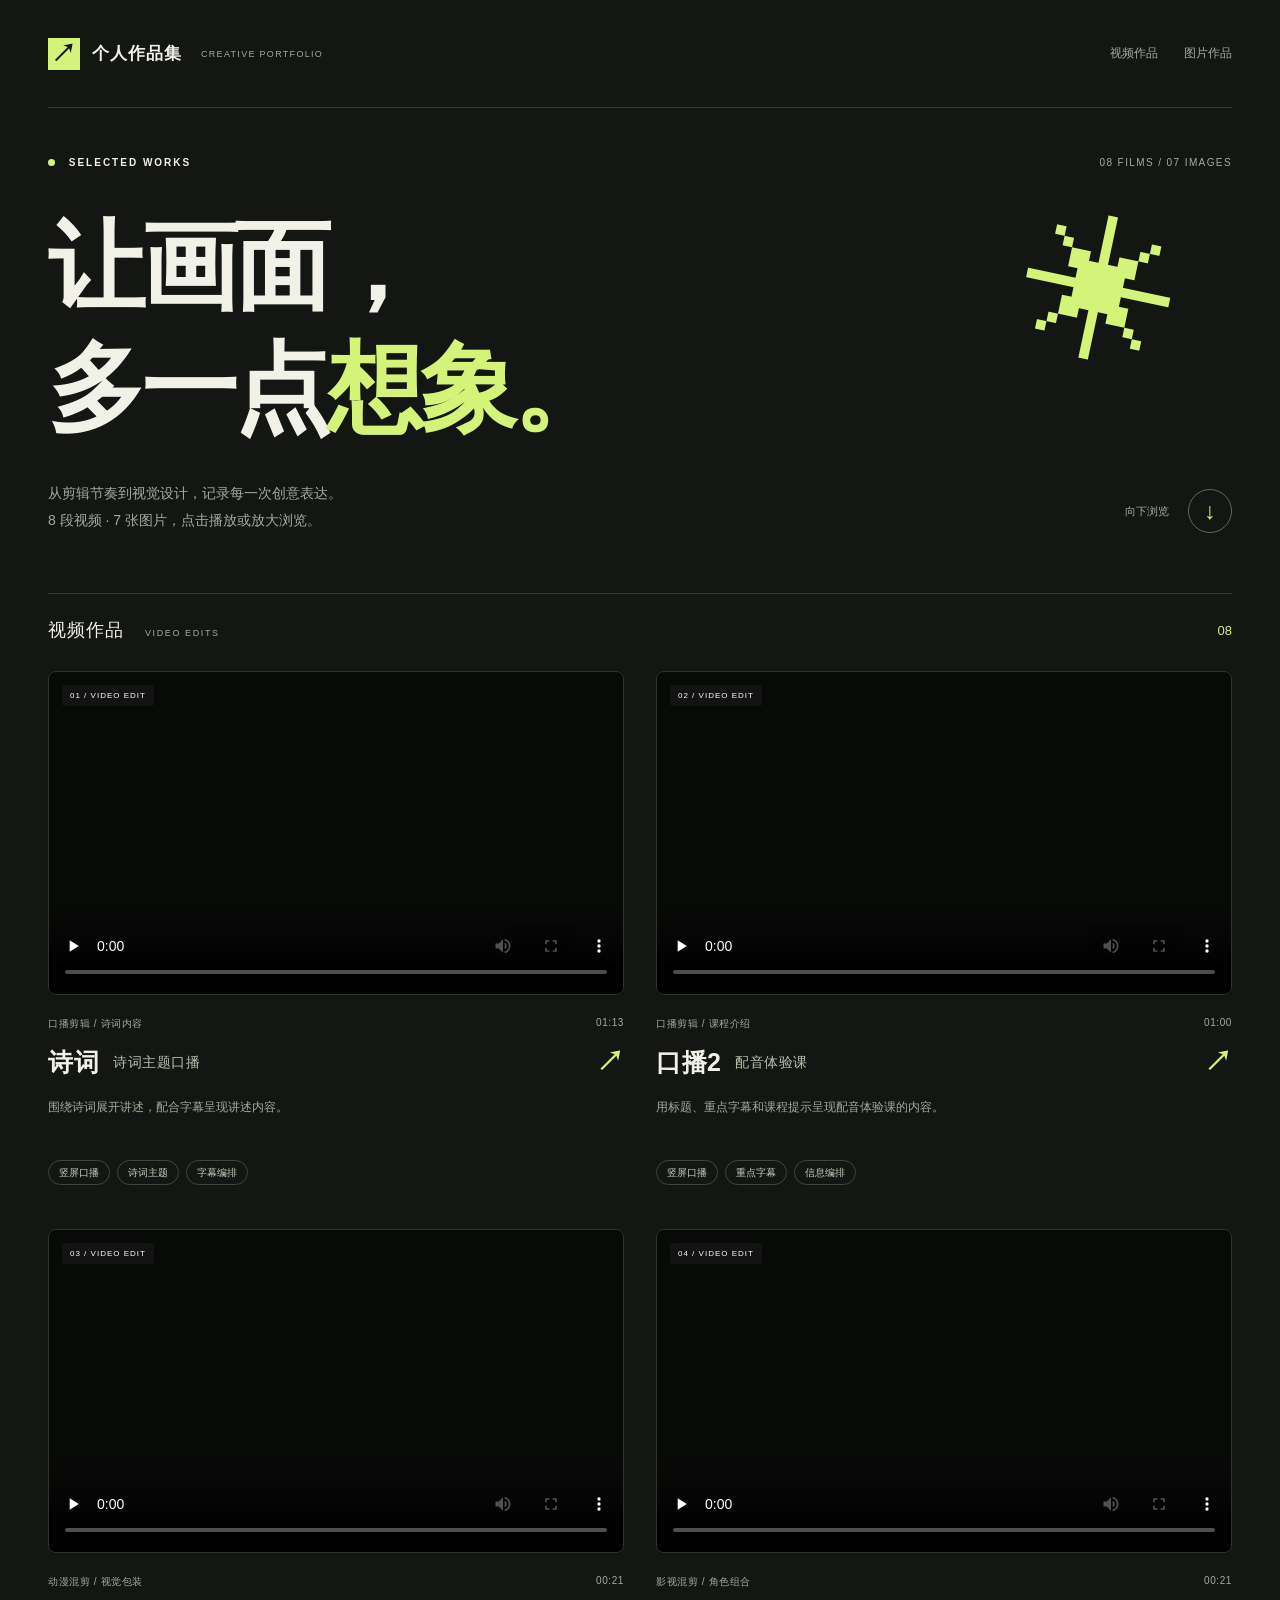
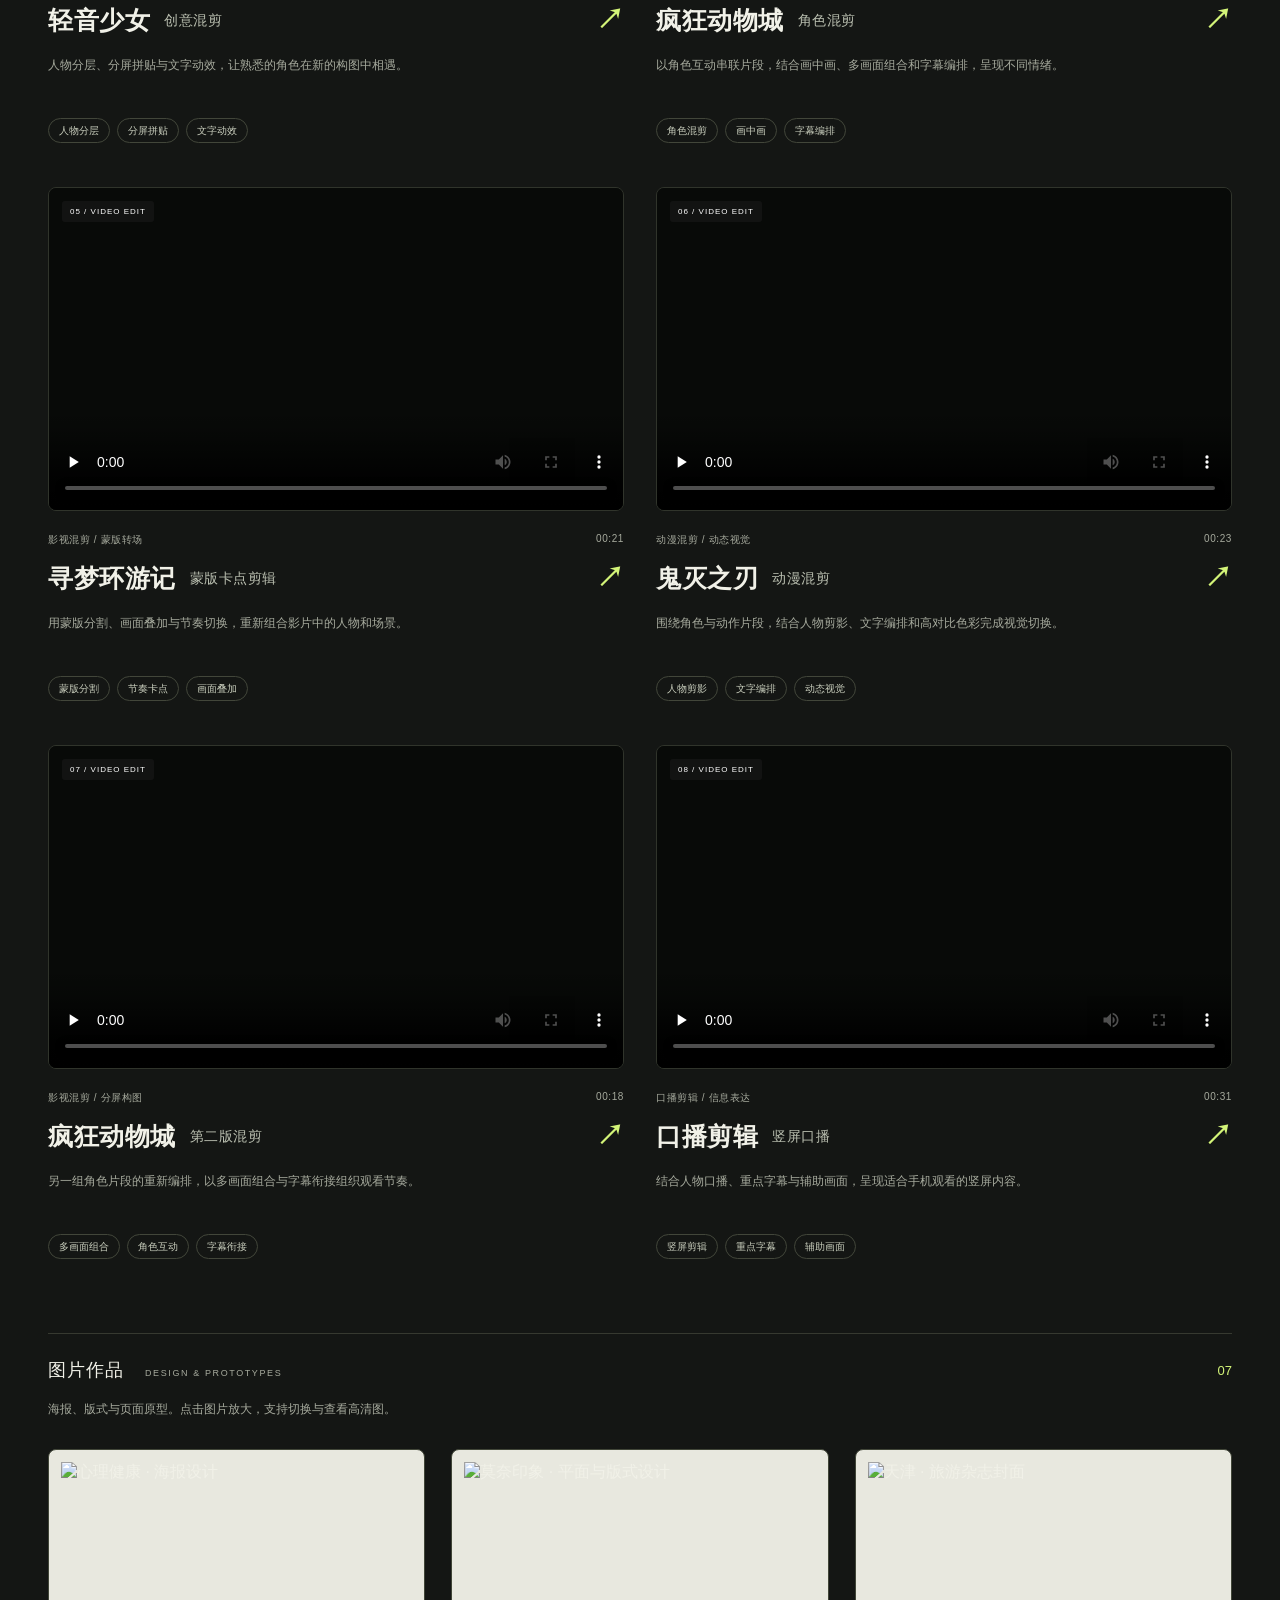
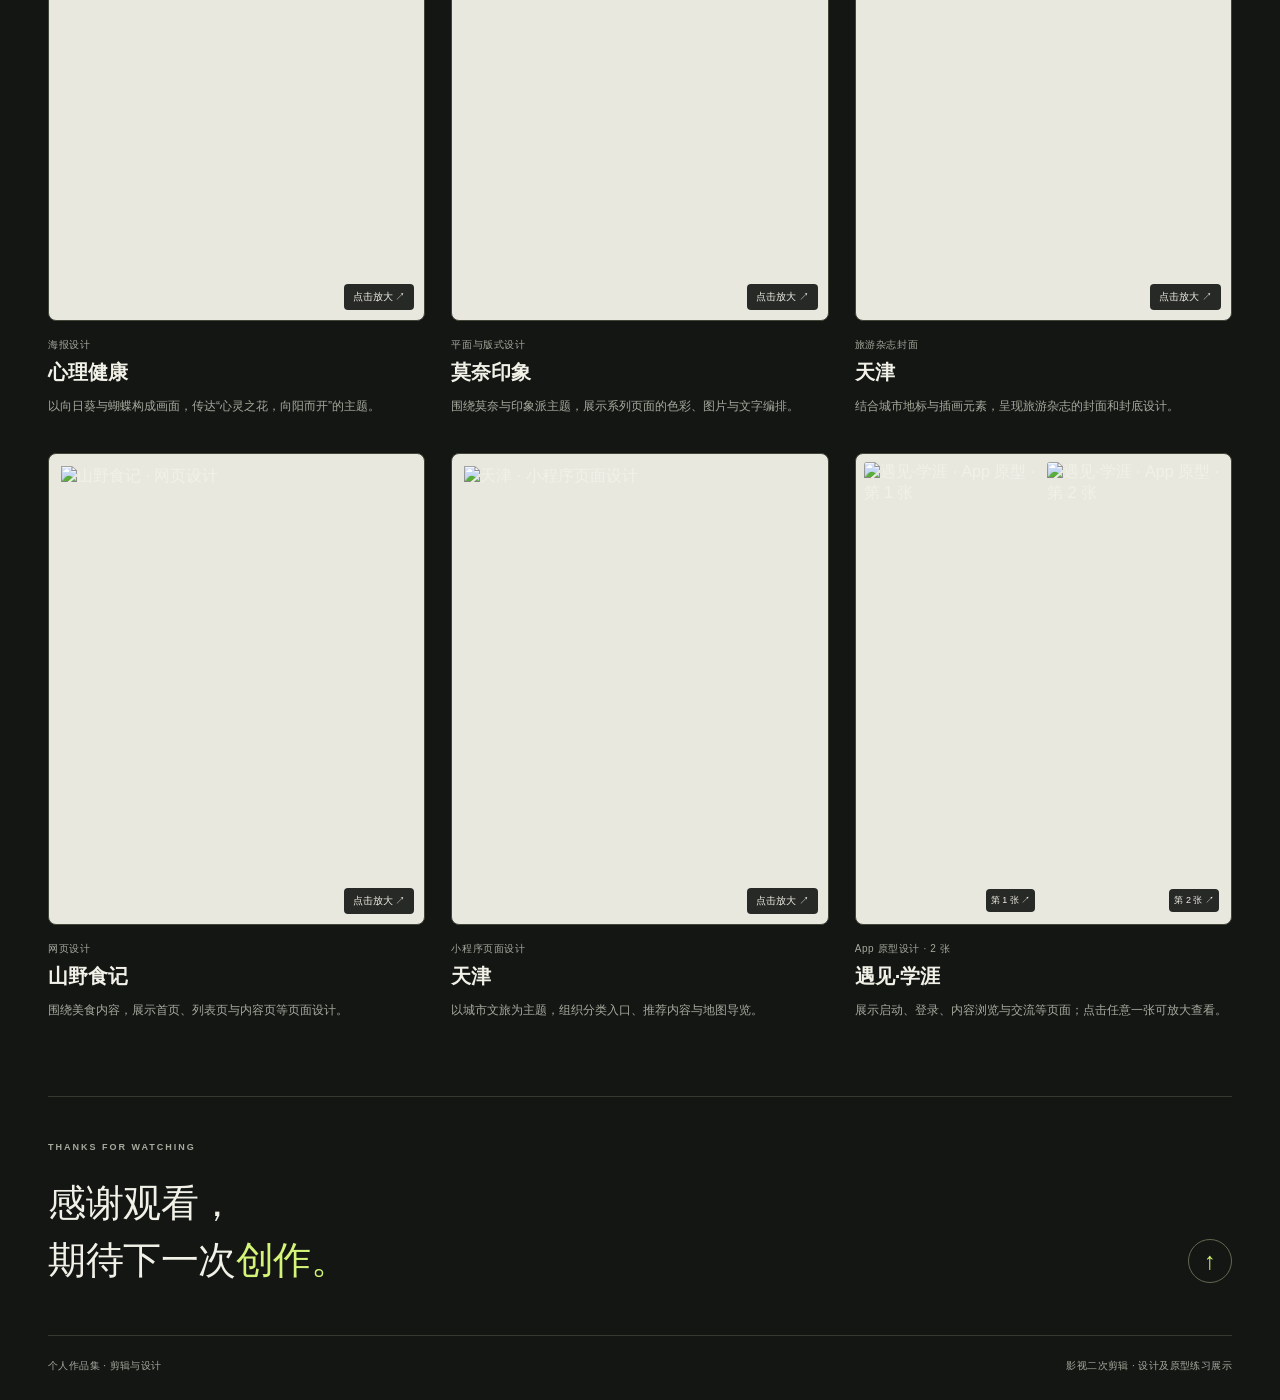
==== commit a41ff72c: "Add poetry and voiceover edits to the portfolio" ====
--- a/index.html
+++ b/index.html
@@ -6,9 +6,9 @@
   <meta name="robots" content="noindex, nofollow, noarchive">
   <meta name="referrer" content="no-referrer">
   <meta name="theme-color" content="#141614">
-  <meta name="description" content="个人作品集：6 段剪辑视频与 7 张设计作品，包含影视混剪、口播、海报、网页和页面原型。">
+  <meta name="description" content="个人作品集：8 段剪辑视频与 7 张设计作品，包含影视混剪、口播、海报、网页和页面原型。">
   <meta property="og:title" content="个人作品集 · 剪辑与设计">
-  <meta property="og:description" content="6 段视频，7 张设计作品。点击播放视频，放大浏览设计。">
+  <meta property="og:description" content="8 段视频，7 张设计作品。点击播放视频，放大浏览设计。">
   <meta property="og:type" content="website">
   <meta property="og:url" content="https://qiushui0901.github.io/sym-video-portfolio/">
   <meta property="og:image" content="https://sym-qiushui.oss-cn-beijing.aliyuncs.com/portfolio/assets/k-on-edit-poster.jpg">
@@ -22,15 +22,31 @@
   </header>
   <main id="top">
     <section class="hero wrap" aria-labelledby="hero-title">
-      <div class="hero-meta"><span class="eyebrow"><i aria-hidden="true"></i> SELECTED WORKS</span><span class="volume">06 FILMS / 07 IMAGES</span></div>
+      <div class="hero-meta"><span class="eyebrow"><i aria-hidden="true"></i> SELECTED WORKS</span><span class="volume">08 FILMS / 07 IMAGES</span></div>
       <h1 id="hero-title">让画面，<br>多一点<span class="accent">想象。</span><span class="hero-asterisk" aria-hidden="true">✳</span></h1>
-      <div class="hero-bottom"><p>从剪辑节奏到视觉设计，记录每一次创意表达。<br>6 段视频 · 7 张图片，点击播放或放大浏览。</p><a class="scroll-link" href="#works" aria-label="向下浏览视频与设计作品"><span>向下浏览</span><span class="arrow-circle" aria-hidden="true">↓</span></a></div>
+      <div class="hero-bottom"><p>从剪辑节奏到视觉设计，记录每一次创意表达。<br>8 段视频 · 7 张图片，点击播放或放大浏览。</p><a class="scroll-link" href="#works" aria-label="向下浏览视频与设计作品"><span>向下浏览</span><span class="arrow-circle" aria-hidden="true">↓</span></a></div>
     </section>
     <section class="works wrap" id="works" aria-labelledby="works-title">
-      <div class="section-heading"><h2 id="works-title">视频作品 <span>VIDEO EDITS</span></h2><span class="works-count">06</span></div>
+      <div class="section-heading"><h2 id="works-title">视频作品 <span>VIDEO EDITS</span></h2><span class="works-count">08</span></div>
       <div class="work-grid">
         <article class="work-card">
-          <div class="media-shell"><video id="k-on-edit" controls playsinline preload="none" poster="https://sym-qiushui.oss-cn-beijing.aliyuncs.com/portfolio/assets/k-on-edit-poster.jpg" aria-label="播放轻音少女创意混剪"><source src="https://sym-qiushui.oss-cn-beijing.aliyuncs.com/portfolio/assets/k-on-edit.mp4?v=f674c52f29" type="video/mp4">当前浏览器无法播放视频，请<a href="viewer.html?asset=assets%2Fk-on-edit.mp4%3Fv%3Df674c52f29">直接打开视频</a>。</video><span class="media-label">01 / VIDEO EDIT</span></div>
+          <div class="media-shell"><video id="poetry-edit" controls playsinline preload="none" poster="https://sym-qiushui.oss-cn-beijing.aliyuncs.com/portfolio/assets/poetry-edit-poster.jpg" aria-label="播放诗词诗词主题口播"><source src="https://sym-qiushui.oss-cn-beijing.aliyuncs.com/portfolio/assets/poetry-edit.mp4?v=5b74bdcb6c" type="video/mp4">当前浏览器无法播放视频，请<a href="viewer.html?asset=assets%2Fpoetry-edit.mp4%3Fv%3D5b74bdcb6c">直接打开视频</a>。</video><span class="media-label">01 / VIDEO EDIT</span></div>
+          <div class="work-topline"><span>口播剪辑 / 诗词内容</span><span>01:13</span></div>
+          <h3>诗词<span>诗词主题口播</span><span class="work-arrow" aria-hidden="true">↗</span></h3>
+          <p class="work-description">围绕诗词展开讲述，配合字幕呈现讲述内容。</p>
+          <ul class="tags" aria-label="诗词作品特点"><li>竖屏口播</li><li>诗词主题</li><li>字幕编排</li></ul>
+          <p class="playback-error" id="poetry-edit-error" hidden>视频暂时无法播放，<a href="viewer.html?asset=assets%2Fpoetry-edit.mp4%3Fv%3D5b74bdcb6c" target="_blank" rel="noopener">点此直接打开</a>。</p>
+        </article>
+        <article class="work-card">
+          <div class="media-shell"><video id="talking-head-edit-02" controls playsinline preload="none" poster="https://sym-qiushui.oss-cn-beijing.aliyuncs.com/portfolio/assets/talking-head-edit-02-poster.jpg" aria-label="播放口播2配音体验课"><source src="https://sym-qiushui.oss-cn-beijing.aliyuncs.com/portfolio/assets/talking-head-edit-02.mp4?v=5a3c7c5e23" type="video/mp4">当前浏览器无法播放视频，请<a href="viewer.html?asset=assets%2Ftalking-head-edit-02.mp4%3Fv%3D5a3c7c5e23">直接打开视频</a>。</video><span class="media-label">02 / VIDEO EDIT</span></div>
+          <div class="work-topline"><span>口播剪辑 / 课程介绍</span><span>01:00</span></div>
+          <h3>口播2<span>配音体验课</span><span class="work-arrow" aria-hidden="true">↗</span></h3>
+          <p class="work-description">用标题、重点字幕和课程提示呈现配音体验课的内容。</p>
+          <ul class="tags" aria-label="口播2作品特点"><li>竖屏口播</li><li>重点字幕</li><li>信息编排</li></ul>
+          <p class="playback-error" id="talking-head-edit-02-error" hidden>视频暂时无法播放，<a href="viewer.html?asset=assets%2Ftalking-head-edit-02.mp4%3Fv%3D5a3c7c5e23" target="_blank" rel="noopener">点此直接打开</a>。</p>
+        </article>
+        <article class="work-card">
+          <div class="media-shell"><video id="k-on-edit" controls playsinline preload="none" poster="https://sym-qiushui.oss-cn-beijing.aliyuncs.com/portfolio/assets/k-on-edit-poster.jpg" aria-label="播放轻音少女创意混剪"><source src="https://sym-qiushui.oss-cn-beijing.aliyuncs.com/portfolio/assets/k-on-edit.mp4?v=f674c52f29" type="video/mp4">当前浏览器无法播放视频，请<a href="viewer.html?asset=assets%2Fk-on-edit.mp4%3Fv%3Df674c52f29">直接打开视频</a>。</video><span class="media-label">03 / VIDEO EDIT</span></div>
           <div class="work-topline"><span>动漫混剪 / 视觉包装</span><span>00:21</span></div>
           <h3>轻音少女<span>创意混剪</span><span class="work-arrow" aria-hidden="true">↗</span></h3>
           <p class="work-description">人物分层、分屏拼贴与文字动效，让熟悉的角色在新的构图中相遇。</p>
@@ -38,7 +54,7 @@
           <p class="playback-error" id="k-on-edit-error" hidden>视频暂时无法播放，<a href="viewer.html?asset=assets%2Fk-on-edit.mp4%3Fv%3Df674c52f29" target="_blank" rel="noopener">点此直接打开</a>。</p>
         </article>
         <article class="work-card">
-          <div class="media-shell"><video id="zootopia-edit" controls playsinline preload="none" poster="https://sym-qiushui.oss-cn-beijing.aliyuncs.com/portfolio/assets/zootopia-edit-poster.jpg" aria-label="播放疯狂动物城角色混剪"><source src="https://sym-qiushui.oss-cn-beijing.aliyuncs.com/portfolio/assets/zootopia-edit.mp4?v=83fe9bf267" type="video/mp4">当前浏览器无法播放视频，请<a href="viewer.html?asset=assets%2Fzootopia-edit.mp4%3Fv%3D83fe9bf267">直接打开视频</a>。</video><span class="media-label">02 / VIDEO EDIT</span></div>
+          <div class="media-shell"><video id="zootopia-edit" controls playsinline preload="none" poster="https://sym-qiushui.oss-cn-beijing.aliyuncs.com/portfolio/assets/zootopia-edit-poster.jpg" aria-label="播放疯狂动物城角色混剪"><source src="https://sym-qiushui.oss-cn-beijing.aliyuncs.com/portfolio/assets/zootopia-edit.mp4?v=83fe9bf267" type="video/mp4">当前浏览器无法播放视频，请<a href="viewer.html?asset=assets%2Fzootopia-edit.mp4%3Fv%3D83fe9bf267">直接打开视频</a>。</video><span class="media-label">04 / VIDEO EDIT</span></div>
           <div class="work-topline"><span>影视混剪 / 角色组合</span><span>00:21</span></div>
           <h3>疯狂动物城<span>角色混剪</span><span class="work-arrow" aria-hidden="true">↗</span></h3>
           <p class="work-description">以角色互动串联片段，结合画中画、多画面组合和字幕编排，呈现不同情绪。</p>
@@ -46,7 +62,7 @@
           <p class="playback-error" id="zootopia-edit-error" hidden>视频暂时无法播放，<a href="viewer.html?asset=assets%2Fzootopia-edit.mp4%3Fv%3D83fe9bf267" target="_blank" rel="noopener">点此直接打开</a>。</p>
         </article>
         <article class="work-card">
-          <div class="media-shell"><video id="coco-mask-edit" controls playsinline preload="none" poster="https://sym-qiushui.oss-cn-beijing.aliyuncs.com/portfolio/assets/coco-mask-edit-poster.jpg" aria-label="播放寻梦环游记蒙版卡点剪辑"><source src="https://sym-qiushui.oss-cn-beijing.aliyuncs.com/portfolio/assets/coco-mask-edit.mp4?v=62c3273e0f" type="video/mp4">当前浏览器无法播放视频，请<a href="viewer.html?asset=assets%2Fcoco-mask-edit.mp4%3Fv%3D62c3273e0f">直接打开视频</a>。</video><span class="media-label">03 / VIDEO EDIT</span></div>
+          <div class="media-shell"><video id="coco-mask-edit" controls playsinline preload="none" poster="https://sym-qiushui.oss-cn-beijing.aliyuncs.com/portfolio/assets/coco-mask-edit-poster.jpg" aria-label="播放寻梦环游记蒙版卡点剪辑"><source src="https://sym-qiushui.oss-cn-beijing.aliyuncs.com/portfolio/assets/coco-mask-edit.mp4?v=62c3273e0f" type="video/mp4">当前浏览器无法播放视频，请<a href="viewer.html?asset=assets%2Fcoco-mask-edit.mp4%3Fv%3D62c3273e0f">直接打开视频</a>。</video><span class="media-label">05 / VIDEO EDIT</span></div>
           <div class="work-topline"><span>影视混剪 / 蒙版转场</span><span>00:21</span></div>
           <h3>寻梦环游记<span>蒙版卡点剪辑</span><span class="work-arrow" aria-hidden="true">↗</span></h3>
           <p class="work-description">用蒙版分割、画面叠加与节奏切换，重新组合影片中的人物和场景。</p>
@@ -54,7 +70,7 @@
           <p class="playback-error" id="coco-mask-edit-error" hidden>视频暂时无法播放，<a href="viewer.html?asset=assets%2Fcoco-mask-edit.mp4%3Fv%3D62c3273e0f" target="_blank" rel="noopener">点此直接打开</a>。</p>
         </article>
         <article class="work-card">
-          <div class="media-shell"><video id="demon-slayer-edit" controls playsinline preload="none" poster="https://sym-qiushui.oss-cn-beijing.aliyuncs.com/portfolio/assets/demon-slayer-edit-poster.jpg" aria-label="播放鬼灭之刃动漫混剪"><source src="https://sym-qiushui.oss-cn-beijing.aliyuncs.com/portfolio/assets/demon-slayer-edit.mp4?v=72e7216dc3" type="video/mp4">当前浏览器无法播放视频，请<a href="viewer.html?asset=assets%2Fdemon-slayer-edit.mp4%3Fv%3D72e7216dc3">直接打开视频</a>。</video><span class="media-label">04 / VIDEO EDIT</span></div>
+          <div class="media-shell"><video id="demon-slayer-edit" controls playsinline preload="none" poster="https://sym-qiushui.oss-cn-beijing.aliyuncs.com/portfolio/assets/demon-slayer-edit-poster.jpg" aria-label="播放鬼灭之刃动漫混剪"><source src="https://sym-qiushui.oss-cn-beijing.aliyuncs.com/portfolio/assets/demon-slayer-edit.mp4?v=72e7216dc3" type="video/mp4">当前浏览器无法播放视频，请<a href="viewer.html?asset=assets%2Fdemon-slayer-edit.mp4%3Fv%3D72e7216dc3">直接打开视频</a>。</video><span class="media-label">06 / VIDEO EDIT</span></div>
           <div class="work-topline"><span>动漫混剪 / 动态视觉</span><span>00:23</span></div>
           <h3>鬼灭之刃<span>动漫混剪</span><span class="work-arrow" aria-hidden="true">↗</span></h3>
           <p class="work-description">围绕角色与动作片段，结合人物剪影、文字编排和高对比色彩完成视觉切换。</p>
@@ -62,7 +78,7 @@
           <p class="playback-error" id="demon-slayer-edit-error" hidden>视频暂时无法播放，<a href="viewer.html?asset=assets%2Fdemon-slayer-edit.mp4%3Fv%3D72e7216dc3" target="_blank" rel="noopener">点此直接打开</a>。</p>
         </article>
         <article class="work-card">
-          <div class="media-shell"><video id="zootopia-edit-02" controls playsinline preload="none" poster="https://sym-qiushui.oss-cn-beijing.aliyuncs.com/portfolio/assets/zootopia-edit-02-poster.jpg" aria-label="播放疯狂动物城第二版混剪"><source src="https://sym-qiushui.oss-cn-beijing.aliyuncs.com/portfolio/assets/zootopia-edit-02.mp4?v=fbac1d64b8" type="video/mp4">当前浏览器无法播放视频，请<a href="viewer.html?asset=assets%2Fzootopia-edit-02.mp4%3Fv%3Dfbac1d64b8">直接打开视频</a>。</video><span class="media-label">05 / VIDEO EDIT</span></div>
+          <div class="media-shell"><video id="zootopia-edit-02" controls playsinline preload="none" poster="https://sym-qiushui.oss-cn-beijing.aliyuncs.com/portfolio/assets/zootopia-edit-02-poster.jpg" aria-label="播放疯狂动物城第二版混剪"><source src="https://sym-qiushui.oss-cn-beijing.aliyuncs.com/portfolio/assets/zootopia-edit-02.mp4?v=fbac1d64b8" type="video/mp4">当前浏览器无法播放视频，请<a href="viewer.html?asset=assets%2Fzootopia-edit-02.mp4%3Fv%3Dfbac1d64b8">直接打开视频</a>。</video><span class="media-label">07 / VIDEO EDIT</span></div>
           <div class="work-topline"><span>影视混剪 / 分屏构图</span><span>00:18</span></div>
           <h3>疯狂动物城<span>第二版混剪</span><span class="work-arrow" aria-hidden="true">↗</span></h3>
           <p class="work-description">另一组角色片段的重新编排，以多画面组合与字幕衔接组织观看节奏。</p>
@@ -70,7 +86,7 @@
           <p class="playback-error" id="zootopia-edit-02-error" hidden>视频暂时无法播放，<a href="viewer.html?asset=assets%2Fzootopia-edit-02.mp4%3Fv%3Dfbac1d64b8" target="_blank" rel="noopener">点此直接打开</a>。</p>
         </article>
         <article class="work-card">
-          <div class="media-shell"><video id="talking-head-edit" controls playsinline preload="none" poster="https://sym-qiushui.oss-cn-beijing.aliyuncs.com/portfolio/assets/talking-head-edit-poster.jpg" aria-label="播放口播剪辑竖屏口播"><source src="https://sym-qiushui.oss-cn-beijing.aliyuncs.com/portfolio/assets/talking-head-edit.mp4?v=0f4c8e88c4" type="video/mp4">当前浏览器无法播放视频，请<a href="viewer.html?asset=assets%2Ftalking-head-edit.mp4%3Fv%3D0f4c8e88c4">直接打开视频</a>。</video><span class="media-label">06 / VIDEO EDIT</span></div>
+          <div class="media-shell"><video id="talking-head-edit" controls playsinline preload="none" poster="https://sym-qiushui.oss-cn-beijing.aliyuncs.com/portfolio/assets/talking-head-edit-poster.jpg" aria-label="播放口播剪辑竖屏口播"><source src="https://sym-qiushui.oss-cn-beijing.aliyuncs.com/portfolio/assets/talking-head-edit.mp4?v=0f4c8e88c4" type="video/mp4">当前浏览器无法播放视频，请<a href="viewer.html?asset=assets%2Ftalking-head-edit.mp4%3Fv%3D0f4c8e88c4">直接打开视频</a>。</video><span class="media-label">08 / VIDEO EDIT</span></div>
           <div class="work-topline"><span>口播剪辑 / 信息表达</span><span>00:31</span></div>
           <h3>口播剪辑<span>竖屏口播</span><span class="work-arrow" aria-hidden="true">↗</span></h3>
           <p class="work-description">结合人物口播、重点字幕与辅助画面，呈现适合手机观看的竖屏内容。</p>
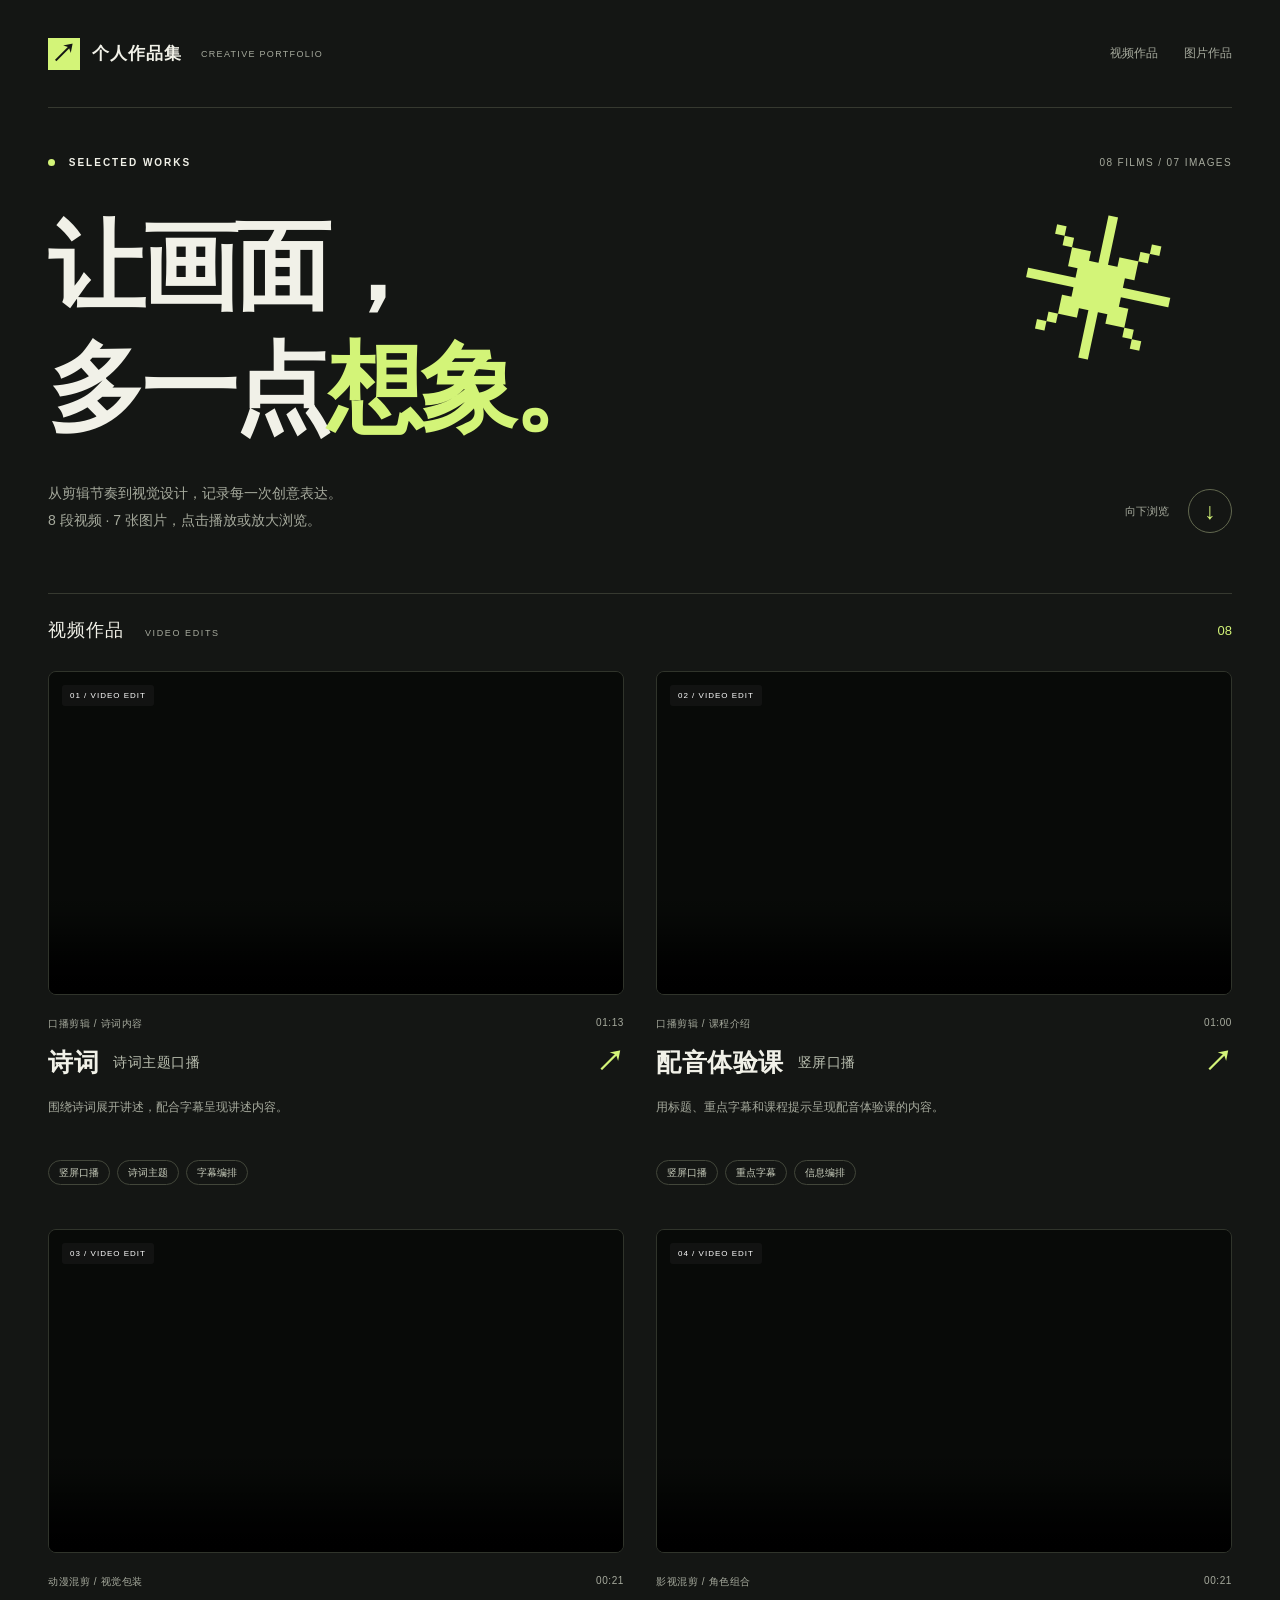
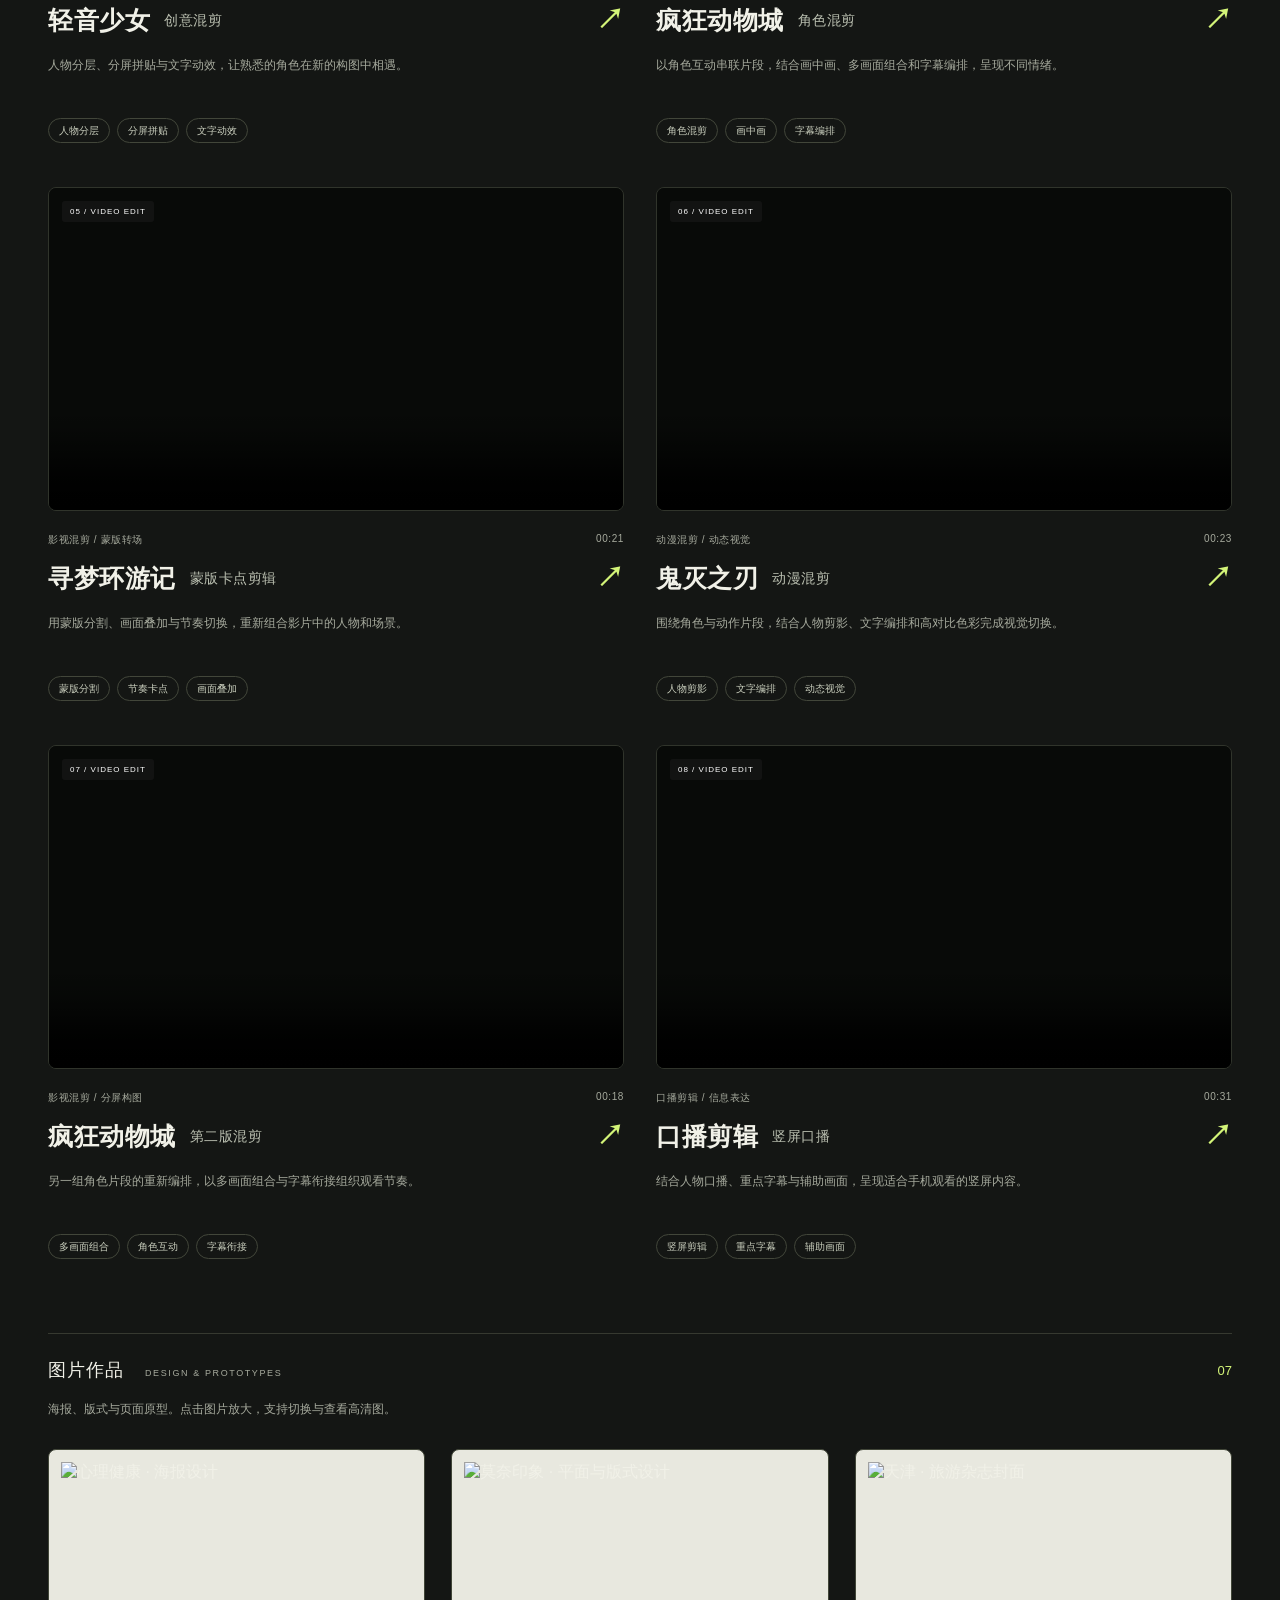
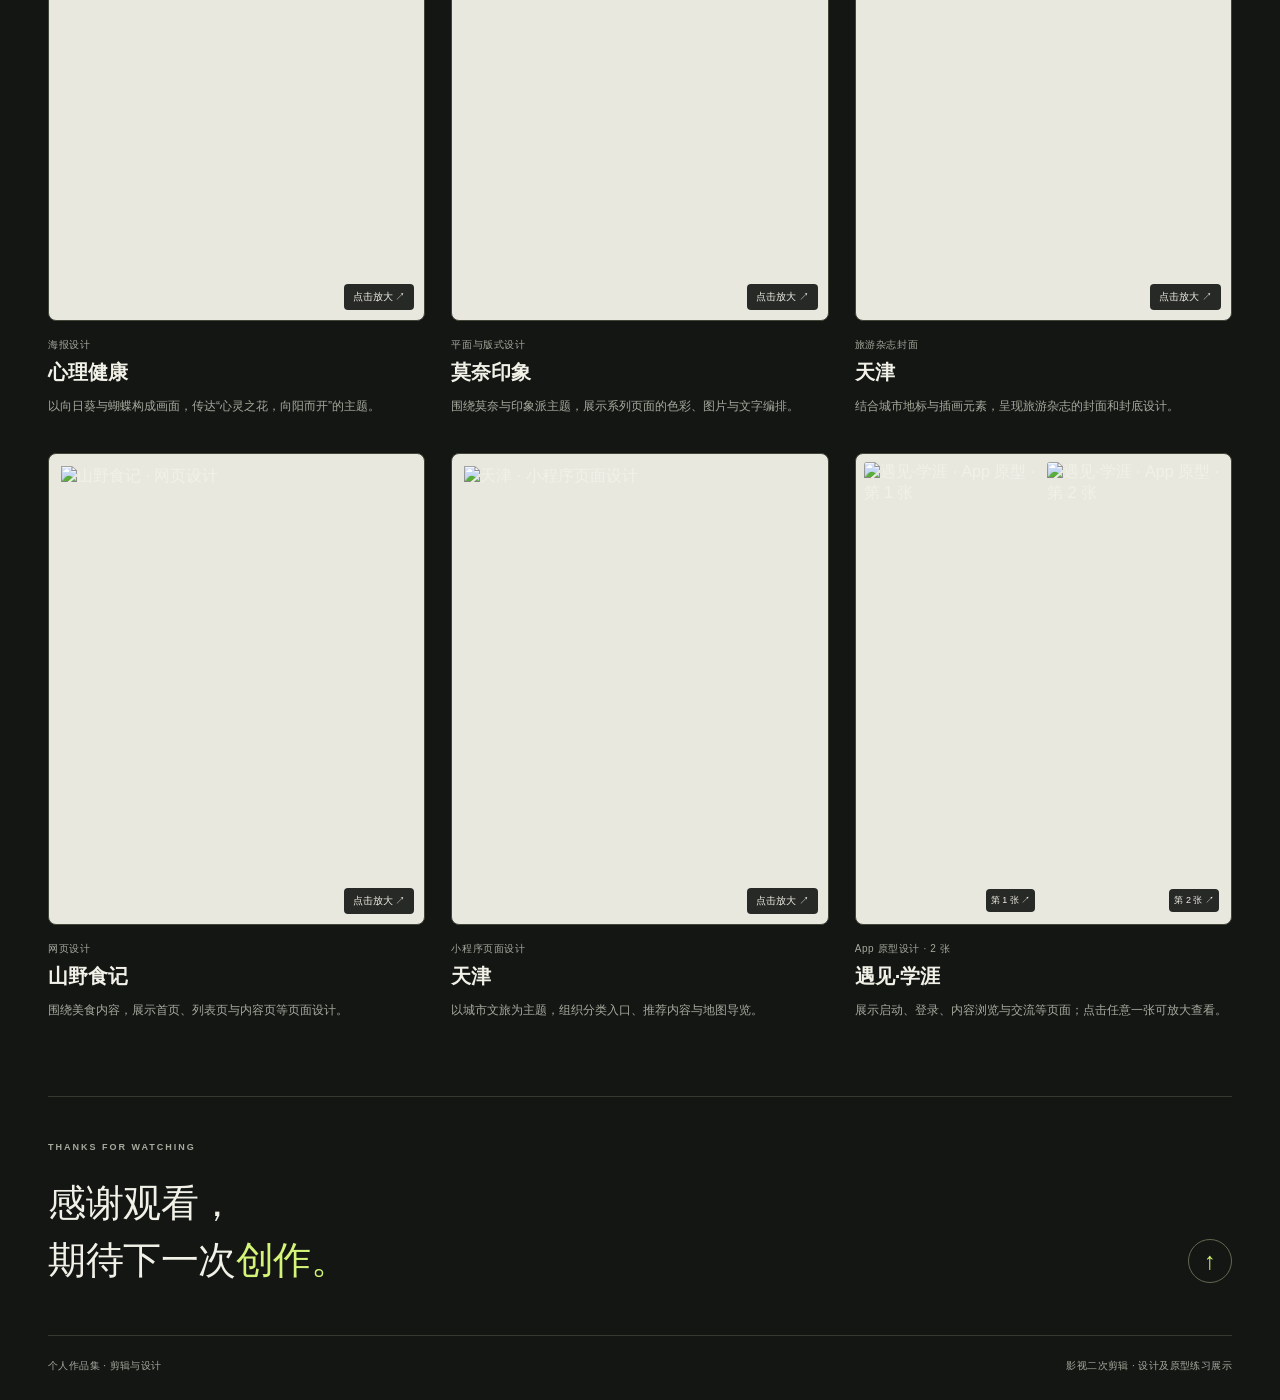
==== commit 070a31b9: "Rename the voiceover work to 配音体验课" ====
--- a/index.html
+++ b/index.html
@@ -38,11 +38,11 @@
           <p class="playback-error" id="poetry-edit-error" hidden>视频暂时无法播放，<a href="viewer.html?asset=assets%2Fpoetry-edit.mp4%3Fv%3D5b74bdcb6c" target="_blank" rel="noopener">点此直接打开</a>。</p>
         </article>
         <article class="work-card">
-          <div class="media-shell"><video id="talking-head-edit-02" controls playsinline preload="none" poster="https://sym-qiushui.oss-cn-beijing.aliyuncs.com/portfolio/assets/talking-head-edit-02-poster.jpg" aria-label="播放口播2配音体验课"><source src="https://sym-qiushui.oss-cn-beijing.aliyuncs.com/portfolio/assets/talking-head-edit-02.mp4?v=5a3c7c5e23" type="video/mp4">当前浏览器无法播放视频，请<a href="viewer.html?asset=assets%2Ftalking-head-edit-02.mp4%3Fv%3D5a3c7c5e23">直接打开视频</a>。</video><span class="media-label">02 / VIDEO EDIT</span></div>
+          <div class="media-shell"><video id="talking-head-edit-02" controls playsinline preload="none" poster="https://sym-qiushui.oss-cn-beijing.aliyuncs.com/portfolio/assets/talking-head-edit-02-poster.jpg" aria-label="播放配音体验课竖屏口播"><source src="https://sym-qiushui.oss-cn-beijing.aliyuncs.com/portfolio/assets/talking-head-edit-02.mp4?v=5a3c7c5e23" type="video/mp4">当前浏览器无法播放视频，请<a href="viewer.html?asset=assets%2Ftalking-head-edit-02.mp4%3Fv%3D5a3c7c5e23">直接打开视频</a>。</video><span class="media-label">02 / VIDEO EDIT</span></div>
           <div class="work-topline"><span>口播剪辑 / 课程介绍</span><span>01:00</span></div>
-          <h3>口播2<span>配音体验课</span><span class="work-arrow" aria-hidden="true">↗</span></h3>
+          <h3>配音体验课<span>竖屏口播</span><span class="work-arrow" aria-hidden="true">↗</span></h3>
           <p class="work-description">用标题、重点字幕和课程提示呈现配音体验课的内容。</p>
-          <ul class="tags" aria-label="口播2作品特点"><li>竖屏口播</li><li>重点字幕</li><li>信息编排</li></ul>
+          <ul class="tags" aria-label="配音体验课作品特点"><li>竖屏口播</li><li>重点字幕</li><li>信息编排</li></ul>
           <p class="playback-error" id="talking-head-edit-02-error" hidden>视频暂时无法播放，<a href="viewer.html?asset=assets%2Ftalking-head-edit-02.mp4%3Fv%3D5a3c7c5e23" target="_blank" rel="noopener">点此直接打开</a>。</p>
         </article>
         <article class="work-card">
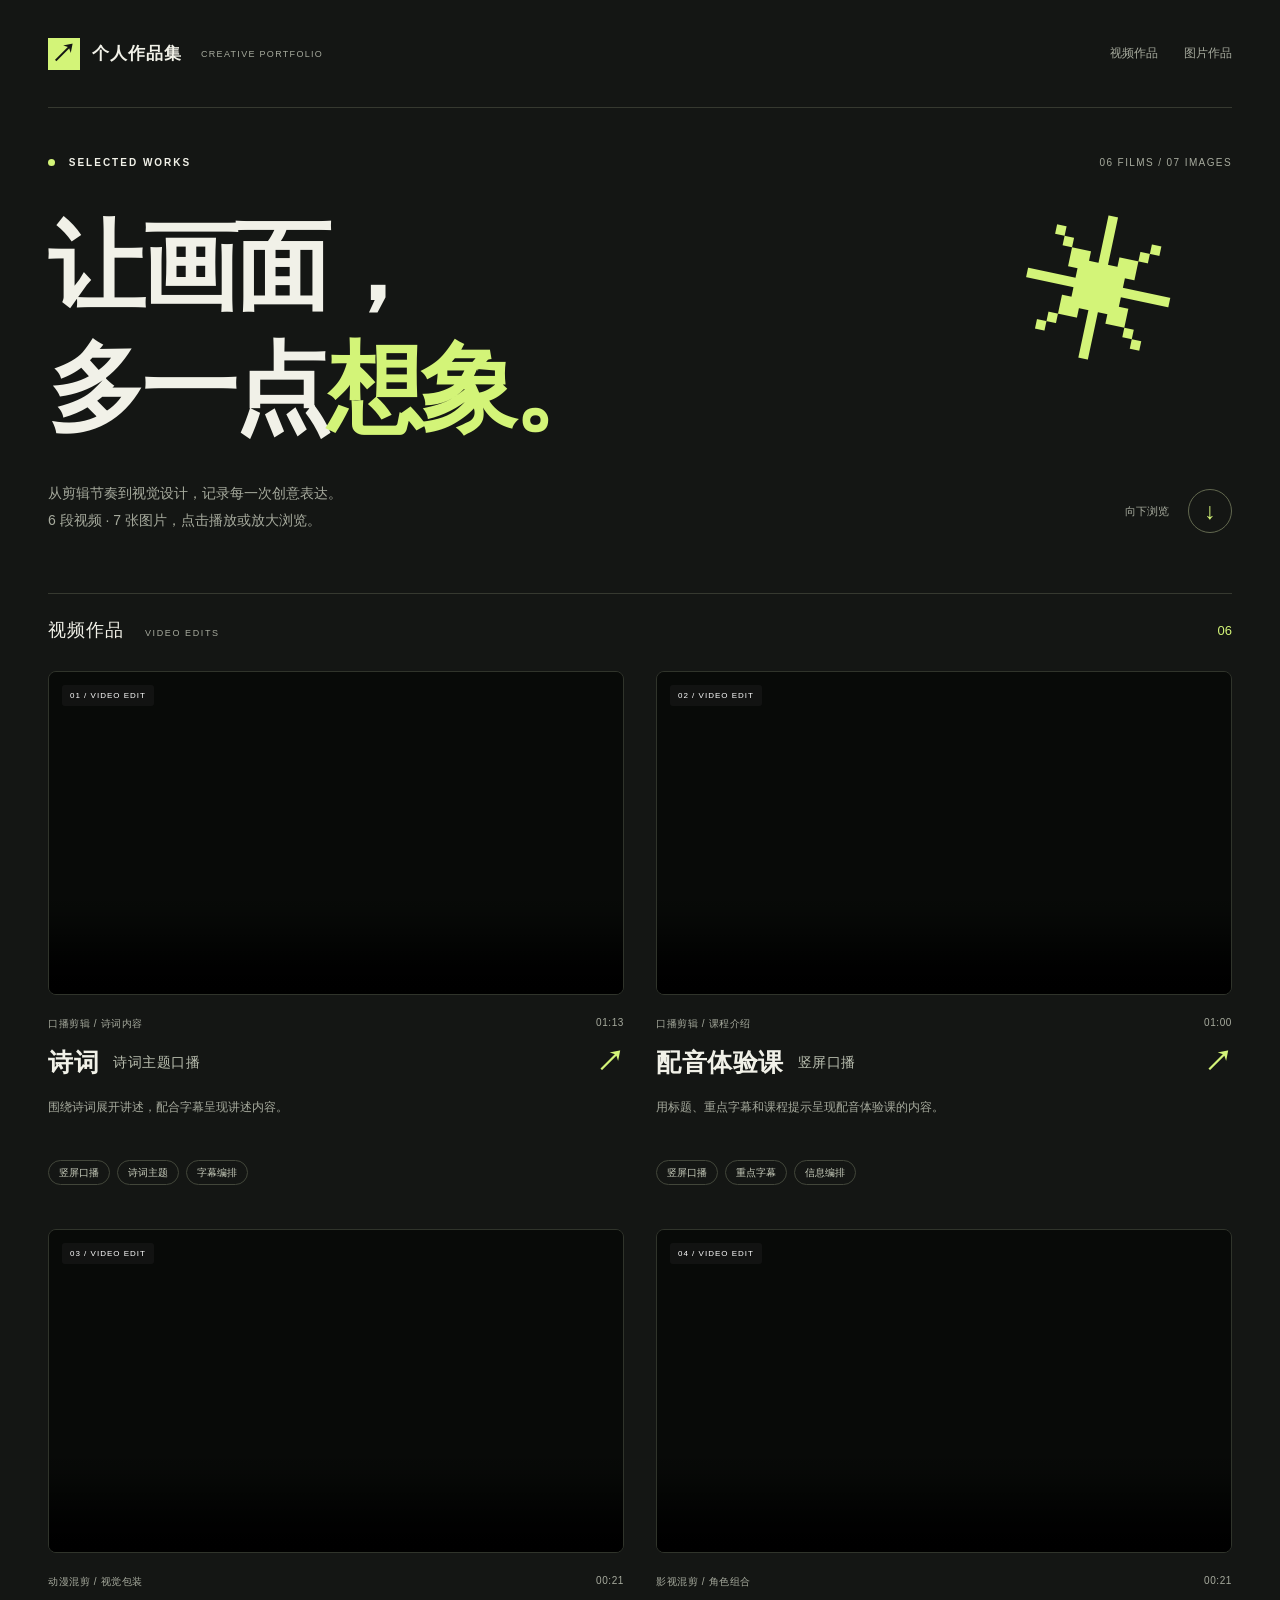
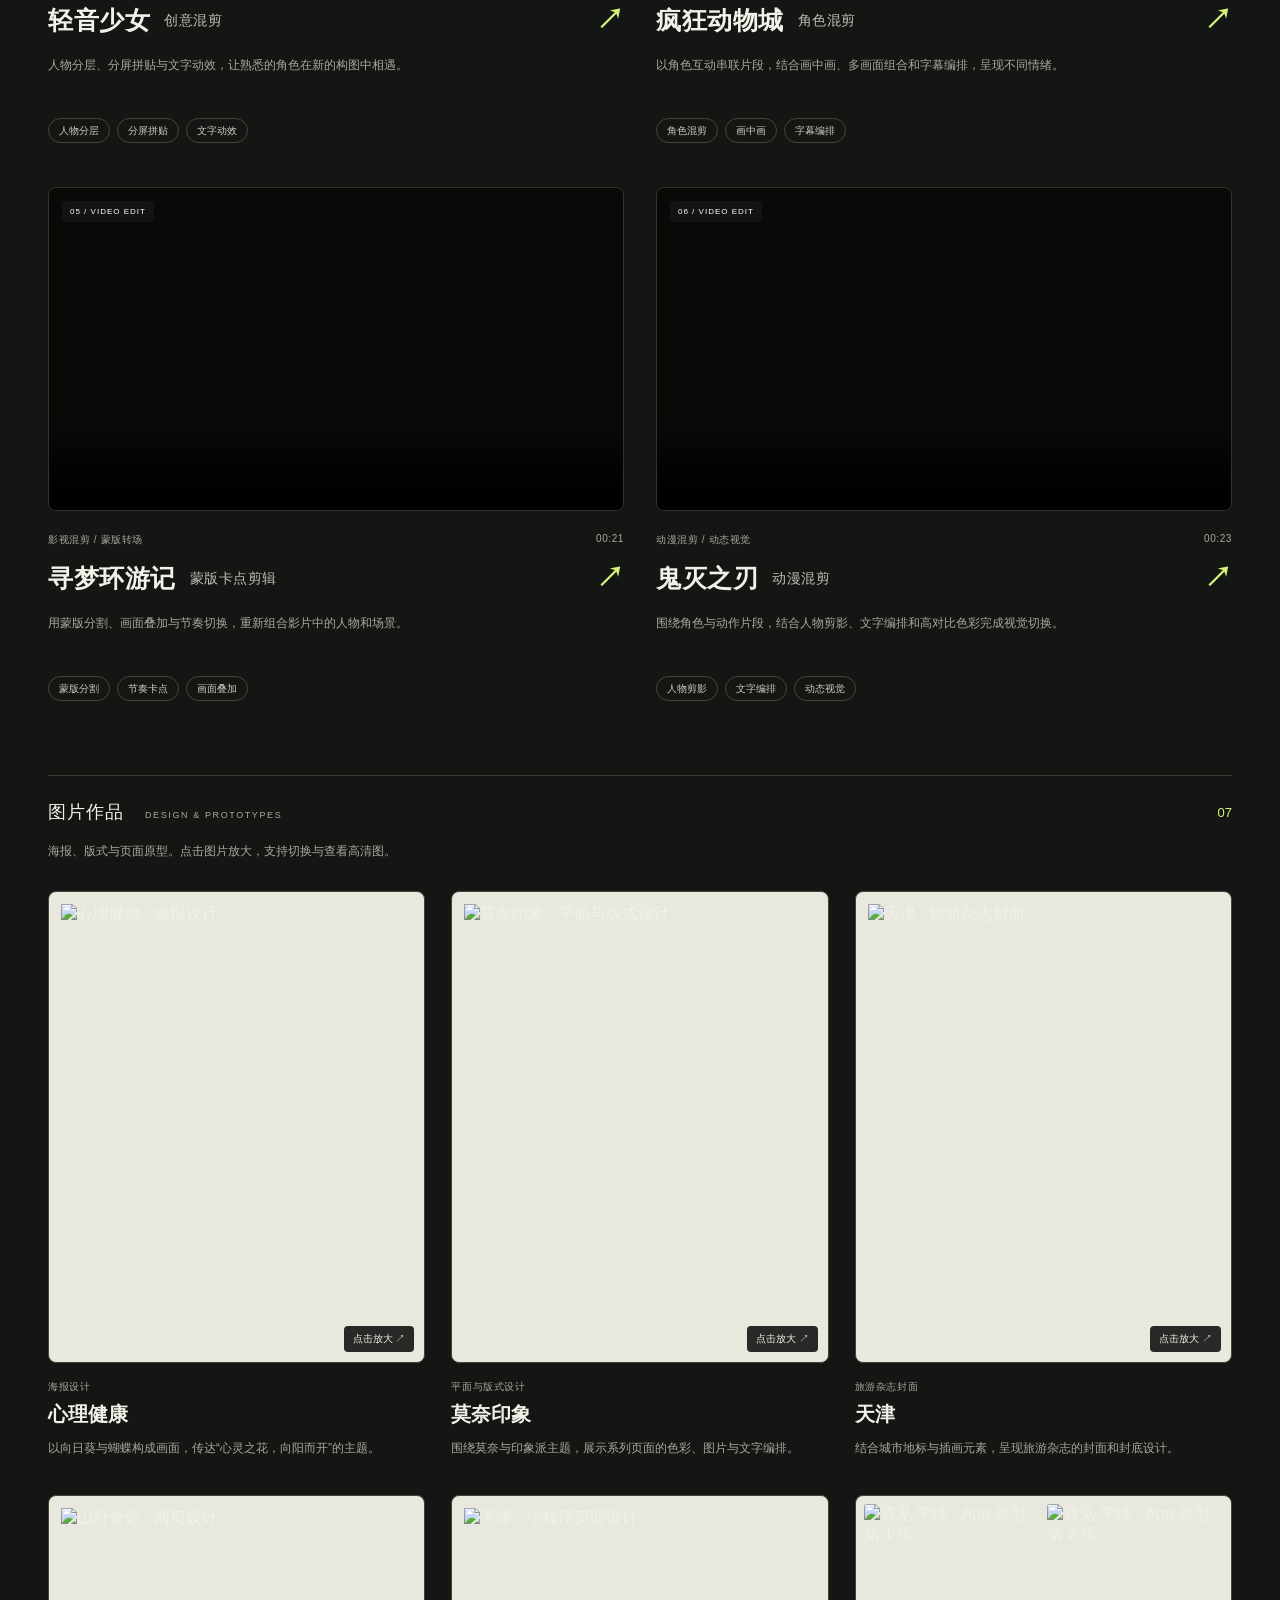
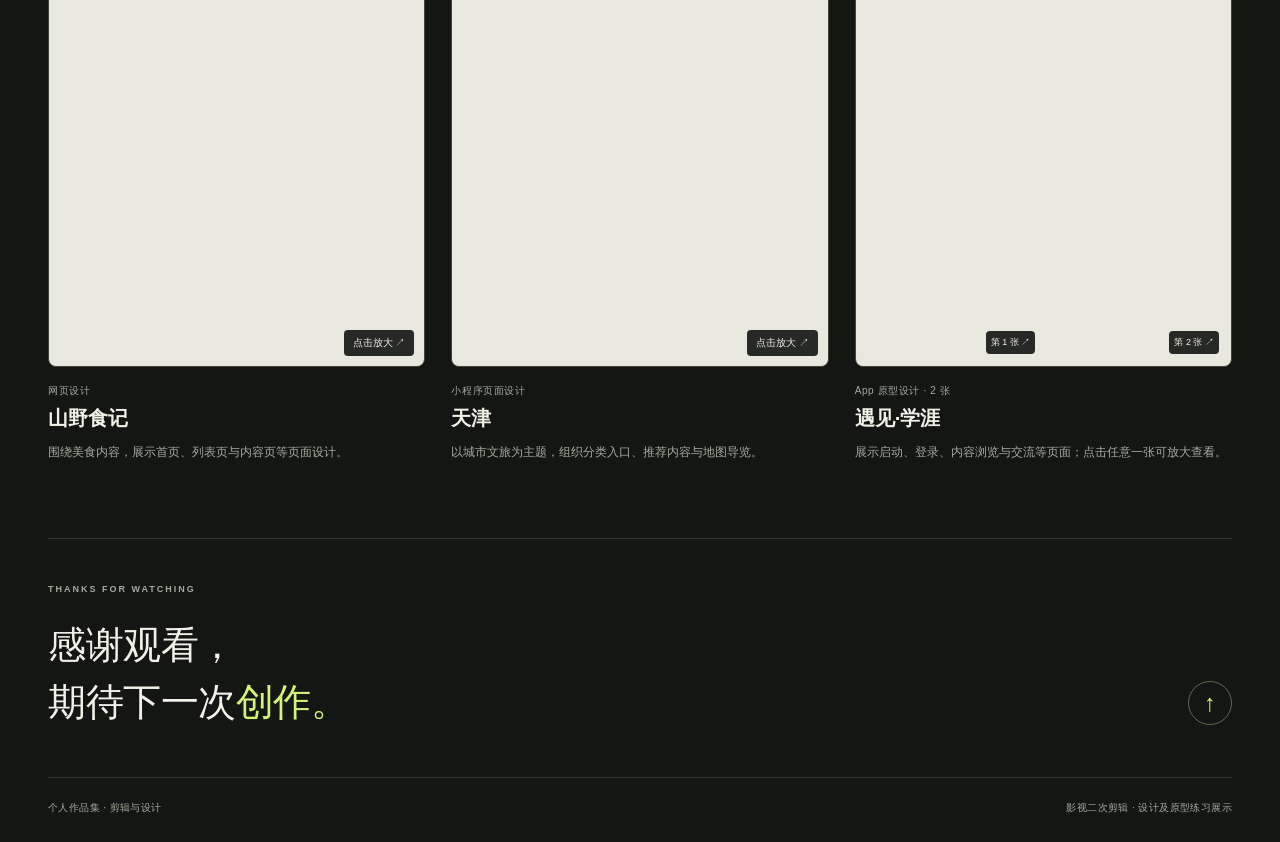
==== commit e98e9c6d: "Remove the final two videos from the portfolio listing" ====
--- a/index.html
+++ b/index.html
@@ -6,9 +6,9 @@
   <meta name="robots" content="noindex, nofollow, noarchive">
   <meta name="referrer" content="no-referrer">
   <meta name="theme-color" content="#141614">
-  <meta name="description" content="个人作品集：8 段剪辑视频与 7 张设计作品，包含影视混剪、口播、海报、网页和页面原型。">
+  <meta name="description" content="个人作品集：6 段剪辑视频与 7 张设计作品，包含影视混剪、口播、海报、网页和页面原型。">
   <meta property="og:title" content="个人作品集 · 剪辑与设计">
-  <meta property="og:description" content="8 段视频，7 张设计作品。点击播放视频，放大浏览设计。">
+  <meta property="og:description" content="6 段视频，7 张设计作品。点击播放视频，放大浏览设计。">
   <meta property="og:type" content="website">
   <meta property="og:url" content="https://qiushui0901.github.io/sym-video-portfolio/">
   <meta property="og:image" content="https://sym-qiushui.oss-cn-beijing.aliyuncs.com/portfolio/assets/k-on-edit-poster.jpg">
@@ -22,12 +22,12 @@
   </header>
   <main id="top">
     <section class="hero wrap" aria-labelledby="hero-title">
-      <div class="hero-meta"><span class="eyebrow"><i aria-hidden="true"></i> SELECTED WORKS</span><span class="volume">08 FILMS / 07 IMAGES</span></div>
+      <div class="hero-meta"><span class="eyebrow"><i aria-hidden="true"></i> SELECTED WORKS</span><span class="volume">06 FILMS / 07 IMAGES</span></div>
       <h1 id="hero-title">让画面，<br>多一点<span class="accent">想象。</span><span class="hero-asterisk" aria-hidden="true">✳</span></h1>
-      <div class="hero-bottom"><p>从剪辑节奏到视觉设计，记录每一次创意表达。<br>8 段视频 · 7 张图片，点击播放或放大浏览。</p><a class="scroll-link" href="#works" aria-label="向下浏览视频与设计作品"><span>向下浏览</span><span class="arrow-circle" aria-hidden="true">↓</span></a></div>
+      <div class="hero-bottom"><p>从剪辑节奏到视觉设计，记录每一次创意表达。<br>6 段视频 · 7 张图片，点击播放或放大浏览。</p><a class="scroll-link" href="#works" aria-label="向下浏览视频与设计作品"><span>向下浏览</span><span class="arrow-circle" aria-hidden="true">↓</span></a></div>
     </section>
     <section class="works wrap" id="works" aria-labelledby="works-title">
-      <div class="section-heading"><h2 id="works-title">视频作品 <span>VIDEO EDITS</span></h2><span class="works-count">08</span></div>
+      <div class="section-heading"><h2 id="works-title">视频作品 <span>VIDEO EDITS</span></h2><span class="works-count">06</span></div>
       <div class="work-grid">
         <article class="work-card">
           <div class="media-shell"><video id="poetry-edit" controls playsinline preload="none" poster="https://sym-qiushui.oss-cn-beijing.aliyuncs.com/portfolio/assets/poetry-edit-poster.jpg" aria-label="播放诗词诗词主题口播"><source src="https://sym-qiushui.oss-cn-beijing.aliyuncs.com/portfolio/assets/poetry-edit.mp4?v=5b74bdcb6c" type="video/mp4">当前浏览器无法播放视频，请<a href="viewer.html?asset=assets%2Fpoetry-edit.mp4%3Fv%3D5b74bdcb6c">直接打开视频</a>。</video><span class="media-label">01 / VIDEO EDIT</span></div>
@@ -77,22 +77,6 @@
           <ul class="tags" aria-label="鬼灭之刃作品特点"><li>人物剪影</li><li>文字编排</li><li>动态视觉</li></ul>
           <p class="playback-error" id="demon-slayer-edit-error" hidden>视频暂时无法播放，<a href="viewer.html?asset=assets%2Fdemon-slayer-edit.mp4%3Fv%3D72e7216dc3" target="_blank" rel="noopener">点此直接打开</a>。</p>
         </article>
-        <article class="work-card">
-          <div class="media-shell"><video id="zootopia-edit-02" controls playsinline preload="none" poster="https://sym-qiushui.oss-cn-beijing.aliyuncs.com/portfolio/assets/zootopia-edit-02-poster.jpg" aria-label="播放疯狂动物城第二版混剪"><source src="https://sym-qiushui.oss-cn-beijing.aliyuncs.com/portfolio/assets/zootopia-edit-02.mp4?v=fbac1d64b8" type="video/mp4">当前浏览器无法播放视频，请<a href="viewer.html?asset=assets%2Fzootopia-edit-02.mp4%3Fv%3Dfbac1d64b8">直接打开视频</a>。</video><span class="media-label">07 / VIDEO EDIT</span></div>
-          <div class="work-topline"><span>影视混剪 / 分屏构图</span><span>00:18</span></div>
-          <h3>疯狂动物城<span>第二版混剪</span><span class="work-arrow" aria-hidden="true">↗</span></h3>
-          <p class="work-description">另一组角色片段的重新编排，以多画面组合与字幕衔接组织观看节奏。</p>
-          <ul class="tags" aria-label="疯狂动物城作品特点"><li>多画面组合</li><li>角色互动</li><li>字幕衔接</li></ul>
-          <p class="playback-error" id="zootopia-edit-02-error" hidden>视频暂时无法播放，<a href="viewer.html?asset=assets%2Fzootopia-edit-02.mp4%3Fv%3Dfbac1d64b8" target="_blank" rel="noopener">点此直接打开</a>。</p>
-        </article>
-        <article class="work-card">
-          <div class="media-shell"><video id="talking-head-edit" controls playsinline preload="none" poster="https://sym-qiushui.oss-cn-beijing.aliyuncs.com/portfolio/assets/talking-head-edit-poster.jpg" aria-label="播放口播剪辑竖屏口播"><source src="https://sym-qiushui.oss-cn-beijing.aliyuncs.com/portfolio/assets/talking-head-edit.mp4?v=0f4c8e88c4" type="video/mp4">当前浏览器无法播放视频，请<a href="viewer.html?asset=assets%2Ftalking-head-edit.mp4%3Fv%3D0f4c8e88c4">直接打开视频</a>。</video><span class="media-label">08 / VIDEO EDIT</span></div>
-          <div class="work-topline"><span>口播剪辑 / 信息表达</span><span>00:31</span></div>
-          <h3>口播剪辑<span>竖屏口播</span><span class="work-arrow" aria-hidden="true">↗</span></h3>
-          <p class="work-description">结合人物口播、重点字幕与辅助画面，呈现适合手机观看的竖屏内容。</p>
-          <ul class="tags" aria-label="口播剪辑作品特点"><li>竖屏剪辑</li><li>重点字幕</li><li>辅助画面</li></ul>
-          <p class="playback-error" id="talking-head-edit-error" hidden>视频暂时无法播放，<a href="viewer.html?asset=assets%2Ftalking-head-edit.mp4%3Fv%3D0f4c8e88c4" target="_blank" rel="noopener">点此直接打开</a>。</p>
-        </article>
       </div>
     </section>
     <section class="designs wrap" id="designs" aria-labelledby="designs-title">
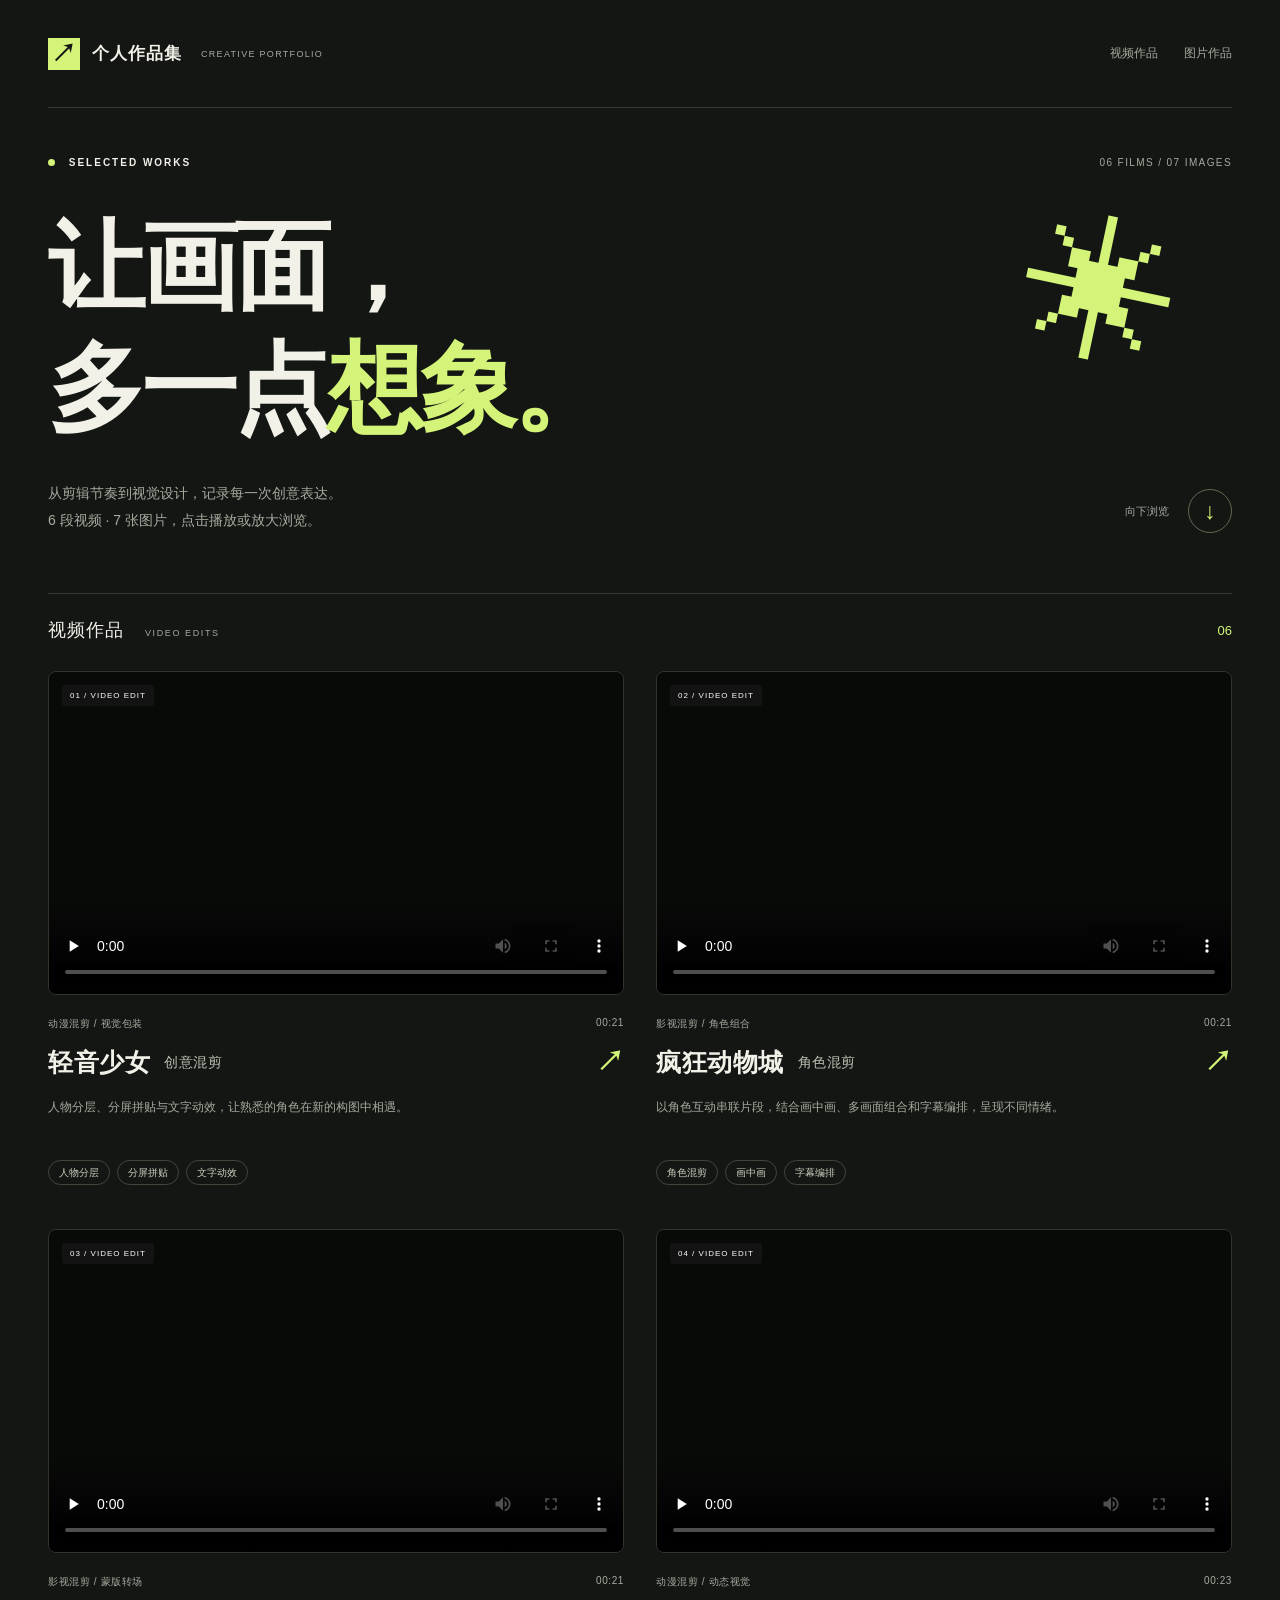
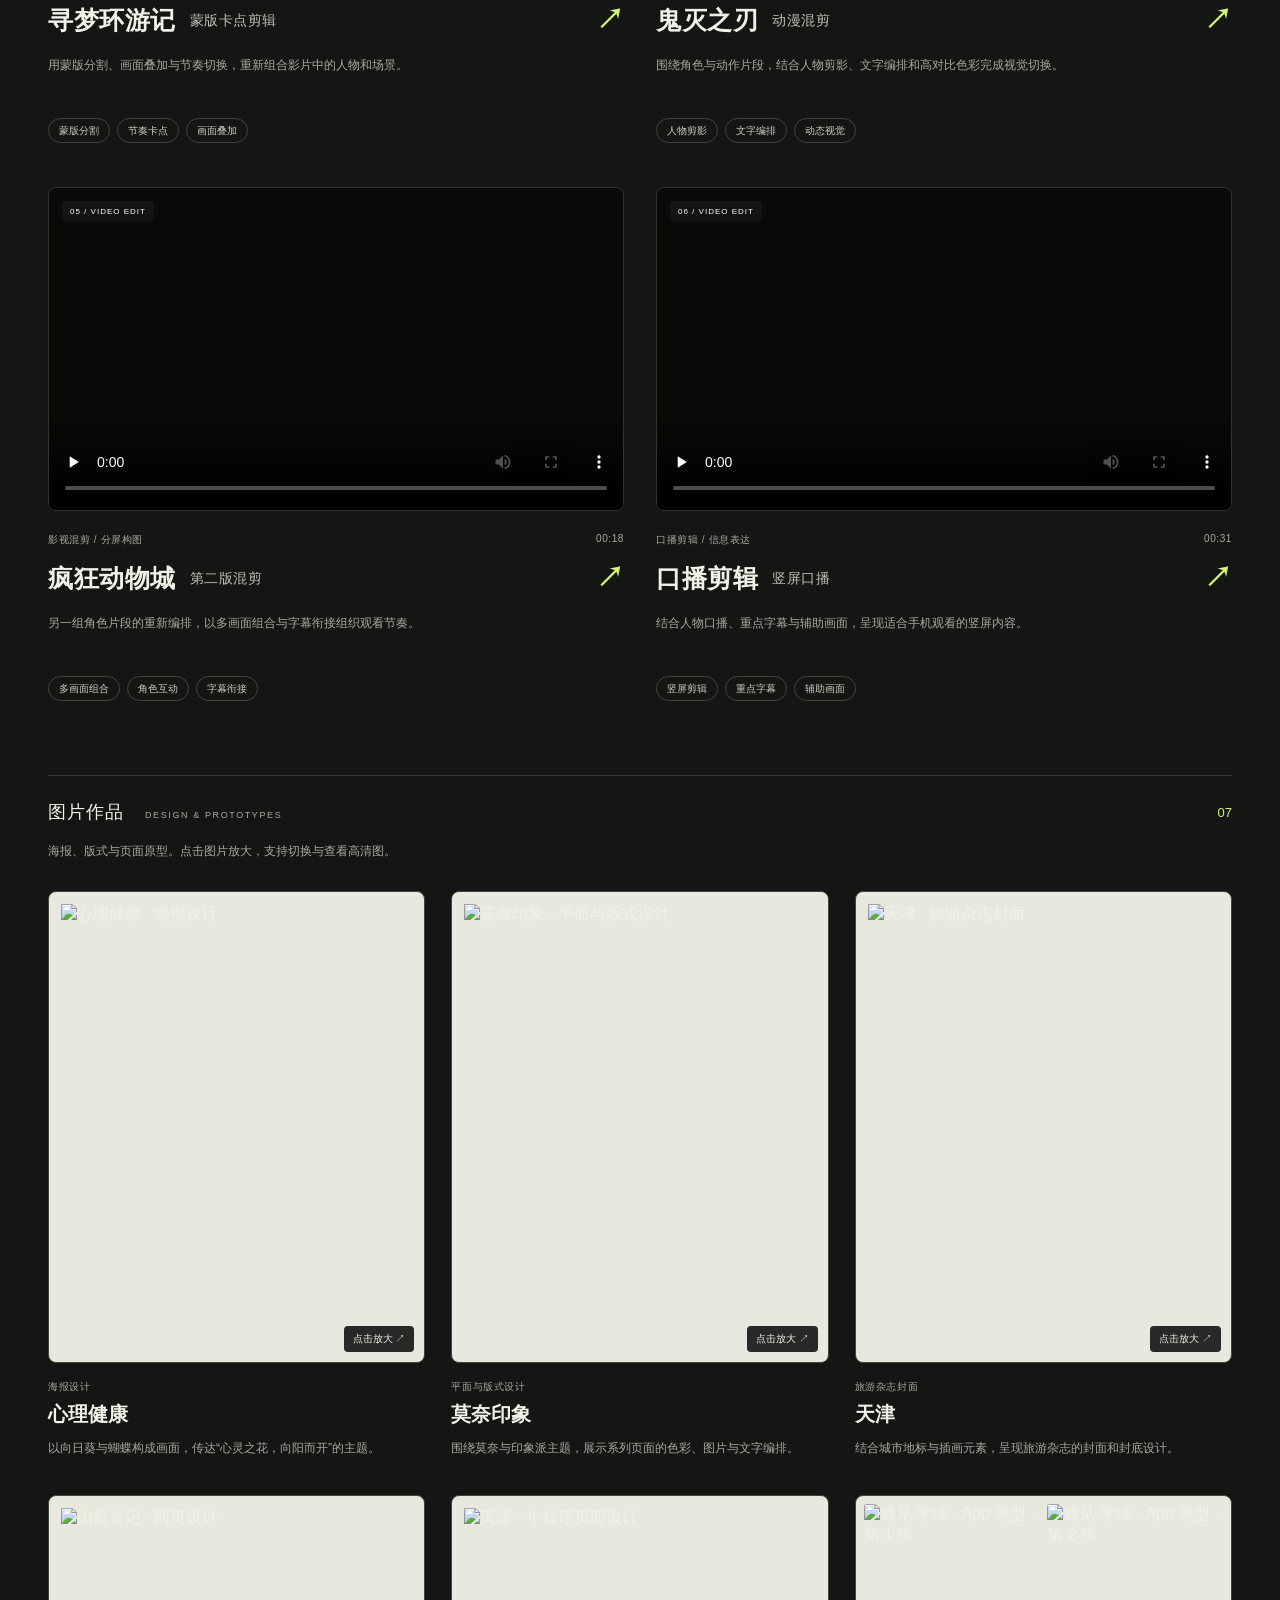
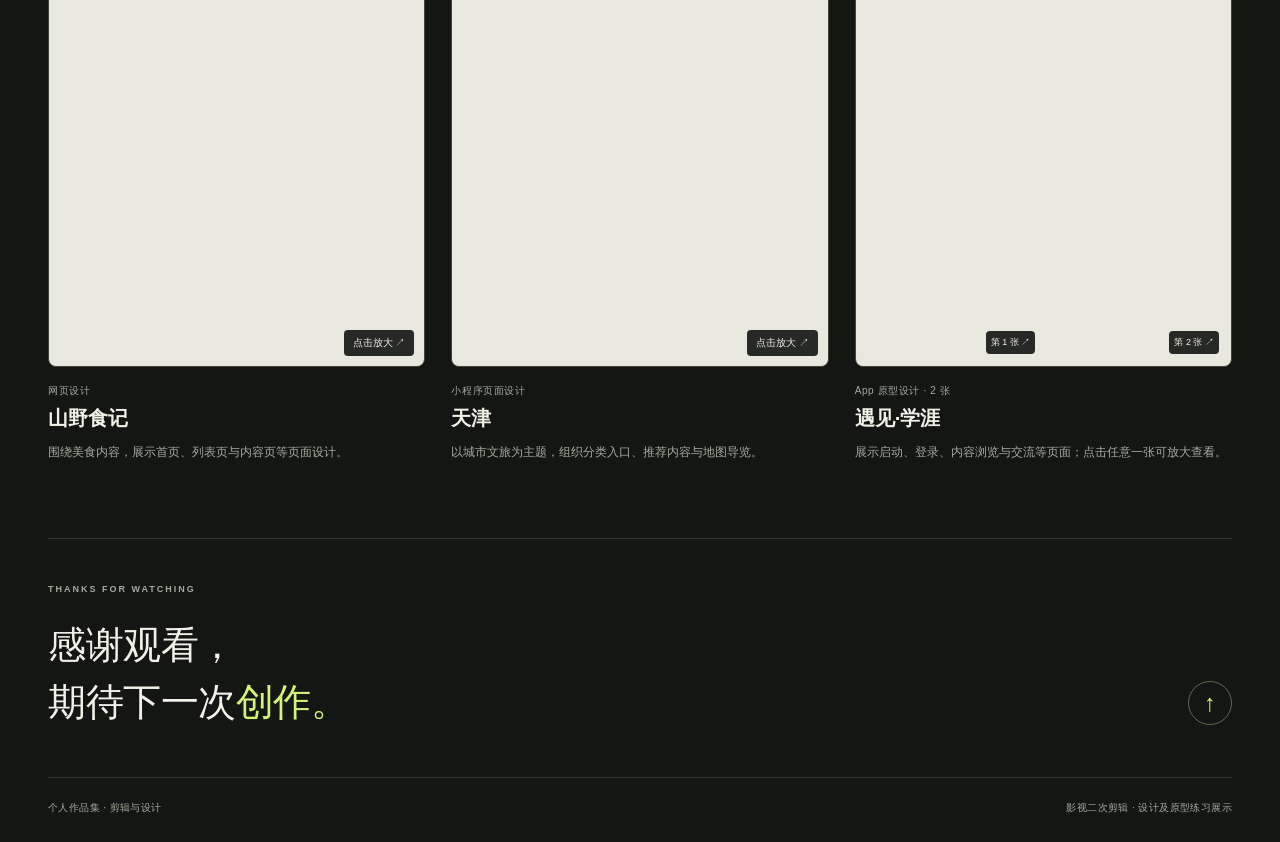
==== commit 34beadbc: "Hide the poetry and voiceover class videos from the portfolio" ====
--- a/index.html
+++ b/index.html
@@ -30,23 +30,7 @@
       <div class="section-heading"><h2 id="works-title">视频作品 <span>VIDEO EDITS</span></h2><span class="works-count">06</span></div>
       <div class="work-grid">
         <article class="work-card">
-          <div class="media-shell"><video id="poetry-edit" controls playsinline preload="none" poster="https://sym-qiushui.oss-cn-beijing.aliyuncs.com/portfolio/assets/poetry-edit-poster.jpg" aria-label="播放诗词诗词主题口播"><source src="https://sym-qiushui.oss-cn-beijing.aliyuncs.com/portfolio/assets/poetry-edit.mp4?v=5b74bdcb6c" type="video/mp4">当前浏览器无法播放视频，请<a href="viewer.html?asset=assets%2Fpoetry-edit.mp4%3Fv%3D5b74bdcb6c">直接打开视频</a>。</video><span class="media-label">01 / VIDEO EDIT</span></div>
-          <div class="work-topline"><span>口播剪辑 / 诗词内容</span><span>01:13</span></div>
-          <h3>诗词<span>诗词主题口播</span><span class="work-arrow" aria-hidden="true">↗</span></h3>
-          <p class="work-description">围绕诗词展开讲述，配合字幕呈现讲述内容。</p>
-          <ul class="tags" aria-label="诗词作品特点"><li>竖屏口播</li><li>诗词主题</li><li>字幕编排</li></ul>
-          <p class="playback-error" id="poetry-edit-error" hidden>视频暂时无法播放，<a href="viewer.html?asset=assets%2Fpoetry-edit.mp4%3Fv%3D5b74bdcb6c" target="_blank" rel="noopener">点此直接打开</a>。</p>
-        </article>
-        <article class="work-card">
-          <div class="media-shell"><video id="talking-head-edit-02" controls playsinline preload="none" poster="https://sym-qiushui.oss-cn-beijing.aliyuncs.com/portfolio/assets/talking-head-edit-02-poster.jpg" aria-label="播放配音体验课竖屏口播"><source src="https://sym-qiushui.oss-cn-beijing.aliyuncs.com/portfolio/assets/talking-head-edit-02.mp4?v=5a3c7c5e23" type="video/mp4">当前浏览器无法播放视频，请<a href="viewer.html?asset=assets%2Ftalking-head-edit-02.mp4%3Fv%3D5a3c7c5e23">直接打开视频</a>。</video><span class="media-label">02 / VIDEO EDIT</span></div>
-          <div class="work-topline"><span>口播剪辑 / 课程介绍</span><span>01:00</span></div>
-          <h3>配音体验课<span>竖屏口播</span><span class="work-arrow" aria-hidden="true">↗</span></h3>
-          <p class="work-description">用标题、重点字幕和课程提示呈现配音体验课的内容。</p>
-          <ul class="tags" aria-label="配音体验课作品特点"><li>竖屏口播</li><li>重点字幕</li><li>信息编排</li></ul>
-          <p class="playback-error" id="talking-head-edit-02-error" hidden>视频暂时无法播放，<a href="viewer.html?asset=assets%2Ftalking-head-edit-02.mp4%3Fv%3D5a3c7c5e23" target="_blank" rel="noopener">点此直接打开</a>。</p>
-        </article>
-        <article class="work-card">
-          <div class="media-shell"><video id="k-on-edit" controls playsinline preload="none" poster="https://sym-qiushui.oss-cn-beijing.aliyuncs.com/portfolio/assets/k-on-edit-poster.jpg" aria-label="播放轻音少女创意混剪"><source src="https://sym-qiushui.oss-cn-beijing.aliyuncs.com/portfolio/assets/k-on-edit.mp4?v=f674c52f29" type="video/mp4">当前浏览器无法播放视频，请<a href="viewer.html?asset=assets%2Fk-on-edit.mp4%3Fv%3Df674c52f29">直接打开视频</a>。</video><span class="media-label">03 / VIDEO EDIT</span></div>
+          <div class="media-shell"><video id="k-on-edit" controls playsinline preload="none" poster="https://sym-qiushui.oss-cn-beijing.aliyuncs.com/portfolio/assets/k-on-edit-poster.jpg" aria-label="播放轻音少女创意混剪"><source src="https://sym-qiushui.oss-cn-beijing.aliyuncs.com/portfolio/assets/k-on-edit.mp4?v=f674c52f29" type="video/mp4">当前浏览器无法播放视频，请<a href="viewer.html?asset=assets%2Fk-on-edit.mp4%3Fv%3Df674c52f29">直接打开视频</a>。</video><span class="media-label">01 / VIDEO EDIT</span></div>
           <div class="work-topline"><span>动漫混剪 / 视觉包装</span><span>00:21</span></div>
           <h3>轻音少女<span>创意混剪</span><span class="work-arrow" aria-hidden="true">↗</span></h3>
           <p class="work-description">人物分层、分屏拼贴与文字动效，让熟悉的角色在新的构图中相遇。</p>
@@ -54,7 +38,7 @@
           <p class="playback-error" id="k-on-edit-error" hidden>视频暂时无法播放，<a href="viewer.html?asset=assets%2Fk-on-edit.mp4%3Fv%3Df674c52f29" target="_blank" rel="noopener">点此直接打开</a>。</p>
         </article>
         <article class="work-card">
-          <div class="media-shell"><video id="zootopia-edit" controls playsinline preload="none" poster="https://sym-qiushui.oss-cn-beijing.aliyuncs.com/portfolio/assets/zootopia-edit-poster.jpg" aria-label="播放疯狂动物城角色混剪"><source src="https://sym-qiushui.oss-cn-beijing.aliyuncs.com/portfolio/assets/zootopia-edit.mp4?v=83fe9bf267" type="video/mp4">当前浏览器无法播放视频，请<a href="viewer.html?asset=assets%2Fzootopia-edit.mp4%3Fv%3D83fe9bf267">直接打开视频</a>。</video><span class="media-label">04 / VIDEO EDIT</span></div>
+          <div class="media-shell"><video id="zootopia-edit" controls playsinline preload="none" poster="https://sym-qiushui.oss-cn-beijing.aliyuncs.com/portfolio/assets/zootopia-edit-poster.jpg" aria-label="播放疯狂动物城角色混剪"><source src="https://sym-qiushui.oss-cn-beijing.aliyuncs.com/portfolio/assets/zootopia-edit.mp4?v=83fe9bf267" type="video/mp4">当前浏览器无法播放视频，请<a href="viewer.html?asset=assets%2Fzootopia-edit.mp4%3Fv%3D83fe9bf267">直接打开视频</a>。</video><span class="media-label">02 / VIDEO EDIT</span></div>
           <div class="work-topline"><span>影视混剪 / 角色组合</span><span>00:21</span></div>
           <h3>疯狂动物城<span>角色混剪</span><span class="work-arrow" aria-hidden="true">↗</span></h3>
           <p class="work-description">以角色互动串联片段，结合画中画、多画面组合和字幕编排，呈现不同情绪。</p>
@@ -62,7 +46,7 @@
           <p class="playback-error" id="zootopia-edit-error" hidden>视频暂时无法播放，<a href="viewer.html?asset=assets%2Fzootopia-edit.mp4%3Fv%3D83fe9bf267" target="_blank" rel="noopener">点此直接打开</a>。</p>
         </article>
         <article class="work-card">
-          <div class="media-shell"><video id="coco-mask-edit" controls playsinline preload="none" poster="https://sym-qiushui.oss-cn-beijing.aliyuncs.com/portfolio/assets/coco-mask-edit-poster.jpg" aria-label="播放寻梦环游记蒙版卡点剪辑"><source src="https://sym-qiushui.oss-cn-beijing.aliyuncs.com/portfolio/assets/coco-mask-edit.mp4?v=62c3273e0f" type="video/mp4">当前浏览器无法播放视频，请<a href="viewer.html?asset=assets%2Fcoco-mask-edit.mp4%3Fv%3D62c3273e0f">直接打开视频</a>。</video><span class="media-label">05 / VIDEO EDIT</span></div>
+          <div class="media-shell"><video id="coco-mask-edit" controls playsinline preload="none" poster="https://sym-qiushui.oss-cn-beijing.aliyuncs.com/portfolio/assets/coco-mask-edit-poster.jpg" aria-label="播放寻梦环游记蒙版卡点剪辑"><source src="https://sym-qiushui.oss-cn-beijing.aliyuncs.com/portfolio/assets/coco-mask-edit.mp4?v=62c3273e0f" type="video/mp4">当前浏览器无法播放视频，请<a href="viewer.html?asset=assets%2Fcoco-mask-edit.mp4%3Fv%3D62c3273e0f">直接打开视频</a>。</video><span class="media-label">03 / VIDEO EDIT</span></div>
           <div class="work-topline"><span>影视混剪 / 蒙版转场</span><span>00:21</span></div>
           <h3>寻梦环游记<span>蒙版卡点剪辑</span><span class="work-arrow" aria-hidden="true">↗</span></h3>
           <p class="work-description">用蒙版分割、画面叠加与节奏切换，重新组合影片中的人物和场景。</p>
@@ -70,12 +54,28 @@
           <p class="playback-error" id="coco-mask-edit-error" hidden>视频暂时无法播放，<a href="viewer.html?asset=assets%2Fcoco-mask-edit.mp4%3Fv%3D62c3273e0f" target="_blank" rel="noopener">点此直接打开</a>。</p>
         </article>
         <article class="work-card">
-          <div class="media-shell"><video id="demon-slayer-edit" controls playsinline preload="none" poster="https://sym-qiushui.oss-cn-beijing.aliyuncs.com/portfolio/assets/demon-slayer-edit-poster.jpg" aria-label="播放鬼灭之刃动漫混剪"><source src="https://sym-qiushui.oss-cn-beijing.aliyuncs.com/portfolio/assets/demon-slayer-edit.mp4?v=72e7216dc3" type="video/mp4">当前浏览器无法播放视频，请<a href="viewer.html?asset=assets%2Fdemon-slayer-edit.mp4%3Fv%3D72e7216dc3">直接打开视频</a>。</video><span class="media-label">06 / VIDEO EDIT</span></div>
+          <div class="media-shell"><video id="demon-slayer-edit" controls playsinline preload="none" poster="https://sym-qiushui.oss-cn-beijing.aliyuncs.com/portfolio/assets/demon-slayer-edit-poster.jpg" aria-label="播放鬼灭之刃动漫混剪"><source src="https://sym-qiushui.oss-cn-beijing.aliyuncs.com/portfolio/assets/demon-slayer-edit.mp4?v=72e7216dc3" type="video/mp4">当前浏览器无法播放视频，请<a href="viewer.html?asset=assets%2Fdemon-slayer-edit.mp4%3Fv%3D72e7216dc3">直接打开视频</a>。</video><span class="media-label">04 / VIDEO EDIT</span></div>
           <div class="work-topline"><span>动漫混剪 / 动态视觉</span><span>00:23</span></div>
           <h3>鬼灭之刃<span>动漫混剪</span><span class="work-arrow" aria-hidden="true">↗</span></h3>
           <p class="work-description">围绕角色与动作片段，结合人物剪影、文字编排和高对比色彩完成视觉切换。</p>
           <ul class="tags" aria-label="鬼灭之刃作品特点"><li>人物剪影</li><li>文字编排</li><li>动态视觉</li></ul>
           <p class="playback-error" id="demon-slayer-edit-error" hidden>视频暂时无法播放，<a href="viewer.html?asset=assets%2Fdemon-slayer-edit.mp4%3Fv%3D72e7216dc3" target="_blank" rel="noopener">点此直接打开</a>。</p>
+        </article>
+        <article class="work-card">
+          <div class="media-shell"><video id="zootopia-edit-02" controls playsinline preload="none" poster="https://sym-qiushui.oss-cn-beijing.aliyuncs.com/portfolio/assets/zootopia-edit-02-poster.jpg" aria-label="播放疯狂动物城第二版混剪"><source src="https://sym-qiushui.oss-cn-beijing.aliyuncs.com/portfolio/assets/zootopia-edit-02.mp4?v=fbac1d64b8" type="video/mp4">当前浏览器无法播放视频，请<a href="viewer.html?asset=assets%2Fzootopia-edit-02.mp4%3Fv%3Dfbac1d64b8">直接打开视频</a>。</video><span class="media-label">05 / VIDEO EDIT</span></div>
+          <div class="work-topline"><span>影视混剪 / 分屏构图</span><span>00:18</span></div>
+          <h3>疯狂动物城<span>第二版混剪</span><span class="work-arrow" aria-hidden="true">↗</span></h3>
+          <p class="work-description">另一组角色片段的重新编排，以多画面组合与字幕衔接组织观看节奏。</p>
+          <ul class="tags" aria-label="疯狂动物城作品特点"><li>多画面组合</li><li>角色互动</li><li>字幕衔接</li></ul>
+          <p class="playback-error" id="zootopia-edit-02-error" hidden>视频暂时无法播放，<a href="viewer.html?asset=assets%2Fzootopia-edit-02.mp4%3Fv%3Dfbac1d64b8" target="_blank" rel="noopener">点此直接打开</a>。</p>
+        </article>
+        <article class="work-card">
+          <div class="media-shell"><video id="talking-head-edit" controls playsinline preload="none" poster="https://sym-qiushui.oss-cn-beijing.aliyuncs.com/portfolio/assets/talking-head-edit-poster.jpg" aria-label="播放口播剪辑竖屏口播"><source src="https://sym-qiushui.oss-cn-beijing.aliyuncs.com/portfolio/assets/talking-head-edit.mp4?v=0f4c8e88c4" type="video/mp4">当前浏览器无法播放视频，请<a href="viewer.html?asset=assets%2Ftalking-head-edit.mp4%3Fv%3D0f4c8e88c4">直接打开视频</a>。</video><span class="media-label">06 / VIDEO EDIT</span></div>
+          <div class="work-topline"><span>口播剪辑 / 信息表达</span><span>00:31</span></div>
+          <h3>口播剪辑<span>竖屏口播</span><span class="work-arrow" aria-hidden="true">↗</span></h3>
+          <p class="work-description">结合人物口播、重点字幕与辅助画面，呈现适合手机观看的竖屏内容。</p>
+          <ul class="tags" aria-label="口播剪辑作品特点"><li>竖屏剪辑</li><li>重点字幕</li><li>辅助画面</li></ul>
+          <p class="playback-error" id="talking-head-edit-error" hidden>视频暂时无法播放，<a href="viewer.html?asset=assets%2Ftalking-head-edit.mp4%3Fv%3D0f4c8e88c4" target="_blank" rel="noopener">点此直接打开</a>。</p>
         </article>
       </div>
     </section>
